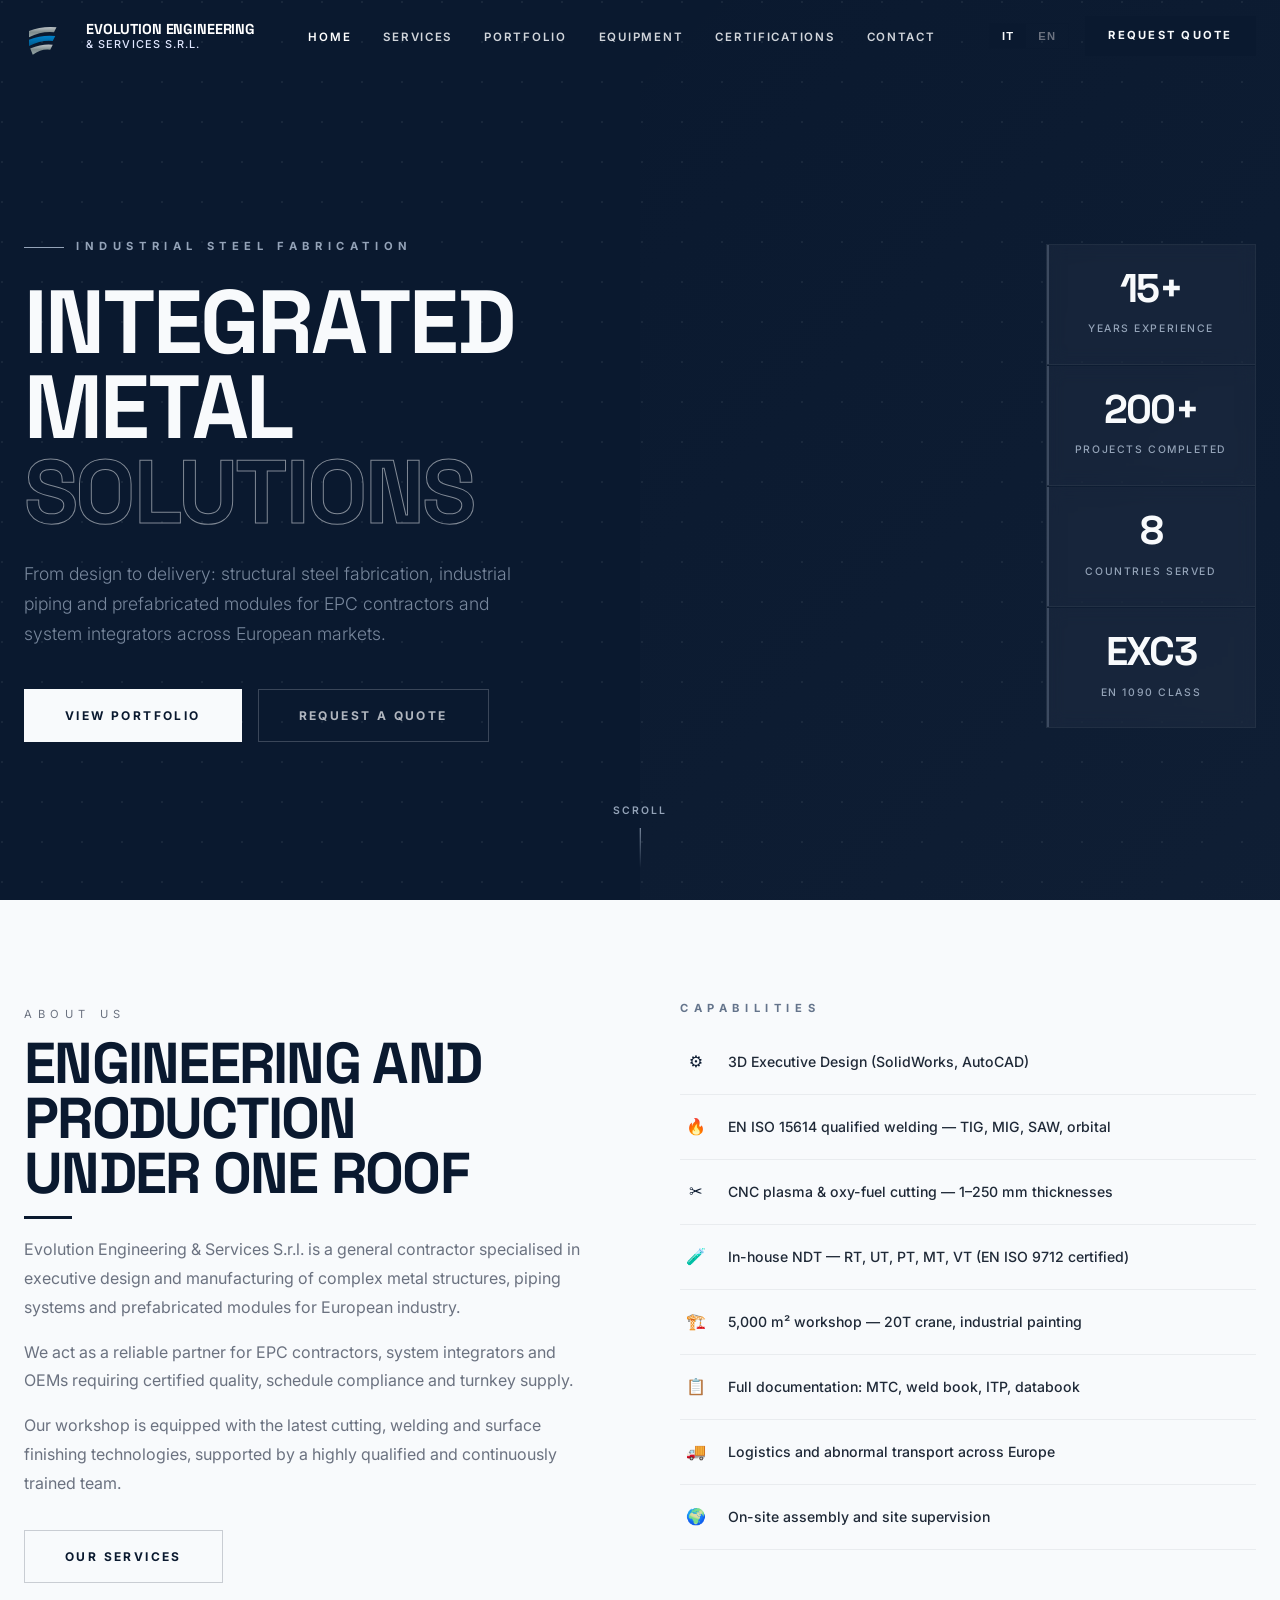
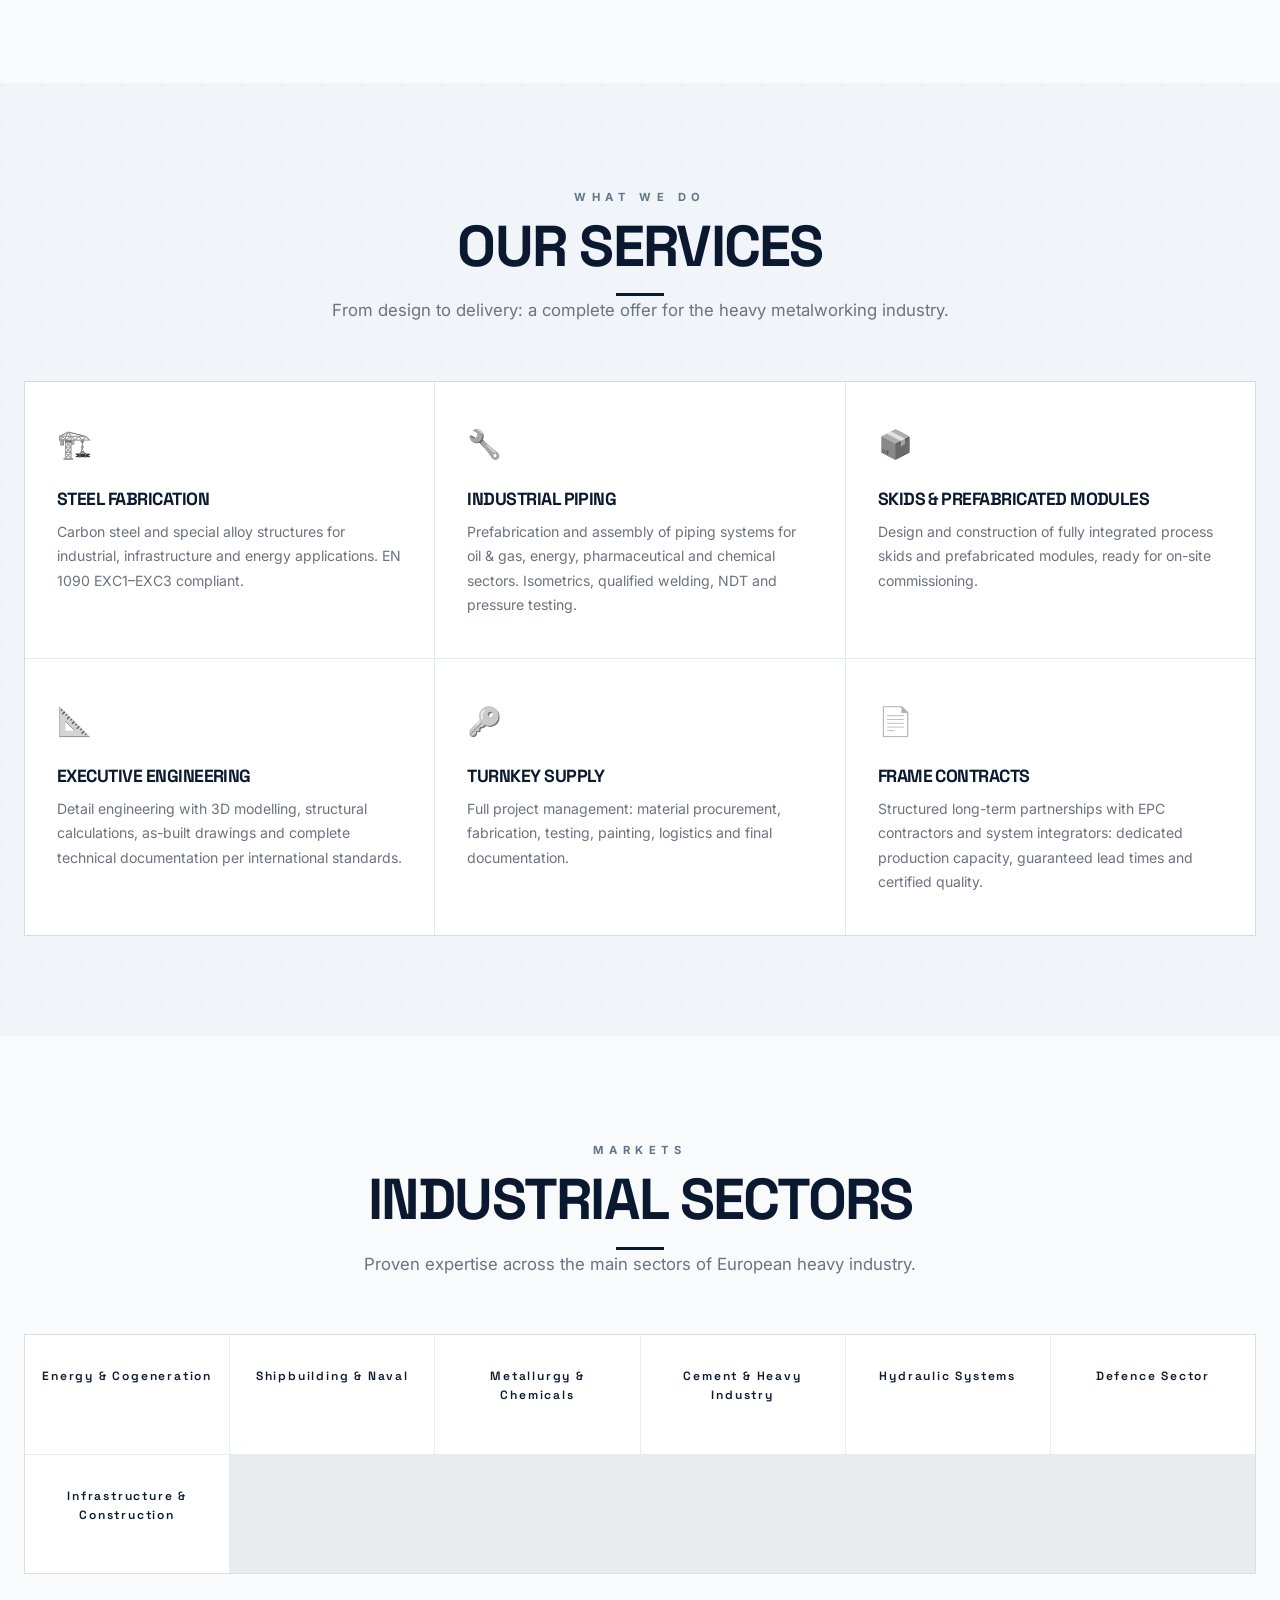
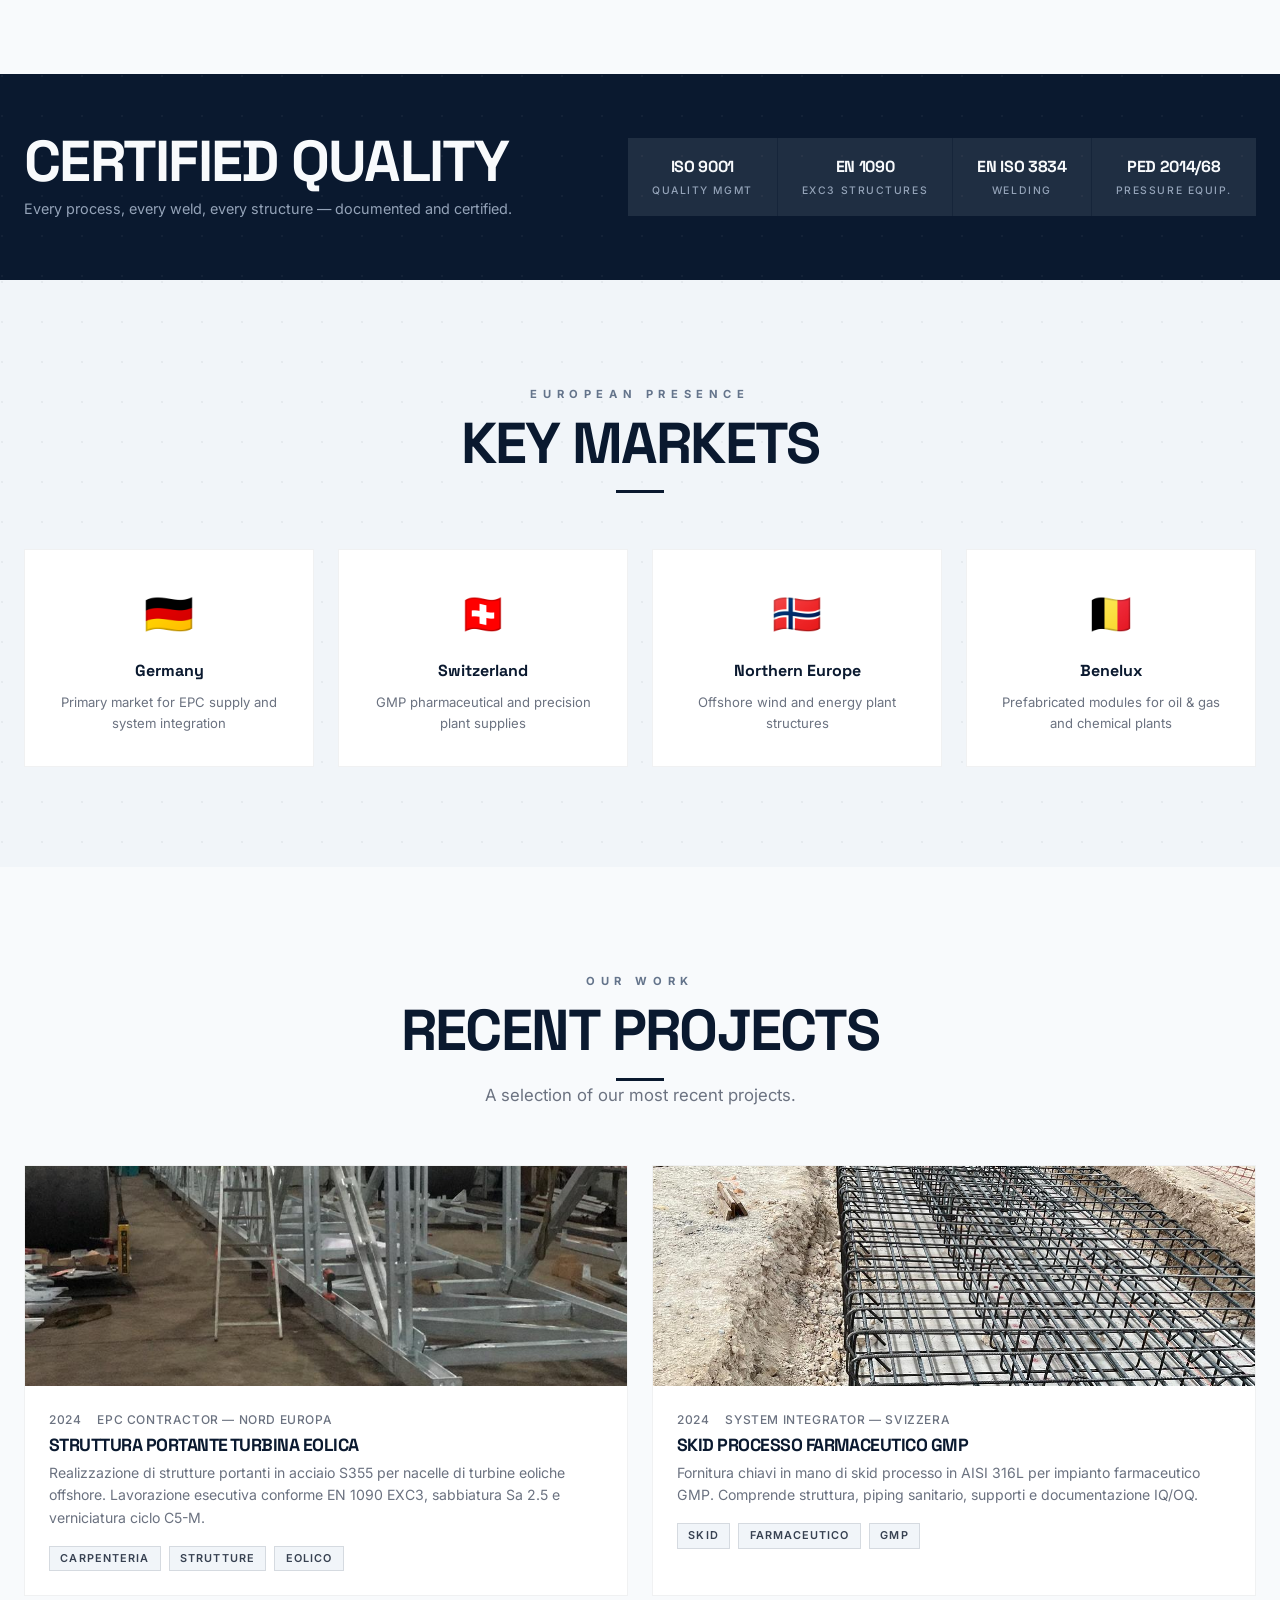
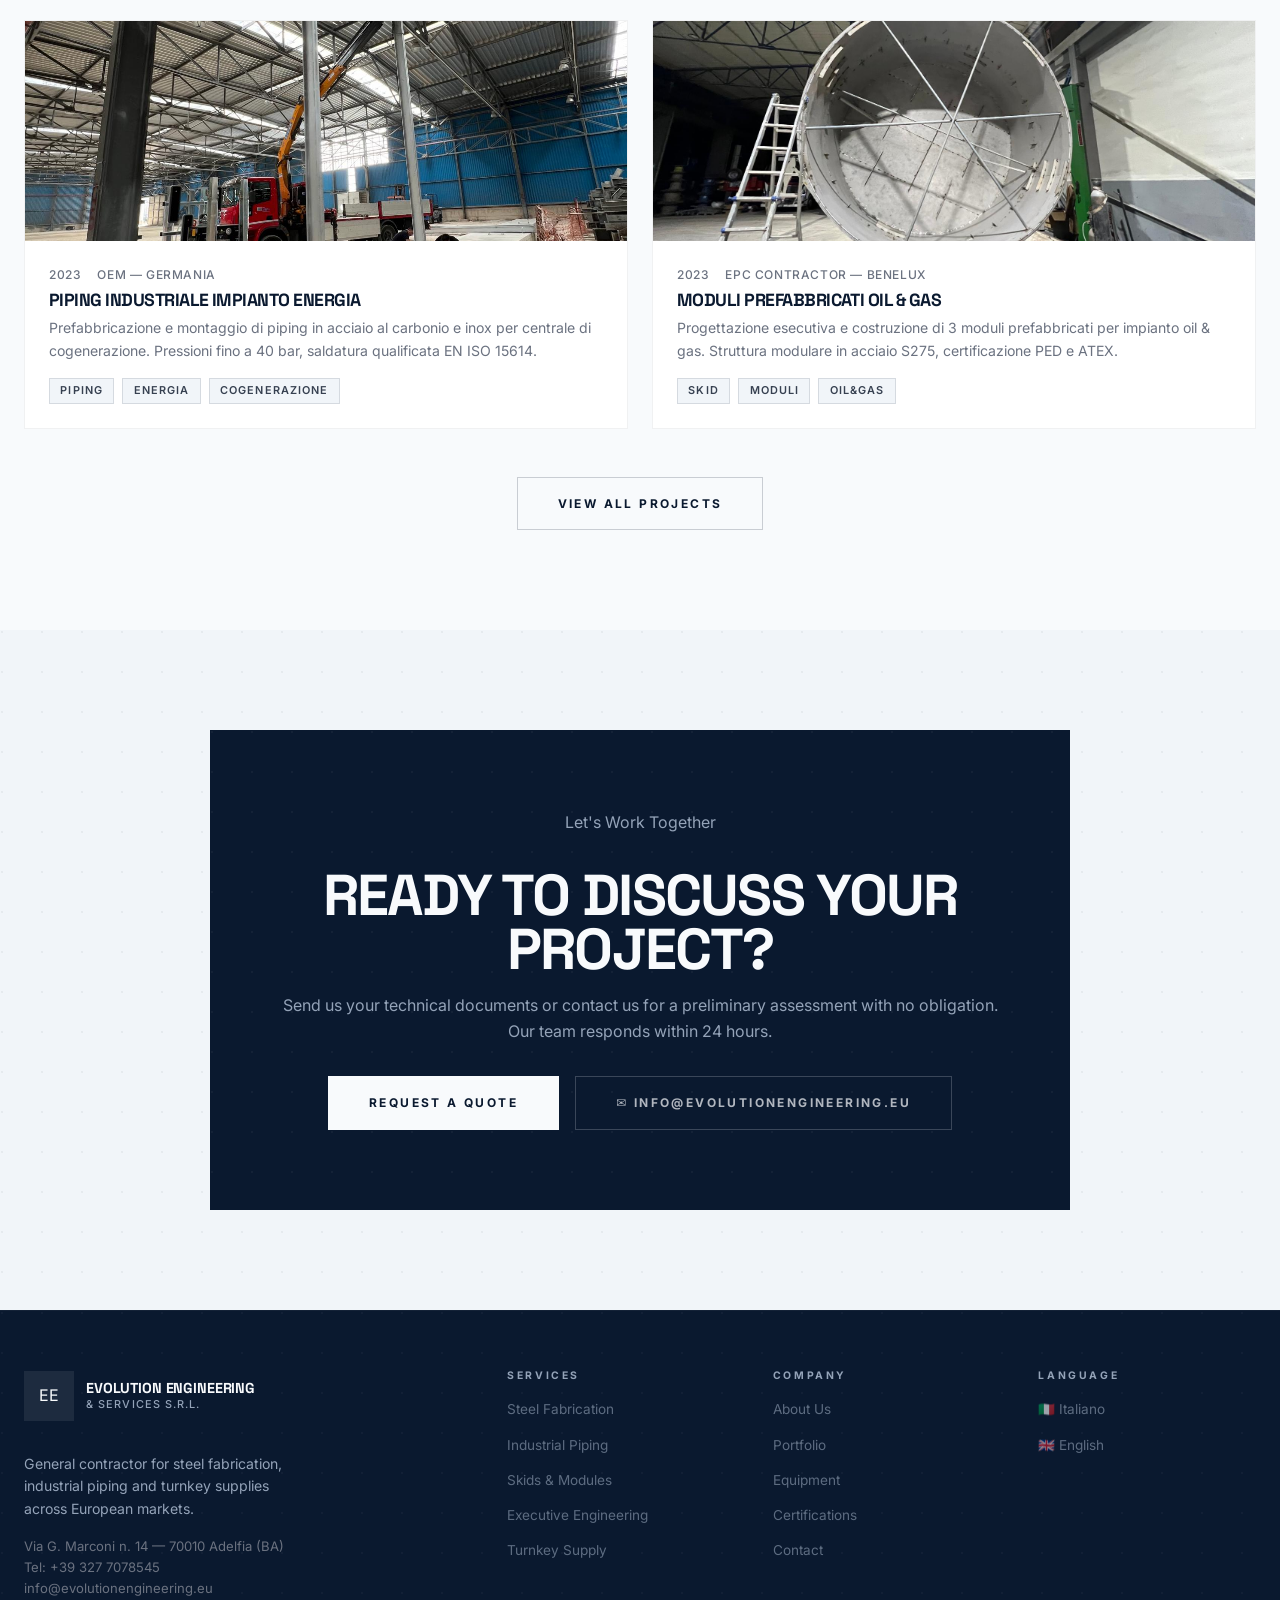
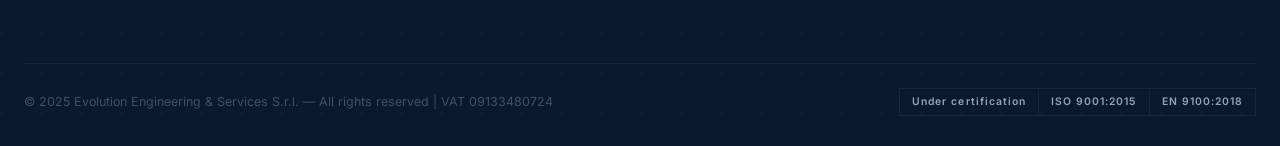
==== en/index.html @ 29cfca4f "Update website with corrected data from Word document - Updated sectors to: Energy & Cogeneration, S" ====
<!DOCTYPE html>
<html lang="en">
<head>
  <meta charset="UTF-8">
  <meta name="viewport" content="width=device-width, initial-scale=1.0">

  <!-- SEO -->
  <title>Evolution Engineering & Services S.r.l. | Steel Fabrication & Industrial Piping</title>
  <meta name="description" content="Evolution Engineering & Services S.r.l. — Integrated metal solutions: structural steel fabrication, industrial piping, skids and prefabricated modules. EN 1090 EXC3, EN ISO 3834, PED certified. European markets.">
  <meta name="keywords" content="steel fabrication, industrial piping, prefabricated skids, EN 1090, structural steel, process modules, certified welding, EPC contractor">
  <meta name="author" content="Evolution Engineering & Services S.r.l.">
  <link rel="canonical" href="https://www.evolutionengineering.eu/en/">

  <!-- Open Graph -->
  <meta property="og:type"        content="website">
  <meta property="og:url"         content="https://www.evolutionengineering.eu/en/">
  <meta property="og:title"       content="Evolution Engineering & Services | Integrated Metal Solutions">
  <meta property="og:description" content="Steel fabrication, industrial piping and prefabricated skids for European EPC contractors and system integrators.">
  <meta property="og:image"       content="https://www.evolutionengineering.eu/images/og-image.jpg">

  <!-- Alternate language -->
  <link rel="alternate" hreflang="it" href="https://www.evolutionengineering.eu/">
  <link rel="alternate" hreflang="en" href="https://www.evolutionengineering.eu/en/">

  <!-- Favicon -->
  <link rel="icon" type="image/svg+xml" href="data:image/svg+xml,<svg xmlns='http://www.w3.org/2000/svg' viewBox='0 0 32 32'><rect width='32' height='32' rx='4' fill='%23c8a84b'/><text x='50%25' y='55%25' dominant-baseline='middle' text-anchor='middle' font-family='Arial Black' font-size='18' font-weight='900' fill='%230a0d10'>EE</text></svg>">

  <!-- Stylesheet -->
  <link rel="stylesheet" href="../css/style.css">
</head>
<body>

<!-- ============ NAVIGATION ============ -->
<nav class="nav" role="navigation" aria-label="Main navigation">
  <div class="nav__inner">

    <a href="../index.html" class="nav__logo" aria-label="Evolution Engineering - Homepage">
      <svg class="nav__logo-mark" width="50" height="50" viewBox="0 0 200 150" xmlns="http://www.w3.org/2000/svg">
        <defs>
          <linearGradient id="metalGrad-nav-en" x1="0%" y1="0%" x2="0%" y2="100%">
            <stop offset="0%" style="stop-color:#bdc3c7;stop-opacity:1" />
            <stop offset="50%" style="stop-color:#7f8c8d;stop-opacity:1" />
            <stop offset="100%" style="stop-color:#95a5a6;stop-opacity:1" />
          </linearGradient>
          <linearGradient id="blueGrad-nav-en" x1="0%" y1="0%" x2="0%" y2="100%">
            <stop offset="0%" style="stop-color:#0081c9;stop-opacity:1" />
            <stop offset="100%" style="stop-color:#005a8e;stop-opacity:1" />
          </linearGradient>
        </defs>
        <g transform="translate(20, 35)">
          <path d="M0 20 Q 50 0, 110 5 L 100 25 Q 50 20, 0 45 Z" fill="url(#metalGrad-nav-en)" />
          <path d="M0 55 Q 50 35, 105 40 L 95 60 Q 50 55, 0 80 Z" fill="url(#blueGrad-nav-en)" />
          <path d="M5 90 Q 55 70, 95 75 L 85 95 Q 50 90, 15 115 Z" fill="url(#metalGrad-nav-en)" />
        </g>
      </svg>
      <div class="nav__logo-text">
        <strong>Evolution Engineering</strong>
        <span>&amp; Services S.r.l.</span>
      </div>
    </a>

    <ul class="nav__links" role="list">
      <li><a href="index.html" class="active">Home</a></li>
      <li><a href="pages/services.html">Services</a></li>
      <li><a href="pages/portfolio.html">Portfolio</a></li>
      <li><a href="pages/equipment.html">Equipment</a></li>
      <li><a href="pages/certifications.html">Certifications</a></li>
      <li><a href="pages/contacts.html">Contact</a></li>
    </ul>

    <div class="nav__right">
      <div class="nav__lang" role="group" aria-label="Select language">
        <button class="lang-btn" data-lang="it" aria-label="Italiano">IT</button>
        <button class="lang-btn active" data-lang="en" aria-label="English">EN</button>
      </div>
      <a href="pages/contacts.html" class="btn btn--primary btn--sm">Request Quote</a>
    </div>

    <button class="nav__hamburger" aria-label="Open menu" aria-expanded="false">
      <span></span><span></span><span></span>
    </button>
  </div>

  <div class="nav__mobile" role="menu">
    <a href="index.html">Home</a>
    <a href="pages/services.html">Services</a>
    <a href="pages/portfolio.html">Portfolio</a>
    <a href="pages/equipment.html">Equipment</a>
    <a href="pages/certifications.html">Certifications</a>
    <a href="pages/contacts.html">Contact</a>
    <a href="pages/contacts.html" class="btn btn--primary" style="text-align:center;margin-top:0.5rem">Request Quote</a>
  </div>
</nav>

<!-- ============ HERO ============ -->
<section class="hero" id="hero" aria-labelledby="hero-title">
  <div class="hero__inner">
    <div class="hero__content">
      <p class="hero__label">Industrial Steel Fabrication</p>
      <h1 class="hero__title" id="hero-title">
        Integrated Metal <em>Solutions</em>
      </h1>
      <p class="hero__subtitle">
        From design to delivery: structural steel fabrication, industrial piping and prefabricated modules for EPC contractors and system integrators across European markets.
      </p>
      <div class="hero__cta">
        <a href="pages/portfolio.html" class="btn btn--primary">View Portfolio</a>
        <a href="pages/contacts.html" class="btn btn--outline">Request a Quote</a>
      </div>
    </div>

    <div class="hero__stats">
      <div class="stat-card">
        <span class="stat-card__num">15+</span>
        <span class="stat-card__label">Years experience</span>
      </div>
      <div class="stat-card">
        <span class="stat-card__num">200+</span>
        <span class="stat-card__label">Projects completed</span>
      </div>
      <div class="stat-card">
        <span class="stat-card__num">8</span>
        <span class="stat-card__label">Countries served</span>
      </div>
      <div class="stat-card">
        <span class="stat-card__num">EXC3</span>
        <span class="stat-card__label">EN 1090 class</span>
      </div>
    </div>
  </div>

  <div class="hero__scroll" aria-hidden="true">Scroll</div>
</section>

<!-- ============ ABOUT ============ -->
<section class="section" id="about" aria-labelledby="about-title">
  <div class="container">
    <div class="about__grid">

      <div class="about__text reveal-left">
        <p class="section__label">About Us</p>
        <h2 id="about-title">Engineering and Production <br>Under One Roof</h2>
        <span class="gold-line" style="margin:1rem 0"></span>
        <p>
          Evolution Engineering & Services S.r.l. is a general contractor specialised in executive design and manufacturing of complex metal structures, piping systems and prefabricated modules for European industry.
        </p>
        <p>
          We act as a reliable partner for EPC contractors, system integrators and OEMs requiring certified quality, schedule compliance and turnkey supply.
        </p>
        <p>
          Our workshop is equipped with the latest cutting, welding and surface finishing technologies, supported by a highly qualified and continuously trained team.
        </p>
        <a href="pages/services.html" class="btn btn--outline" style="margin-top:1rem">Our Services</a>
      </div>

      <div class="about__capabilities reveal-right">
        <p class="section__label">Capabilities</p>
        <div class="capability-item">
          <div class="capability-item__icon">⚙️</div>
          <span class="capability-item__text">3D Executive Design (SolidWorks, AutoCAD)</span>
        </div>
        <div class="capability-item">
          <div class="capability-item__icon">🔥</div>
          <span class="capability-item__text">EN ISO 15614 qualified welding — TIG, MIG, SAW, orbital</span>
        </div>
        <div class="capability-item">
          <div class="capability-item__icon">✂️</div>
          <span class="capability-item__text">CNC plasma & oxy-fuel cutting — 1–250 mm thicknesses</span>
        </div>
        <div class="capability-item">
          <div class="capability-item__icon">🧪</div>
          <span class="capability-item__text">In-house NDT — RT, UT, PT, MT, VT (EN ISO 9712 certified)</span>
        </div>
        <div class="capability-item">
          <div class="capability-item__icon">🏗️</div>
          <span class="capability-item__text">5,000 m² workshop — 20T crane, industrial painting</span>
        </div>
        <div class="capability-item">
          <div class="capability-item__icon">📋</div>
          <span class="capability-item__text">Full documentation: MTC, weld book, ITP, databook</span>
        </div>
        <div class="capability-item">
          <div class="capability-item__icon">🚚</div>
          <span class="capability-item__text">Logistics and abnormal transport across Europe</span>
        </div>
        <div class="capability-item">
          <div class="capability-item__icon">🌍</div>
          <span class="capability-item__text">On-site assembly and site supervision</span>
        </div>
      </div>

    </div>
  </div>
</section>

<!-- ============ SERVICES ============ -->
<section class="section section--alt" id="services" aria-labelledby="services-title">
  <div class="container">
    <div class="section__header reveal">
      <p class="section__label">What We Do</p>
      <h2 class="section__title" id="services-title">Our Services</h2>
      <span class="gold-line"></span>
      <p class="section__desc">From design to delivery: a complete offer for the heavy metalworking industry.</p>
    </div>

    <div class="services__grid">
      <article class="service-card reveal delay-1">
        <div class="service-card__icon">🏗️</div>
        <h3 class="service-card__title">Steel Fabrication</h3>
        <p class="service-card__desc">Carbon steel and special alloy structures for industrial, infrastructure and energy applications. EN 1090 EXC1–EXC3 compliant.</p>
      </article>
      <article class="service-card reveal delay-2">
        <div class="service-card__icon">🔧</div>
        <h3 class="service-card__title">Industrial Piping</h3>
        <p class="service-card__desc">Prefabrication and assembly of piping systems for oil & gas, energy, pharmaceutical and chemical sectors. Isometrics, qualified welding, NDT and pressure testing.</p>
      </article>
      <article class="service-card reveal delay-3">
        <div class="service-card__icon">📦</div>
        <h3 class="service-card__title">Skids & Prefabricated Modules</h3>
        <p class="service-card__desc">Design and construction of fully integrated process skids and prefabricated modules, ready for on-site commissioning.</p>
      </article>
      <article class="service-card reveal delay-1">
        <div class="service-card__icon">📐</div>
        <h3 class="service-card__title">Executive Engineering</h3>
        <p class="service-card__desc">Detail engineering with 3D modelling, structural calculations, as-built drawings and complete technical documentation per international standards.</p>
      </article>
      <article class="service-card reveal delay-2">
        <div class="service-card__icon">🔑</div>
        <h3 class="service-card__title">Turnkey Supply</h3>
        <p class="service-card__desc">Full project management: material procurement, fabrication, testing, painting, logistics and final documentation.</p>
      </article>
      <article class="service-card reveal delay-3">
        <div class="service-card__icon">📄</div>
        <h3 class="service-card__title">Frame Contracts</h3>
        <p class="service-card__desc">Structured long-term partnerships with EPC contractors and system integrators: dedicated production capacity, guaranteed lead times and certified quality.</p>
      </article>
    </div>
  </div>
</section>

<!-- ============ SECTORS ============ -->
<section class="section" id="sectors" aria-labelledby="sectors-title">
  <div class="container">
    <div class="section__header reveal">
      <p class="section__label">Markets</p>
      <h2 class="section__title" id="sectors-title">Industrial Sectors</h2>
      <span class="gold-line"></span>
      <p class="section__desc">Proven expertise across the main sectors of European heavy industry.</p>
    </div>
    <div class="sectors__grid">
      <div class="sector-card reveal delay-1"><p class="sector-card__name">Energy & Cogeneration</p></div>
      <div class="sector-card reveal delay-2"><p class="sector-card__name">Shipbuilding & Naval</p></div>
      <div class="sector-card reveal delay-3"><p class="sector-card__name">Metallurgy & Chemicals</p></div>
      <div class="sector-card reveal delay-1"><p class="sector-card__name">Cement & Heavy Industry</p></div>
      <div class="sector-card reveal delay-2"><p class="sector-card__name">Hydraulic Systems</p></div>
      <div class="sector-card reveal delay-3"><p class="sector-card__name">Defence Sector</p></div>
      <div class="sector-card reveal delay-1"><p class="sector-card__name">Infrastructure & Construction</p></div>
    </div>
  </div>
</section>

<!-- ============ CERTIFICATIONS ============ -->
<section class="certs" id="certifications" aria-labelledby="certs-title">
  <div class="container">
    <div class="certs__inner">
      <div class="certs__left reveal-left">
        <h2 id="certs-title">Certified Quality</h2>
        <p>Every process, every weld, every structure — documented and certified.</p>
      </div>
      <div class="certs__badges reveal-right">
        <div class="cert-badge"><div class="cert-badge__code">ISO 9001</div><div class="cert-badge__label">Quality Mgmt</div></div>
        <div class="cert-badge"><div class="cert-badge__code">EN 1090</div><div class="cert-badge__label">EXC3 Structures</div></div>
        <div class="cert-badge"><div class="cert-badge__code">EN ISO 3834</div><div class="cert-badge__label">Welding</div></div>
        <div class="cert-badge"><div class="cert-badge__code">PED 2014/68</div><div class="cert-badge__label">Pressure Equip.</div></div>
      </div>
    </div>
  </div>
</section>

<!-- ============ MARKETS ============ -->
<section class="section section--alt" id="markets" aria-labelledby="markets-title">
  <div class="container">
    <div class="section__header reveal">
      <p class="section__label">European Presence</p>
      <h2 class="section__title" id="markets-title">Key Markets</h2>
      <span class="gold-line"></span>
    </div>
    <div class="markets__grid">
      <div class="market-card reveal delay-1"><div class="market-card__flag">🇩🇪</div><p class="market-card__name">Germany</p><p class="market-card__desc">Primary market for EPC supply and system integration</p></div>
      <div class="market-card reveal delay-2"><div class="market-card__flag">🇨🇭</div><p class="market-card__name">Switzerland</p><p class="market-card__desc">GMP pharmaceutical and precision plant supplies</p></div>
      <div class="market-card reveal delay-3"><div class="market-card__flag">🇳🇴</div><p class="market-card__name">Northern Europe</p><p class="market-card__desc">Offshore wind and energy plant structures</p></div>
      <div class="market-card reveal delay-4"><div class="market-card__flag">🇧🇪</div><p class="market-card__name">Benelux</p><p class="market-card__desc">Prefabricated modules for oil & gas and chemical plants</p></div>
    </div>
  </div>
</section>

<!-- ============ PORTFOLIO PREVIEW ============ -->
<section class="section" id="portfolio" aria-labelledby="portfolio-title">
  <div class="container">
    <div class="section__header reveal">
      <p class="section__label">Our Work</p>
      <h2 class="section__title" id="portfolio-title">Recent Projects</h2>
      <span class="gold-line"></span>
      <p class="section__desc">A selection of our most recent projects.</p>
    </div>

    <div class="portfolio-preview__grid" id="portfolio-preview-grid">
      <div class="project-card">
        <div class="img-placeholder" style="height:220px"><span>⏳ Loading projects...</span></div>
        <div class="project-card__body">
          <p style="color:var(--text-muted);font-size:0.85rem">Projects are loaded from data/projects.json</p>
        </div>
      </div>
    </div>

    <div class="portfolio-preview__cta reveal">
      <a href="pages/portfolio.html" class="btn btn--outline">View All Projects</a>
    </div>
  </div>
</section>

<!-- ============ CTA CONTACT ============ -->
<section class="section section--alt" id="contact-cta">
  <div class="container">
    <div class="cta-banner reveal">
      <p class="section__label">Let's Work Together</p>
      <h2>Ready to Discuss Your Project?</h2>
      <p>Send us your technical documents or contact us for a preliminary assessment with no obligation. Our team responds within 24 hours.</p>
      <div class="cta-banner__btns">
        <a href="pages/contacts.html" class="btn btn--primary">Request a Quote</a>
        <a href="mailto:info@evolutionengineering.eu" class="btn btn--outline">✉ info@evolutionengineering.eu</a>
      </div>
    </div>
  </div>
</section>

<!-- ============ FOOTER ============ -->
<footer class="footer" role="contentinfo">
  <div class="container">
    <div class="footer__grid">
      <div class="footer__brand">
        <a href="../index.html" class="nav__logo" style="margin-bottom:1rem;display:inline-flex">
          <div class="nav__logo-mark">EE</div>
          <div class="nav__logo-text">
            <strong>Evolution Engineering</strong>
            <span>&amp; Services S.r.l.</span>
          </div>
        </a>
        <p>General contractor for steel fabrication, industrial piping and turnkey supplies across European markets.</p>
        <p style="font-size:0.82rem;color:var(--text-muted)">
          Via G. Marconi n. 14 — 70010 Adelfia (BA)<br>
          Tel: +39 327 7078545<br>
          info@evolutionengineering.eu
        </p>
      </div>
      <div class="footer__col">
        <h4>Services</h4>
        <ul>
          <li><a href="pages/services.html">Steel Fabrication</a></li>
          <li><a href="pages/services.html">Industrial Piping</a></li>
          <li><a href="pages/services.html">Skids & Modules</a></li>
          <li><a href="pages/services.html">Executive Engineering</a></li>
          <li><a href="pages/services.html">Turnkey Supply</a></li>
        </ul>
      </div>
      <div class="footer__col">
        <h4>Company</h4>
        <ul>
          <li><a href="index.html#about">About Us</a></li>
          <li><a href="pages/portfolio.html">Portfolio</a></li>
          <li><a href="pages/equipment.html">Equipment</a></li>
          <li><a href="pages/certifications.html">Certifications</a></li>
          <li><a href="pages/contacts.html">Contact</a></li>
        </ul>
      </div>
      <div class="footer__col">
        <h4>Language</h4>
        <ul>
          <li><a href="../index.html">🇮🇹 Italiano</a></li>
          <li><a href="index.html">🇬🇧 English</a></li>
        </ul>
      </div>
    </div>
    <div class="footer__bottom">
      <p>© 2025 Evolution Engineering & Services S.r.l. — All rights reserved | VAT 09133480724</p>
      <div class="footer__certifications">
        <span>Under certification</span>
        <span>ISO 9001:2015</span>
        <span>EN 9100:2018</span>
      </div>
    </div>
  </div>
</footer>

<div class="lightbox" id="lightbox" role="dialog" aria-modal="true" aria-label="Image viewer">
  <button class="lightbox__close" onclick="closeLightbox()" aria-label="Close">✕</button>
  <img class="lightbox__img" id="lightbox-img" src="" alt="Project image">
</div>

<script src="../js/main.js"></script>
</body>
</html>
---- css/style.css ----
/* ============================================================
   Evolution Engineering & Services S.r.l. — Global Stylesheet
   Palette: #0a192f (navy) | #94a3b8 (accent) | #f8fafc (bg)
   Font: Space Grotesk (headings) | Inter (body)
   ============================================================ */

/* ---------- Google Fonts Import ---------- */
@import url('https://fonts.googleapis.com/css2?family=Inter:wght@300;400;500;600;700;800&family=Space+Grotesk:wght@300;400;500;600;700&display=swap');

/* ---------- CSS Custom Properties ---------- */
:root {
  --bg-primary:    #f8fafc;
  --bg-secondary:  #f1f5f9;
  --bg-card:       #ffffff;
  --navy:          #0a192f;
  --navy-mid:      #1f2937;
  --navy-light:    #374151;
  --accent:        #94a3b8;
  --accent-dark:   #64748b;
  --text-primary:  #1f2937;
  --text-muted:    #6b7280;
  --text-light:    #f8fafc;
  --border:        rgba(10, 25, 47, 0.12);
  --border-subtle: rgba(10, 25, 47, 0.06);
  --shadow:        0 4px 32px rgba(10,25,47,0.08);
  --shadow-md:     0 8px 48px rgba(10,25,47,0.12);
  --radius:        0px;
  --radius-lg:     0px;
  --transition:    0.3s ease;
  --nav-h:         72px;
  --font-heading:  'Space Grotesk', ui-sans-serif, system-ui, sans-serif;
  --font-body:     'Inter', ui-sans-serif, system-ui, sans-serif;
}

/* ---------- Reset & Base ---------- */
*, *::before, *::after { box-sizing: border-box; margin: 0; padding: 0; }

html {
  scroll-behavior: smooth;
  font-size: 16px;
  -webkit-tap-highlight-color: transparent;
}

body {
  background-color: var(--bg-primary);
  color: var(--text-primary);
  font-family: var(--font-body);
  font-weight: 400;
  line-height: 1.6;
  overflow-x: hidden;
  -webkit-font-smoothing: antialiased;
}

img { max-width: 100%; height: auto; display: block; }
a  { color: var(--navy); text-decoration: none; transition: color var(--transition); }
a:hover { color: var(--accent-dark); }

ul { list-style: none; }

/* ---------- Scrollbar ---------- */
::-webkit-scrollbar { width: 6px; }
::-webkit-scrollbar-track { background: var(--bg-secondary); }
::-webkit-scrollbar-thumb { background: var(--navy); border-radius: 999px; }
::-webkit-scrollbar-thumb:hover { background: var(--navy-mid); }

/* ---------- Typography ---------- */
h1, h2, h3, h4, h5 {
  font-family: var(--font-heading);
  letter-spacing: -0.03em;
  line-height: 0.95;
  color: var(--navy);
  font-weight: 700;
  text-transform: uppercase;
}

h1 { font-size: clamp(3rem, 7vw, 6.5rem); }
h2 { font-size: clamp(2.2rem, 4.5vw, 4rem); }
h3 { font-size: clamp(1.3rem, 2.5vw, 1.75rem); }
h4 { font-size: 1.2rem; }

p { margin-bottom: 1rem; }

/* ---------- Layout Utilities ---------- */
.container {
  width: 100%;
  max-width: 1280px;
  margin: 0 auto;
  padding: 0 1.5rem;
}

.section {
  padding: 100px 0;
}

.section--alt {
  background-color: var(--bg-secondary);
}

/* Industrial dot grid overlay for sections */
.section--alt {
  background-color: var(--bg-secondary);
  background-image: radial-gradient(circle at 2px 2px, rgba(10,25,47,0.05) 1px, transparent 0);
  background-size: 40px 40px;
}

.section__header {
  text-align: center;
  margin-bottom: 3.5rem;
}

.section__label {
  display: inline-block;
  font-family: var(--font-body);
  font-size: 0.7rem;
  font-weight: 700;
  letter-spacing: 0.5em;
  text-transform: uppercase;
  color: var(--accent-dark);
  margin-bottom: 0.75rem;
}

.section__title {
  margin-bottom: 1rem;
}

.section__desc {
  max-width: 640px;
  margin: 0 auto;
  color: var(--text-muted);
  font-size: 1.05rem;
  font-weight: 400;
  line-height: 1.7;
  text-transform: none;
  letter-spacing: normal;
}

/* Accent underline */
.gold-line {
  display: block;
  width: 48px;
  height: 3px;
  background: var(--navy);
  margin: 1.25rem auto 0;
}

/* ---------- Buttons ---------- */
.btn {
  display: inline-flex;
  align-items: center;
  justify-content: center;
  gap: 0.5rem;
  padding: 1rem 2.5rem;
  font-family: var(--font-body);
  font-weight: 700;
  font-size: 0.75rem;
  letter-spacing: 0.2em;
  text-transform: uppercase;
  cursor: pointer;
  border: 1px solid transparent;
  transition: all 0.5s ease;
  text-decoration: none;
  position: relative;
  overflow: hidden;
}

.btn--primary {
  background: var(--navy);
  color: var(--text-light);
  border-color: var(--navy);
}
.btn--primary:hover {
  background: var(--navy-mid);
  border-color: var(--navy-mid);
  color: var(--text-light);
  transform: translateY(-1px);
  box-shadow: var(--shadow-md);
}

.btn--outline {
  background: transparent;
  color: var(--navy);
  border-color: rgba(10,25,47,0.2);
}
.btn--outline:hover {
  background: var(--navy);
  color: var(--text-light);
  border-color: var(--navy);
  transform: translateY(-1px);
}

.btn--sm {
  padding: 0.6rem 1.4rem;
  font-size: 0.7rem;
}

/* ---------- Navigation ---------- */
.nav {
  position: fixed;
  top: 0;
  left: 0;
  width: 100%;
  height: var(--nav-h);
  z-index: 1000;
  transition: background var(--transition), box-shadow var(--transition);
  background: rgba(248,250,252,0);
}

.nav.scrolled {
  background: rgba(248,250,252,0.97);
  box-shadow: 0 1px 0 var(--border);
  backdrop-filter: blur(16px);
}

/* Testo navbar quando scrollata */
.nav.scrolled .nav__logo-text strong {
  color: #1a1f2e;
}

.nav.scrolled .nav__logo-text span {
  color: #4a5568;
}

.nav.scrolled .nav__links a {
  color: #4a5568;
}

.nav.scrolled .nav__links a:hover,
.nav.scrolled .nav__links a.active {
  color: #0a192f;
}

.nav__inner {
  display: flex;
  align-items: center;
  justify-content: space-between;
  height: 100%;
  max-width: 1280px;
  margin: 0 auto;
  padding: 0 1.5rem;
}

/* Logo */
.nav__logo {
  display: flex;
  align-items: center;
  gap: 0.75rem;
  text-decoration: none;
}

.nav__logo-mark {
  width: 50px;
  height: 50px;
  display: flex;
  align-items: center;
  justify-content: center;
  flex-shrink: 0;
}

.nav__logo-text {
  display: flex;
  flex-direction: column;
  line-height: 1.2;
}

.nav__logo-text strong {
  font-family: var(--font-heading);
  font-size: 0.9rem;
  letter-spacing: -0.01em;
  color: #ffffff;
  text-transform: uppercase;
  font-weight: 700;
}

.nav__logo-text span {
  font-size: 0.68rem;
  color: #e0e7ff;
  letter-spacing: 0.1em;
  text-transform: uppercase;
  font-weight: 500;
}

/* Nav links */
.nav__links {
  display: flex;
  align-items: center;
  gap: 0;
}

.nav__links a {
  padding: 0.5rem 1rem;
  font-size: 0.72rem;
  font-weight: 600;
  letter-spacing: 0.15em;
  color: #d1d5db;
  text-transform: uppercase;
  transition: color var(--transition);
}

.nav__links a:hover,
.nav__links a.active {
  color: #ffffff;
}

/* Lang toggle */
.nav__lang {
  display: flex;
  align-items: center;
  gap: 0;
  border: 1px solid var(--border);
  padding: 0;
  overflow: hidden;
}

.lang-btn {
  padding: 0.35rem 0.75rem;
  font-size: 0.7rem;
  font-weight: 700;
  letter-spacing: 0.1em;
  cursor: pointer;
  transition: all var(--transition);
  color: var(--text-muted);
  border: none;
  background: transparent;
  text-transform: uppercase;
}

.lang-btn.active {
  background: var(--navy);
  color: var(--text-light);
}

/* Nav right group */
.nav__right {
  display: flex;
  align-items: center;
  gap: 1rem;
}

/* Hamburger */
.nav__hamburger {
  display: none;
  flex-direction: column;
  gap: 5px;
  cursor: pointer;
  padding: 0.5rem;
  background: none;
  border: none;
}

.nav__hamburger span {
  display: block;
  width: 24px;
  height: 1.5px;
  background: var(--navy);
  transition: all var(--transition);
}

/* Mobile menu */
.nav__mobile {
  display: none;
  position: fixed;
  top: var(--nav-h);
  left: 0;
  width: 100%;
  background: rgba(248,250,252,0.98);
  padding: 1.5rem;
  border-top: 1px solid var(--border);
  flex-direction: column;
  gap: 0.25rem;
  backdrop-filter: blur(16px);
}

.nav__mobile.open { display: flex; }

.nav__mobile a {
  padding: 0.85rem 1rem;
  color: var(--text-muted);
  font-size: 0.78rem;
  font-weight: 600;
  letter-spacing: 0.15em;
  text-transform: uppercase;
  border-bottom: 1px solid var(--border-subtle);
}

.nav__mobile a:hover { color: var(--navy); }

/* ---------- Hero Section ---------- */
.hero {
  min-height: 100vh;
  display: flex;
  align-items: center;
  position: relative;
  overflow: hidden;
  padding-top: var(--nav-h);
  background-color: var(--navy);
}

/* Industrial grid pattern on hero */
.hero::before {
  content: '';
  position: absolute;
  inset: 0;
  background-image: radial-gradient(circle at 2px 2px, rgba(255,255,255,0.06) 1px, transparent 0);
  background-size: 40px 40px;
  z-index: 1;
}

/* Subtle light gradient */
.hero::after {
  content: '';
  position: absolute;
  top: 0;
  right: 0;
  width: 50%;
  height: 100%;
  background: linear-gradient(135deg, transparent 0%, rgba(148,163,184,0.04) 100%);
  z-index: 1;
  pointer-events: none;
}

.hero__inner {
  position: relative;
  z-index: 2;
  display: grid;
  grid-template-columns: 1fr auto;
  gap: 4rem;
  align-items: center;
  max-width: 1280px;
  margin: 0 auto;
  padding: 0 1.5rem;
  width: 100%;
}

.hero__label {
  display: inline-flex;
  align-items: center;
  gap: 0.75rem;
  font-size: 0.7rem;
  font-weight: 700;
  letter-spacing: 0.5em;
  text-transform: uppercase;
  color: var(--accent);
  margin-bottom: 1.5rem;
}

.hero__label::before {
  content: '';
  display: block;
  width: 40px;
  height: 1px;
  background: var(--accent);
}

.hero__title {
  margin-bottom: 1.5rem;
  max-width: 720px;
  color: var(--text-light);
}

.hero__title em {
  font-style: normal;
  -webkit-text-stroke: 1px rgba(248,250,252,0.5);
  color: transparent;
}

.hero__subtitle {
  font-size: 1.1rem;
  color: rgba(148,163,184,0.8);
  max-width: 520px;
  margin-bottom: 2.5rem;
  line-height: 1.7;
  font-weight: 300;
}

.hero__cta {
  display: flex;
  gap: 1rem;
  flex-wrap: wrap;
}

/* Hero buttons override for dark bg */
.hero .btn--primary {
  background: var(--text-light);
  color: var(--navy);
  border-color: var(--text-light);
}
.hero .btn--primary:hover {
  background: var(--accent);
  border-color: var(--accent);
  color: var(--navy);
}
.hero .btn--outline {
  color: rgba(248,250,252,0.7);
  border-color: rgba(248,250,252,0.2);
}
.hero .btn--outline:hover {
  background: rgba(248,250,252,0.1);
  color: var(--text-light);
  border-color: rgba(248,250,252,0.4);
}

/* Stats sidebar */
.hero__stats {
  display: flex;
  flex-direction: column;
  gap: 1px;
  min-width: 180px;
  border: 1px solid rgba(255,255,255,0.08);
}

.stat-card {
  background: rgba(255,255,255,0.04);
  border: none;
  border-bottom: 1px solid rgba(255,255,255,0.06);
  padding: 1.5rem 1.75rem;
  text-align: center;
  position: relative;
  backdrop-filter: blur(8px);
}

.stat-card:last-child { border-bottom: none; }

.stat-card::before {
  content: '';
  position: absolute;
  top: 0;
  left: 0;
  width: 2px;
  height: 100%;
  background: rgba(148,163,184,0.3);
}

.stat-card__num {
  font-family: var(--font-heading);
  font-size: 2.5rem;
  color: var(--text-light);
  display: block;
  line-height: 1;
  margin-bottom: 0.35rem;
  font-weight: 700;
  letter-spacing: -0.04em;
}

.stat-card__label {
  font-size: 0.65rem;
  letter-spacing: 0.15em;
  text-transform: uppercase;
  color: var(--accent);
  font-weight: 500;
}

/* Scroll indicator */
.hero__scroll {
  position: absolute;
  bottom: 2rem;
  left: 50%;
  transform: translateX(-50%);
  z-index: 2;
  display: flex;
  flex-direction: column;
  align-items: center;
  gap: 0.5rem;
  color: var(--accent);
  font-size: 0.65rem;
  letter-spacing: 0.2em;
  text-transform: uppercase;
  font-weight: 600;
  animation: bounce 2s infinite;
}

.hero__scroll::after {
  content: '';
  display: block;
  width: 1px;
  height: 40px;
  background: linear-gradient(to bottom, var(--accent), transparent);
}

@keyframes bounce {
  0%, 100% { transform: translateX(-50%) translateY(0); }
  50%       { transform: translateX(-50%) translateY(6px); }
}

/* ---------- Chi Siamo ---------- */
.about__grid {
  display: grid;
  grid-template-columns: 1fr 1fr;
  gap: 5rem;
  align-items: start;
}

.about__text p {
  color: var(--text-muted);
  font-weight: 400;
  line-height: 1.8;
}

.about__capabilities {
  display: grid;
  gap: 0;
}

.capability-item {
  display: flex;
  align-items: center;
  gap: 1rem;
  padding: 1rem 0;
  border-bottom: 1px solid var(--border-subtle);
  transition: padding-left var(--transition);
}

.capability-item:first-child { border-top: 1px solid var(--border-subtle); }
.capability-item:hover { padding-left: 0.5rem; }

.capability-item__icon {
  width: 32px;
  height: 32px;
  display: flex;
  align-items: center;
  justify-content: center;
  font-size: 1rem;
  flex-shrink: 0;
  color: var(--navy);
}

.capability-item__text {
  font-size: 0.88rem;
  font-weight: 500;
  color: var(--text-primary);
}

/* ---------- Servizi ---------- */
.services__grid {
  display: grid;
  grid-template-columns: repeat(3, 1fr);
  gap: 1px;
  background: var(--border-subtle);
  border: 1px solid var(--border-subtle);
}

.service-card {
  background: var(--bg-card);
  padding: 2.5rem 2rem;
  transition: all var(--transition);
  position: relative;
  overflow: hidden;
}

.service-card::after {
  content: '';
  position: absolute;
  bottom: 0;
  left: 0;
  width: 0;
  height: 2px;
  background: var(--navy);
  transition: width 0.5s ease;
}

.service-card:hover {
  background: var(--bg-secondary);
}

.service-card:hover::after { width: 100%; }

.service-card__icon {
  font-size: 1.75rem;
  margin-bottom: 1.5rem;
  filter: grayscale(1);
}

.service-card__title {
  margin-bottom: 0.75rem;
  font-size: 1.1rem;
  color: var(--navy);
}

.service-card__desc {
  font-size: 0.88rem;
  color: var(--text-muted);
  line-height: 1.75;
  margin: 0;
  text-transform: none;
  letter-spacing: normal;
  font-weight: 400;
}

/* ---------- Settori ---------- */
.sectors__grid {
  display: grid;
  grid-template-columns: repeat(6, 1fr);
  gap: 1px;
  background: var(--border-subtle);
  border: 1px solid var(--border-subtle);
}

.sector-card {
  background: var(--bg-card);
  padding: 2rem 1rem;
  text-align: center;
  transition: all var(--transition);
}

.sector-card:hover {
  background: var(--navy);
}

.sector-card:hover .sector-card__name,
.sector-card:hover .sector-card__icon {
  color: var(--text-light);
  filter: grayscale(0);
}

.sector-card__icon {
  font-size: 2rem;
  margin-bottom: 0.75rem;
  display: block;
  filter: grayscale(0.3);
  transition: filter var(--transition);
}

.sector-card__name {
  font-family: var(--font-heading);
  font-size: 0.75rem;
  letter-spacing: 0.15em;
  color: var(--navy);
  font-weight: 600;
  transition: color var(--transition);
}

/* ---------- Certificazioni Strip ---------- */
.certs {
  background: var(--navy);
  padding: 60px 0;
  position: relative;
  overflow: hidden;
}

.certs::before {
  content: '';
  position: absolute;
  inset: 0;
  background-image: radial-gradient(circle at 2px 2px, rgba(255,255,255,0.04) 1px, transparent 0);
  background-size: 40px 40px;
}

.certs__inner {
  display: flex;
  align-items: center;
  justify-content: space-between;
  flex-wrap: wrap;
  gap: 2rem;
  position: relative;
  z-index: 1;
}

.certs__left h2 {
  color: var(--text-light);
  margin-bottom: 0.5rem;
}

.certs__left p {
  color: var(--accent);
  margin: 0;
  font-size: 0.9rem;
  text-transform: none;
  letter-spacing: normal;
  font-weight: 400;
}

.certs__badges {
  display: flex;
  gap: 1px;
  flex-wrap: wrap;
  background: rgba(255,255,255,0.05);
}

.cert-badge {
  background: rgba(255,255,255,0.04);
  border: none;
  padding: 1rem 1.5rem;
  text-align: center;
  min-width: 130px;
  transition: background var(--transition);
}

.cert-badge:hover { background: rgba(255,255,255,0.1); }

.cert-badge__code {
  font-family: var(--font-heading);
  font-size: 1rem;
  color: var(--text-light);
  letter-spacing: -0.02em;
  font-weight: 700;
}

.cert-badge__label {
  font-size: 0.65rem;
  color: var(--accent);
  letter-spacing: 0.15em;
  text-transform: uppercase;
  margin-top: 0.25rem;
  font-weight: 500;
}

/* ---------- Mercati ---------- */
.markets__grid {
  display: grid;
  grid-template-columns: repeat(4, 1fr);
  gap: 1.5rem;
}

.market-card {
  background: var(--bg-card);
  border: 1px solid var(--border-subtle);
  padding: 2rem 1.5rem;
  text-align: center;
  transition: all var(--transition);
}

.market-card:hover {
  border-color: var(--navy);
  transform: translateY(-3px);
  box-shadow: var(--shadow);
}

.market-card__flag { font-size: 2.5rem; margin-bottom: 0.75rem; }
.market-card__name {
  font-family: var(--font-heading);
  font-size: 1rem;
  color: var(--navy);
  margin-bottom: 0.5rem;
  font-weight: 700;
}
.market-card__desc { font-size: 0.82rem; color: var(--text-muted); margin: 0; text-transform: none; letter-spacing: normal; font-weight: 400; }

/* ---------- Portfolio Preview ---------- */
.portfolio-preview__grid {
  display: grid;
  grid-template-columns: repeat(2, 1fr);
  gap: 1.5rem;
}

.project-card {
  background: var(--bg-card);
  border: 1px solid var(--border-subtle);
  overflow: hidden;
  transition: all var(--transition);
}

.project-card:hover {
  border-color: var(--navy);
  transform: translateY(-3px);
  box-shadow: var(--shadow);
}

.project-card__img {
  width: 100%;
  height: 220px;
  object-fit: cover;
  background: var(--bg-secondary);
  display: flex;
  align-items: center;
  justify-content: center;
  color: var(--text-muted);
  font-size: 0.85rem;
  letter-spacing: 0.08em;
}

.project-card__img.placeholder {
  background:
    radial-gradient(circle at 2px 2px, rgba(10,25,47,0.05) 1px, transparent 0);
  background-size: 40px 40px;
  display: flex;
  align-items: center;
  justify-content: center;
  height: 220px;
}

.project-card__body {
  padding: 1.5rem;
}

.project-card__meta {
  display: flex;
  gap: 1rem;
  font-size: 0.75rem;
  color: var(--text-muted);
  margin-bottom: 0.5rem;
  font-weight: 500;
  letter-spacing: 0.05em;
  text-transform: uppercase;
}

.project-card__meta span { display: flex; align-items: center; gap: 0.3rem; }

.project-card__title {
  font-size: 1.1rem;
  margin-bottom: 0.5rem;
  color: var(--navy);
}

.project-card__desc {
  font-size: 0.88rem;
  color: var(--text-muted);
  margin-bottom: 1rem;
  text-transform: none;
  letter-spacing: normal;
  font-weight: 400;
}

.project-card__tags {
  display: flex;
  gap: 0.5rem;
  flex-wrap: wrap;
}

.tag {
  background: var(--bg-secondary);
  color: var(--navy-light);
  border: 1px solid var(--border);
  padding: 0.2rem 0.65rem;
  font-size: 0.68rem;
  font-weight: 600;
  letter-spacing: 0.1em;
  text-transform: uppercase;
}

.portfolio-preview__cta {
  text-align: center;
  margin-top: 3rem;
}

/* ---------- Portfolio Full Page ---------- */
.portfolio__filters {
  display: flex;
  gap: 0;
  justify-content: center;
  flex-wrap: wrap;
  margin-bottom: 3rem;
  border: 1px solid var(--border);
}

.filter-btn {
  padding: 0.65rem 1.5rem;
  font-family: var(--font-body);
  font-size: 0.72rem;
  font-weight: 700;
  letter-spacing: 0.15em;
  text-transform: uppercase;
  cursor: pointer;
  border: none;
  border-right: 1px solid var(--border);
  background: transparent;
  color: var(--text-muted);
  transition: all var(--transition);
}

.filter-btn:last-child { border-right: none; }

.filter-btn:hover,
.filter-btn.active {
  background: var(--navy);
  color: var(--text-light);
}

.portfolio__grid {
  display: grid;
  grid-template-columns: repeat(3, 1fr);
  gap: 1.5rem;
}

/* ---------- Lightbox ---------- */
.lightbox {
  display: none;
  position: fixed;
  inset: 0;
  z-index: 9000;
  background: rgba(10,25,47,0.95);
  align-items: center;
  justify-content: center;
  padding: 2rem;
}

.lightbox.open { display: flex; }

.lightbox__img {
  max-width: 90vw;
  max-height: 85vh;
  object-fit: contain;
}

.lightbox__close {
  position: absolute;
  top: 1.5rem;
  right: 1.5rem;
  background: rgba(255,255,255,0.05);
  border: 1px solid rgba(255,255,255,0.1);
  color: var(--text-light);
  width: 44px;
  height: 44px;
  cursor: pointer;
  font-size: 1.2rem;
  display: flex;
  align-items: center;
  justify-content: center;
  transition: all var(--transition);
}

.lightbox__close:hover { background: rgba(255,255,255,0.15); }

/* ---------- Servizi Page ---------- */
.service-detail {
  display: grid;
  grid-template-columns: 1fr 1fr;
  gap: 4rem;
  align-items: start;
  margin-bottom: 5rem;
  padding-bottom: 5rem;
  border-bottom: 1px solid var(--border-subtle);
}

.service-detail:last-child { border-bottom: none; margin-bottom: 0; padding-bottom: 0; }

.service-detail__icon { font-size: 2.5rem; margin-bottom: 1rem; filter: grayscale(0.5); }
.service-detail__list { margin-top: 1rem; display: grid; gap: 0; }
.service-detail__list li {
  display: flex;
  align-items: center;
  gap: 0.75rem;
  font-size: 0.9rem;
  color: var(--text-muted);
  padding: 0.6rem 0;
  border-bottom: 1px solid var(--border-subtle);
  font-weight: 400;
}

.service-detail__list li::before {
  content: '→';
  color: var(--navy);
  flex-shrink: 0;
  font-weight: 700;
}

/* ---------- Attrezzature ---------- */
.equipment__grid {
  display: grid;
  grid-template-columns: repeat(3, 1fr);
  gap: 1.5rem;
}

.equip-card {
  background: var(--bg-card);
  border: 1px solid var(--border-subtle);
  overflow: hidden;
  transition: all var(--transition);
}

.equip-card:hover {
  border-color: var(--navy);
  transform: translateY(-3px);
  box-shadow: var(--shadow);
}

.equip-card__img {
  width: 100%;
  height: 180px;
  object-fit: cover;
}

.equip-card__img.placeholder {
  background-image: radial-gradient(circle at 2px 2px, rgba(10,25,47,0.06) 1px, transparent 0);
  background-size: 40px 40px;
  background-color: var(--bg-secondary);
  display: flex;
  align-items: center;
  justify-content: center;
  color: var(--text-muted);
  font-size: 0.8rem;
}

.equip-card__body { padding: 1.25rem; }
.equip-card__cat {
  font-size: 0.65rem;
  letter-spacing: 0.2em;
  text-transform: uppercase;
  color: var(--accent-dark);
  margin-bottom: 0.5rem;
  font-weight: 700;
}
.equip-card__name { font-size: 1rem; margin-bottom: 0.4rem; color: var(--navy); }
.equip-card__specs { font-size: 0.8rem; color: var(--accent-dark); margin-bottom: 0.5rem; font-weight: 500; text-transform: none; letter-spacing: normal; }
.equip-card__desc { font-size: 0.85rem; color: var(--text-muted); margin: 0; text-transform: none; letter-spacing: normal; font-weight: 400; }

/* ---------- Certificazioni ---------- */
.cert-cards {
  display: grid;
  grid-template-columns: repeat(2, 1fr);
  gap: 1px;
  background: var(--border-subtle);
  border: 1px solid var(--border-subtle);
}

.cert-card {
  background: var(--bg-card);
  padding: 2.5rem;
  transition: background var(--transition);
}

.cert-card:hover { background: var(--bg-secondary); }

.cert-card__badge {
  font-family: var(--font-heading);
  font-size: 1.75rem;
  color: var(--navy);
  letter-spacing: -0.03em;
  margin-bottom: 0.75rem;
  font-weight: 700;
}

.cert-card__name { font-size: 1rem; margin-bottom: 0.75rem; color: var(--navy); }
.cert-card__desc { font-size: 0.88rem; color: var(--text-muted); margin: 0; text-transform: none; letter-spacing: normal; font-weight: 400; }

/* ---------- Contatti ---------- */
.contact__grid {
  display: grid;
  grid-template-columns: 1fr 1.5fr;
  gap: 4rem;
}

.contact__info-item {
  display: flex;
  gap: 1rem;
  margin-bottom: 1.75rem;
}

.contact__info-icon {
  width: 44px;
  height: 44px;
  background: var(--bg-secondary);
  border: 1px solid var(--border);
  display: flex;
  align-items: center;
  justify-content: center;
  font-size: 1.1rem;
  flex-shrink: 0;
}

.contact__info-text strong {
  display: block;
  font-size: 0.68rem;
  letter-spacing: 0.15em;
  text-transform: uppercase;
  color: var(--accent-dark);
  margin-bottom: 0.25rem;
  font-weight: 700;
}

.contact__info-text span { font-size: 0.95rem; color: var(--text-primary); font-weight: 400; }

/* Form */
.form {
  background: var(--bg-card);
  border: 1px solid var(--border-subtle);
  padding: 2.5rem;
}

.form__row {
  display: grid;
  grid-template-columns: 1fr 1fr;
  gap: 1rem;
}

.form__group {
  margin-bottom: 1.25rem;
}

.form__label {
  display: block;
  font-size: 0.7rem;
  font-weight: 700;
  letter-spacing: 0.15em;
  text-transform: uppercase;
  color: var(--text-muted);
  margin-bottom: 0.5rem;
}

.form__input,
.form__select,
.form__textarea {
  width: 100%;
  background: var(--bg-secondary);
  border: 1px solid var(--border);
  padding: 0.85rem 1rem;
  color: var(--text-primary);
  font-family: var(--font-body);
  font-size: 0.95rem;
  transition: border-color var(--transition);
  outline: none;
  border-radius: 0;
}

.form__input:focus,
.form__select:focus,
.form__textarea:focus {
  border-color: var(--navy);
  background: var(--bg-card);
}

.form__select {
  appearance: none;
  background-image: url("data:image/svg+xml,%3Csvg xmlns='http://www.w3.org/2000/svg' width='12' height='8' viewBox='0 0 12 8'%3E%3Cpath fill='%230a192f' d='M6 8L0 0h12z'/%3E%3C/svg%3E");
  background-repeat: no-repeat;
  background-position: right 1rem center;
  background-color: var(--bg-secondary);
  cursor: pointer;
}

.form__select option { background: var(--bg-card); }

.form__textarea {
  resize: vertical;
  min-height: 120px;
}

/* ---------- CTA Banner ---------- */
.cta-banner {
  background: var(--navy);
  padding: 5rem 4rem;
  text-align: center;
  margin: 0 auto;
  max-width: 860px;
  position: relative;
  overflow: hidden;
}

.cta-banner::before {
  content: '';
  position: absolute;
  inset: 0;
  background-image: radial-gradient(circle at 2px 2px, rgba(255,255,255,0.04) 1px, transparent 0);
  background-size: 40px 40px;
}

.cta-banner > * { position: relative; z-index: 1; }

.cta-banner h2 { margin-bottom: 1rem; color: var(--text-light); }
.cta-banner p { color: var(--accent); margin-bottom: 2rem; text-transform: none; letter-spacing: normal; font-weight: 400; font-size: 1rem; }
.cta-banner__btns { display: flex; gap: 1rem; justify-content: center; flex-wrap: wrap; }

.cta-banner .btn--primary {
  background: var(--text-light);
  color: var(--navy);
  border-color: var(--text-light);
}
.cta-banner .btn--primary:hover {
  background: var(--accent);
  border-color: var(--accent);
  color: var(--navy);
}
.cta-banner .btn--outline {
  color: rgba(248,250,252,0.7);
  border-color: rgba(248,250,252,0.2);
}
.cta-banner .btn--outline:hover {
  background: rgba(248,250,252,0.08);
  color: var(--text-light);
  border-color: rgba(248,250,252,0.35);
}

/* ---------- Footer ---------- */
.footer {
  background: var(--navy);
  border-top: 1px solid rgba(255,255,255,0.04);
  padding: 60px 0 30px;
  position: relative;
  overflow: hidden;
}

.footer::before {
  content: '';
  position: absolute;
  inset: 0;
  background-image: radial-gradient(circle at 2px 2px, rgba(255,255,255,0.03) 1px, transparent 0);
  background-size: 40px 40px;
}

.footer > .container { position: relative; z-index: 1; }

.footer__grid {
  display: grid;
  grid-template-columns: 2fr 1fr 1fr 1fr;
  gap: 3rem;
  margin-bottom: 3rem;
}

.footer__brand p {
  font-size: 0.88rem;
  color: var(--accent);
  margin: 1rem 0;
  max-width: 280px;
  text-transform: none;
  letter-spacing: normal;
  font-weight: 400;
}

/* Footer logo overrides */
.footer .nav__logo-mark {
  background: rgba(255,255,255,0.08);
  color: var(--text-light);
}

.footer .nav__logo-text strong { color: var(--text-light); }
.footer .nav__logo-text span { color: var(--accent); }

.footer__col h4 {
  font-family: var(--font-body);
  font-size: 0.65rem;
  font-weight: 700;
  letter-spacing: 0.25em;
  text-transform: uppercase;
  color: var(--accent);
  margin-bottom: 1rem;
}

.footer__col ul { display: grid; gap: 0.6rem; }
.footer__col ul a {
  font-size: 0.85rem;
  color: rgba(148,163,184,0.6);
  transition: color var(--transition);
  font-weight: 400;
}
.footer__col ul a:hover { color: var(--text-light); }

.footer__bottom {
  border-top: 1px solid rgba(255,255,255,0.05);
  padding-top: 1.5rem;
  display: flex;
  align-items: center;
  justify-content: space-between;
  flex-wrap: wrap;
  gap: 1rem;
}

.footer__bottom p {
  font-size: 0.78rem;
  color: rgba(148,163,184,0.4);
  margin: 0;
  text-transform: none;
  letter-spacing: normal;
}

.footer__certifications {
  display: flex;
  gap: 0;
  border: 1px solid rgba(255,255,255,0.06);
}

.footer__certifications span {
  font-size: 0.65rem;
  background: transparent;
  border: none;
  border-right: 1px solid rgba(255,255,255,0.06);
  color: var(--accent);
  padding: 0.3rem 0.75rem;
  letter-spacing: 0.1em;
  font-weight: 600;
}

.footer__certifications span:last-child { border-right: none; }

/* ---------- Page Hero (inner pages) ---------- */
.page-hero {
  padding: 160px 0 80px;
  background: var(--navy);
  position: relative;
  overflow: hidden;
  text-align: center;
  border-bottom: none;
}

.page-hero::before {
  content: '';
  position: absolute;
  inset: 0;
  background-image: radial-gradient(circle at 2px 2px, rgba(255,255,255,0.05) 1px, transparent 0);
  background-size: 40px 40px;
}

.page-hero > .container { position: relative; z-index: 1; }

.page-hero h1 { color: var(--text-light); }

.page-hero__label {
  display: inline-block;
  font-size: 0.65rem;
  font-weight: 700;
  letter-spacing: 0.5em;
  text-transform: uppercase;
  color: var(--accent);
  margin-bottom: 1rem;
}

.page-hero p {
  color: var(--accent);
  max-width: 600px;
  margin: 1.25rem auto 0;
  font-size: 1rem;
  text-transform: none;
  letter-spacing: normal;
  font-weight: 300;
}

/* ---------- Breadcrumb ---------- */
.breadcrumb {
  display: flex;
  align-items: center;
  gap: 0.5rem;
  font-size: 0.72rem;
  color: var(--accent);
  margin-bottom: 0.75rem;
  justify-content: center;
  letter-spacing: 0.05em;
  text-transform: uppercase;
  font-weight: 500;
}

.breadcrumb a { color: rgba(148,163,184,0.6); }
.breadcrumb a:hover { color: var(--accent); }
.breadcrumb span { color: var(--text-light); }

/* ---------- Scroll Animations ---------- */
.reveal {
  opacity: 0;
  transform: translateY(30px);
  transition: opacity 0.7s ease, transform 0.7s ease;
}

.reveal.revealed {
  opacity: 1;
  transform: translateY(0);
}

.reveal-left {
  opacity: 0;
  transform: translateX(-30px);
  transition: opacity 0.7s ease, transform 0.7s ease;
}

.reveal-left.revealed {
  opacity: 1;
  transform: translateX(0);
}

.reveal-right {
  opacity: 0;
  transform: translateX(30px);
  transition: opacity 0.7s ease, transform 0.7s ease;
}

.reveal-right.revealed {
  opacity: 1;
  transform: translateX(0);
}

/* Staggered delay helpers */
.delay-1 { transition-delay: 0.1s; }
.delay-2 { transition-delay: 0.2s; }
.delay-3 { transition-delay: 0.3s; }
.delay-4 { transition-delay: 0.4s; }
.delay-5 { transition-delay: 0.5s; }

/* ---------- Placeholder Image Helper ---------- */
.img-placeholder {
  width: 100%;
  background-color: var(--bg-secondary);
  background-image: radial-gradient(circle at 2px 2px, rgba(10,25,47,0.06) 1px, transparent 0);
  background-size: 40px 40px;
  display: flex;
  flex-direction: column;
  align-items: center;
  justify-content: center;
  gap: 0.5rem;
  color: var(--text-muted);
  font-size: 0.75rem;
  letter-spacing: 0.1em;
  text-transform: uppercase;
  font-weight: 500;
}

/* ---------- Responsive — 1200px ---------- */
@media (max-width: 1200px) {
  .services__grid     { grid-template-columns: repeat(2, 1fr); }
  .sectors__grid      { grid-template-columns: repeat(3, 1fr); }
  .markets__grid      { grid-template-columns: repeat(2, 1fr); }
  .footer__grid       { grid-template-columns: 1fr 1fr; }
}

/* ---------- Responsive — 768px ---------- */
@media (max-width: 768px) {
  :root { --nav-h: 64px; }

  .section { padding: 70px 0; }

  /* Nav */
  .nav__links,
  .nav__right .btn--primary { display: none; }
  .nav__hamburger { display: flex; }

  /* Hero */
  .hero__inner {
    grid-template-columns: 1fr;
  }
  .hero__stats {
    flex-direction: row;
    flex-wrap: wrap;
    gap: 1px;
    min-width: unset;
    background: rgba(255,255,255,0.05);
    border: 1px solid rgba(255,255,255,0.06);
  }
  .stat-card { flex: 1; min-width: 130px; }

  /* Grids */
  .about__grid,
  .service-detail,
  .contact__grid       { grid-template-columns: 1fr; gap: 2rem; }
  .services__grid,
  .sectors__grid,
  .markets__grid,
  .portfolio__grid,
  .portfolio-preview__grid,
  .equipment__grid,
  .cert-cards          { grid-template-columns: 1fr; }

  /* CTA Banner */
  .cta-banner { padding: 3rem 1.5rem; }

  /* Footer */
  .footer__grid { grid-template-columns: 1fr; gap: 2rem; }
  .footer__bottom { flex-direction: column; align-items: flex-start; }

  /* Form */
  .form__row { grid-template-columns: 1fr; }

  /* Page hero */
  .page-hero { padding: 120px 0 60px; }

  /* Portfolio filters */
  .portfolio__filters { flex-direction: column; border: none; }
  .filter-btn { border: 1px solid var(--border); border-right: 1px solid var(--border); }
}
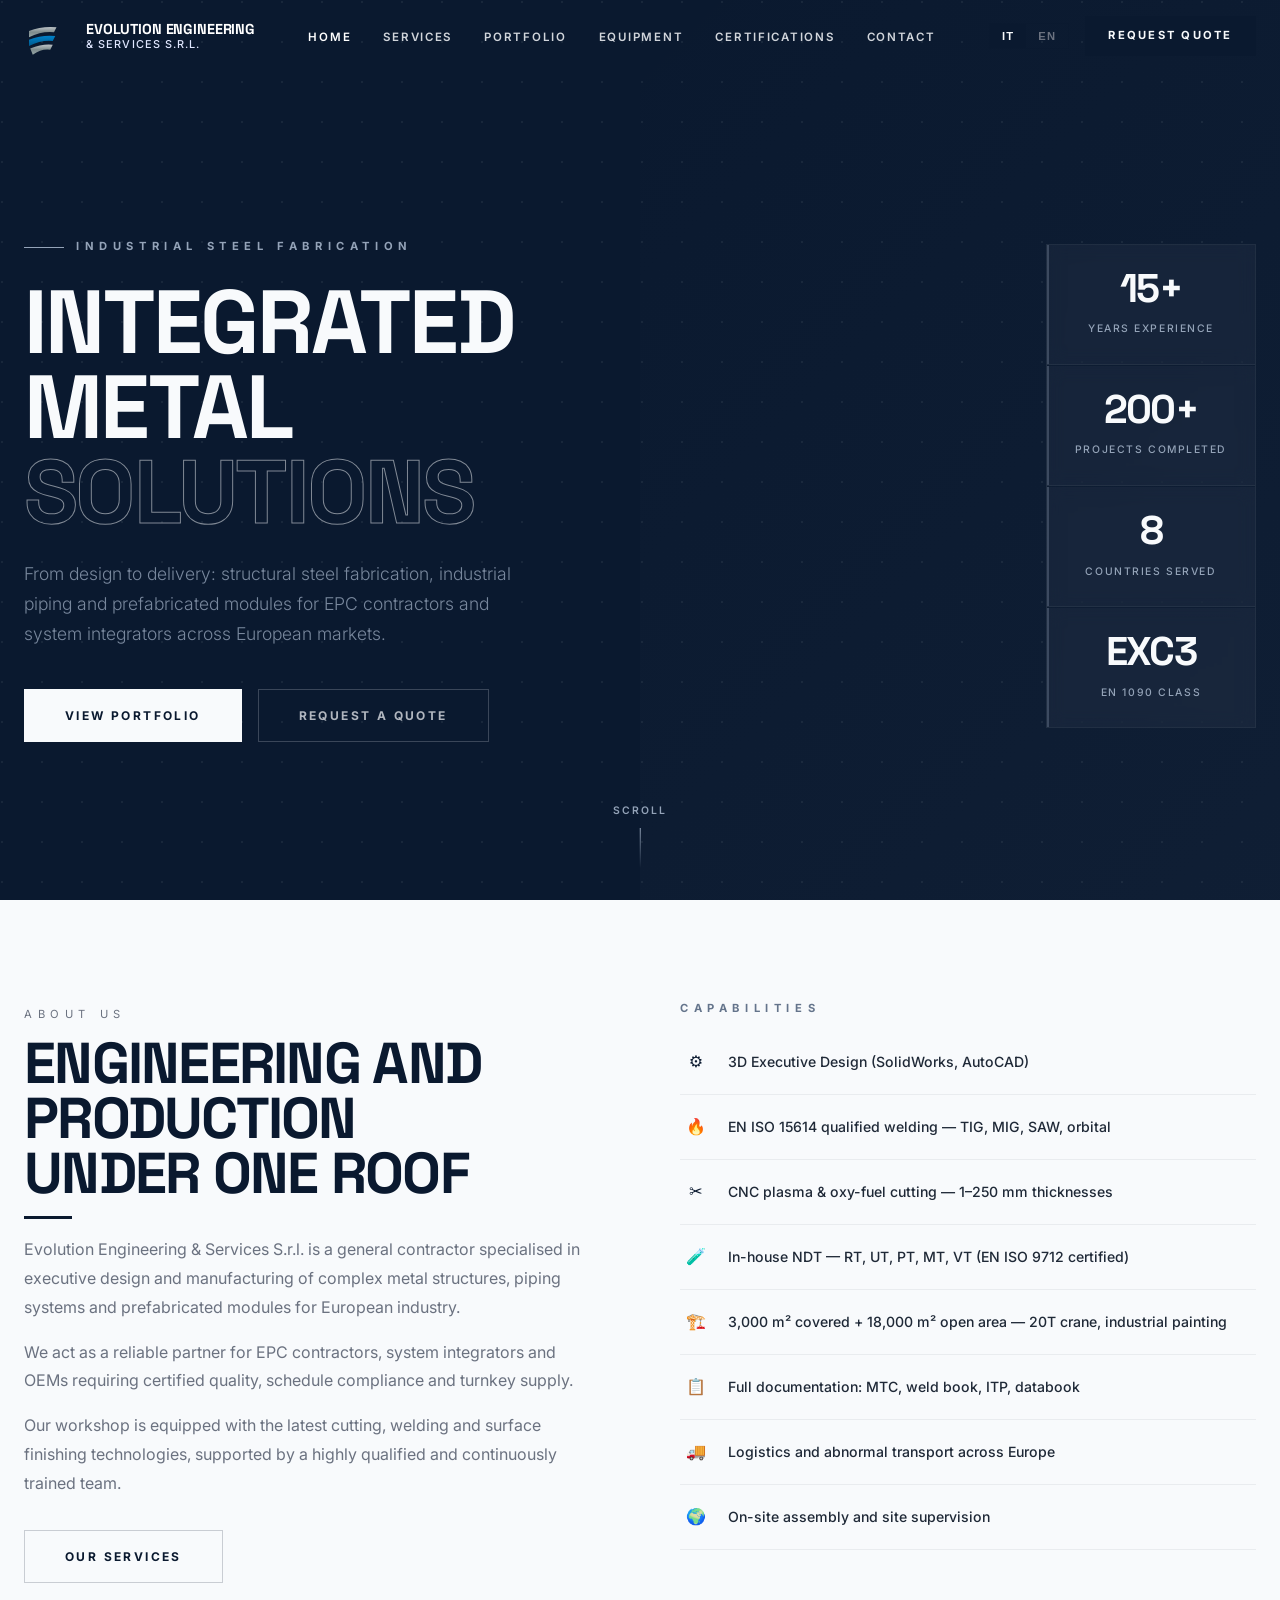
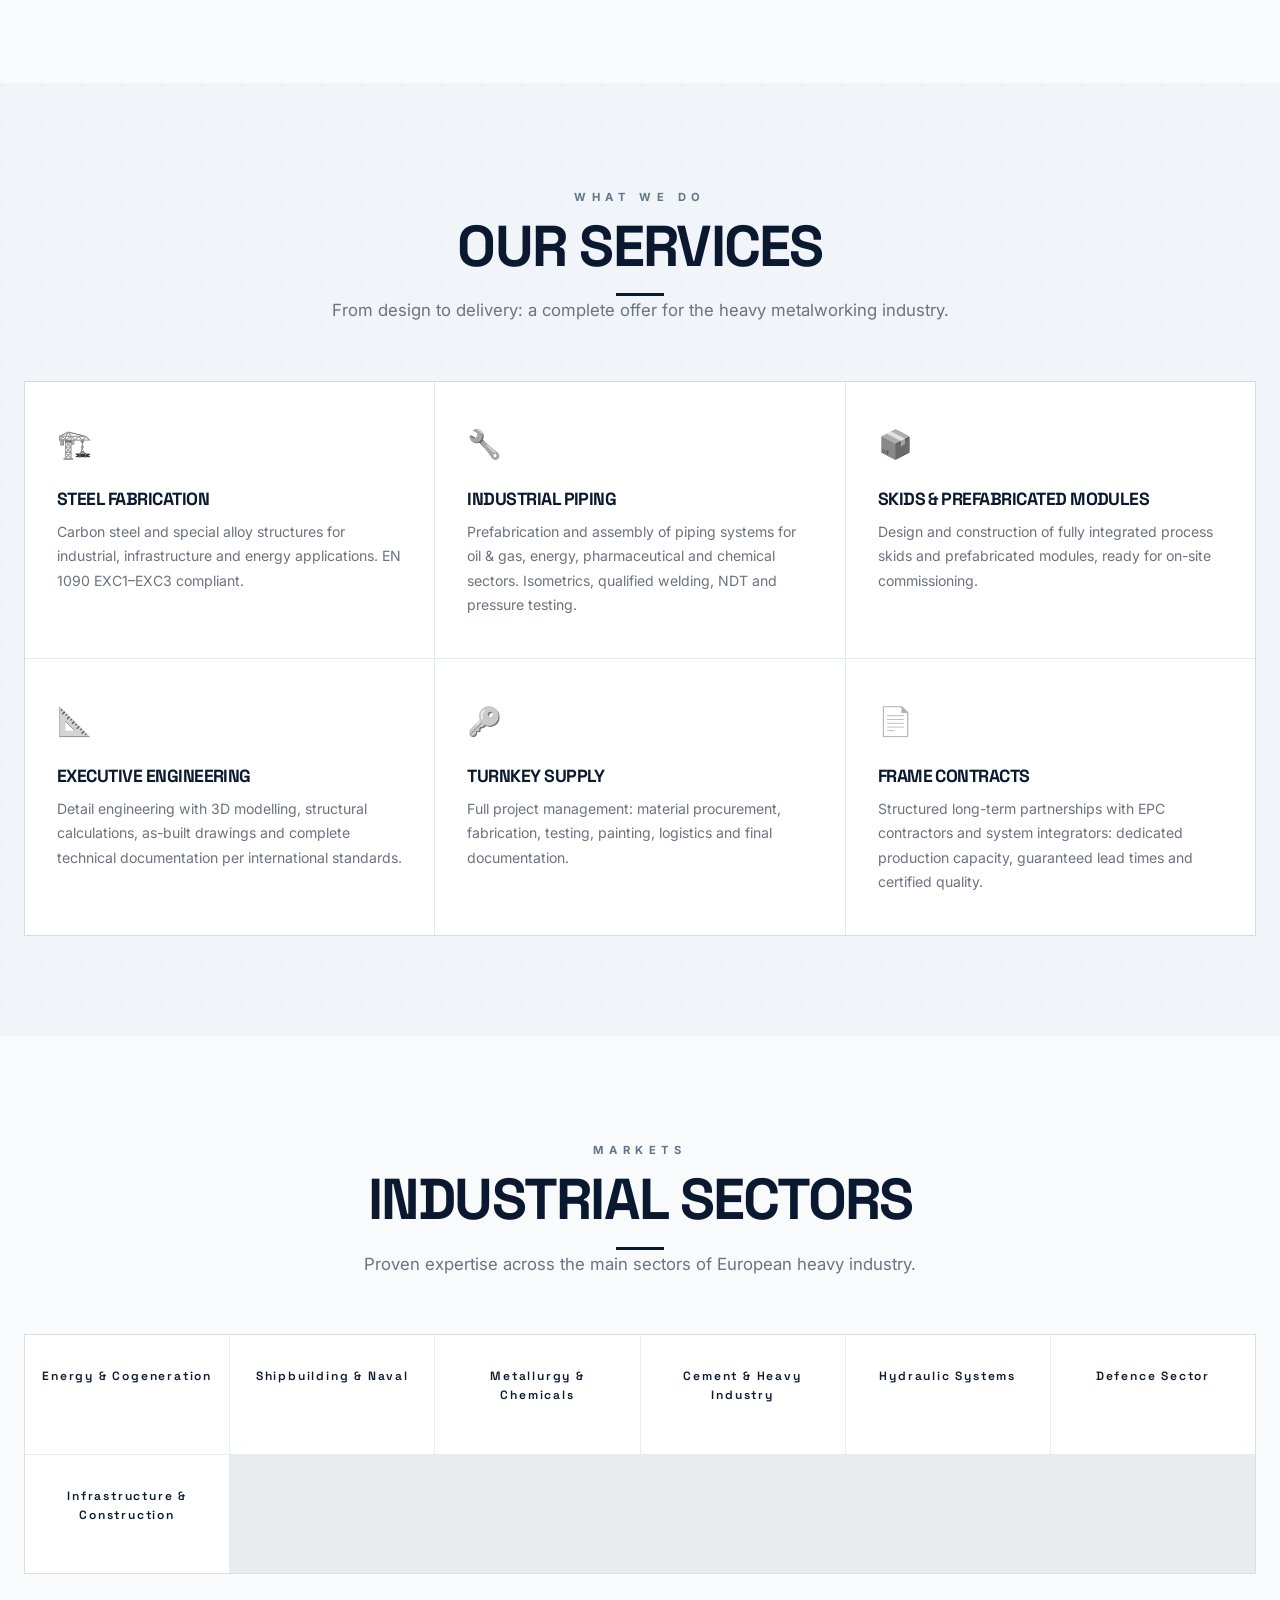
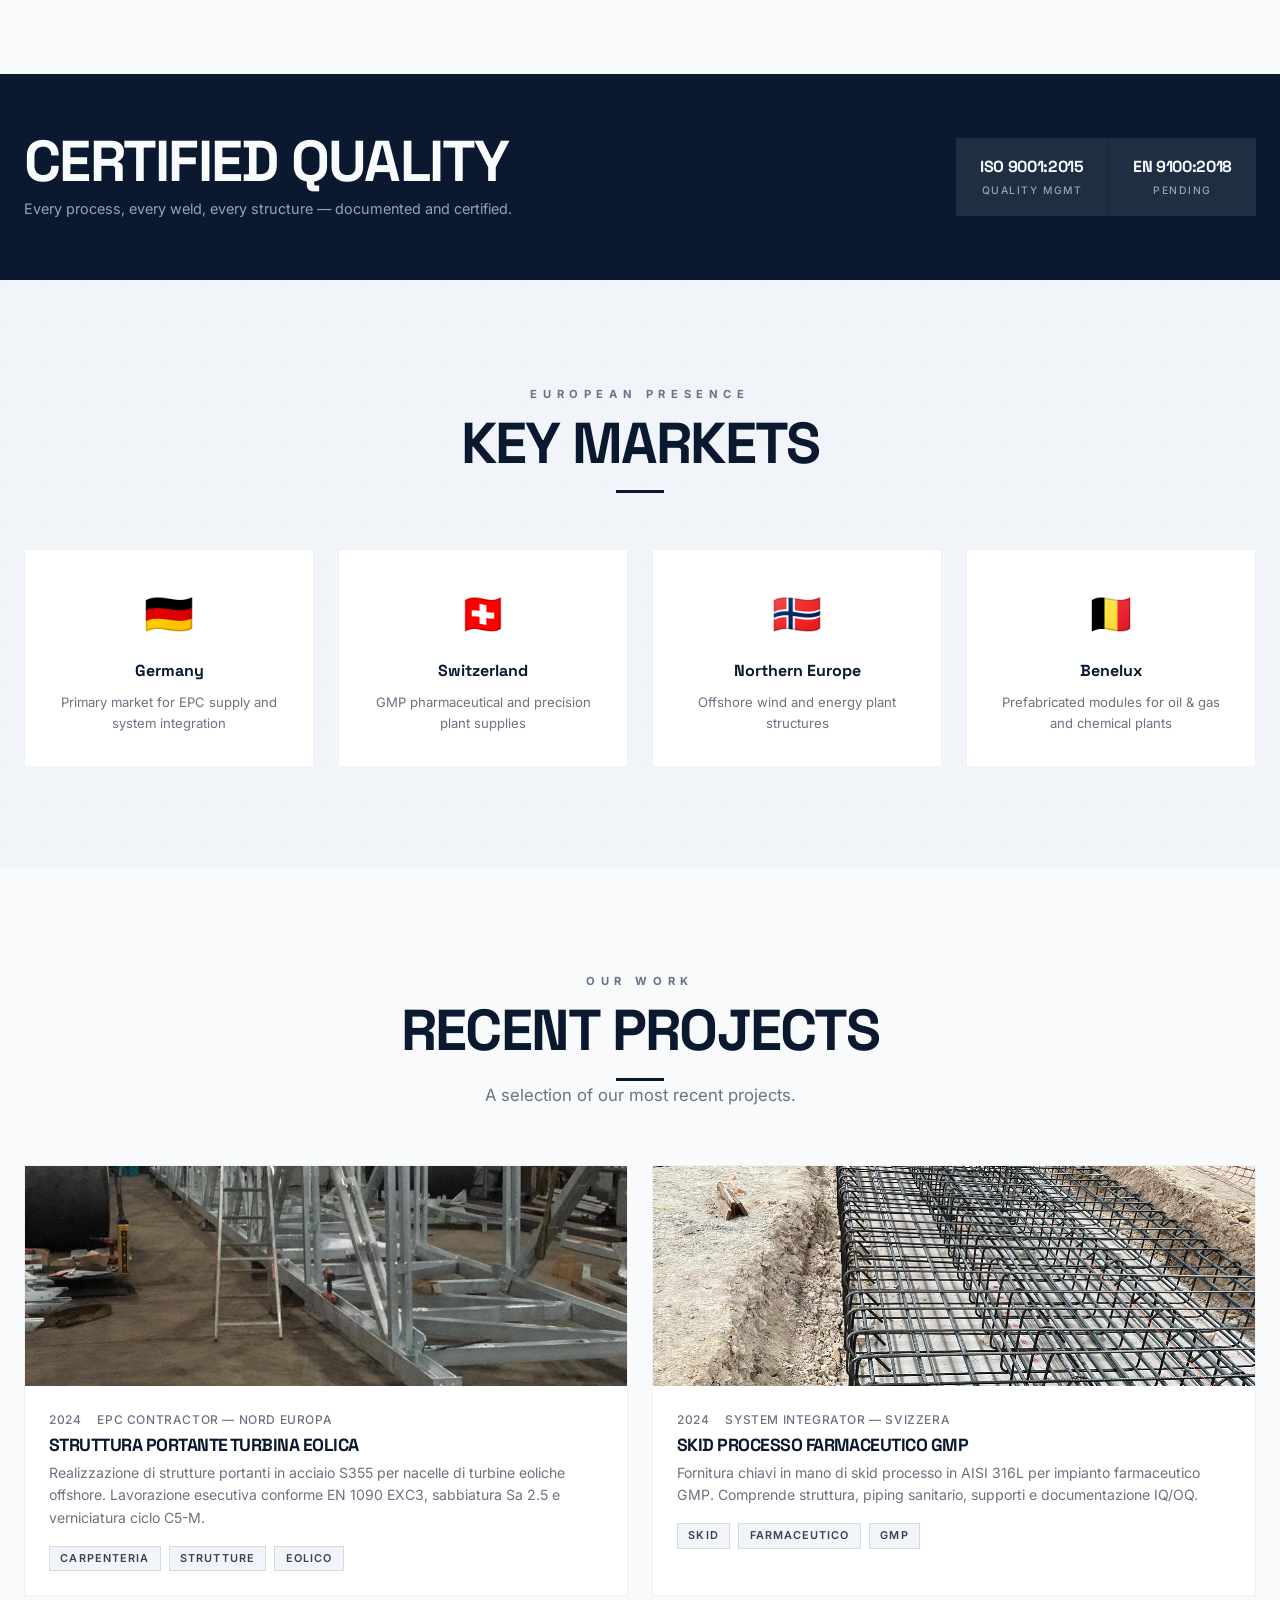
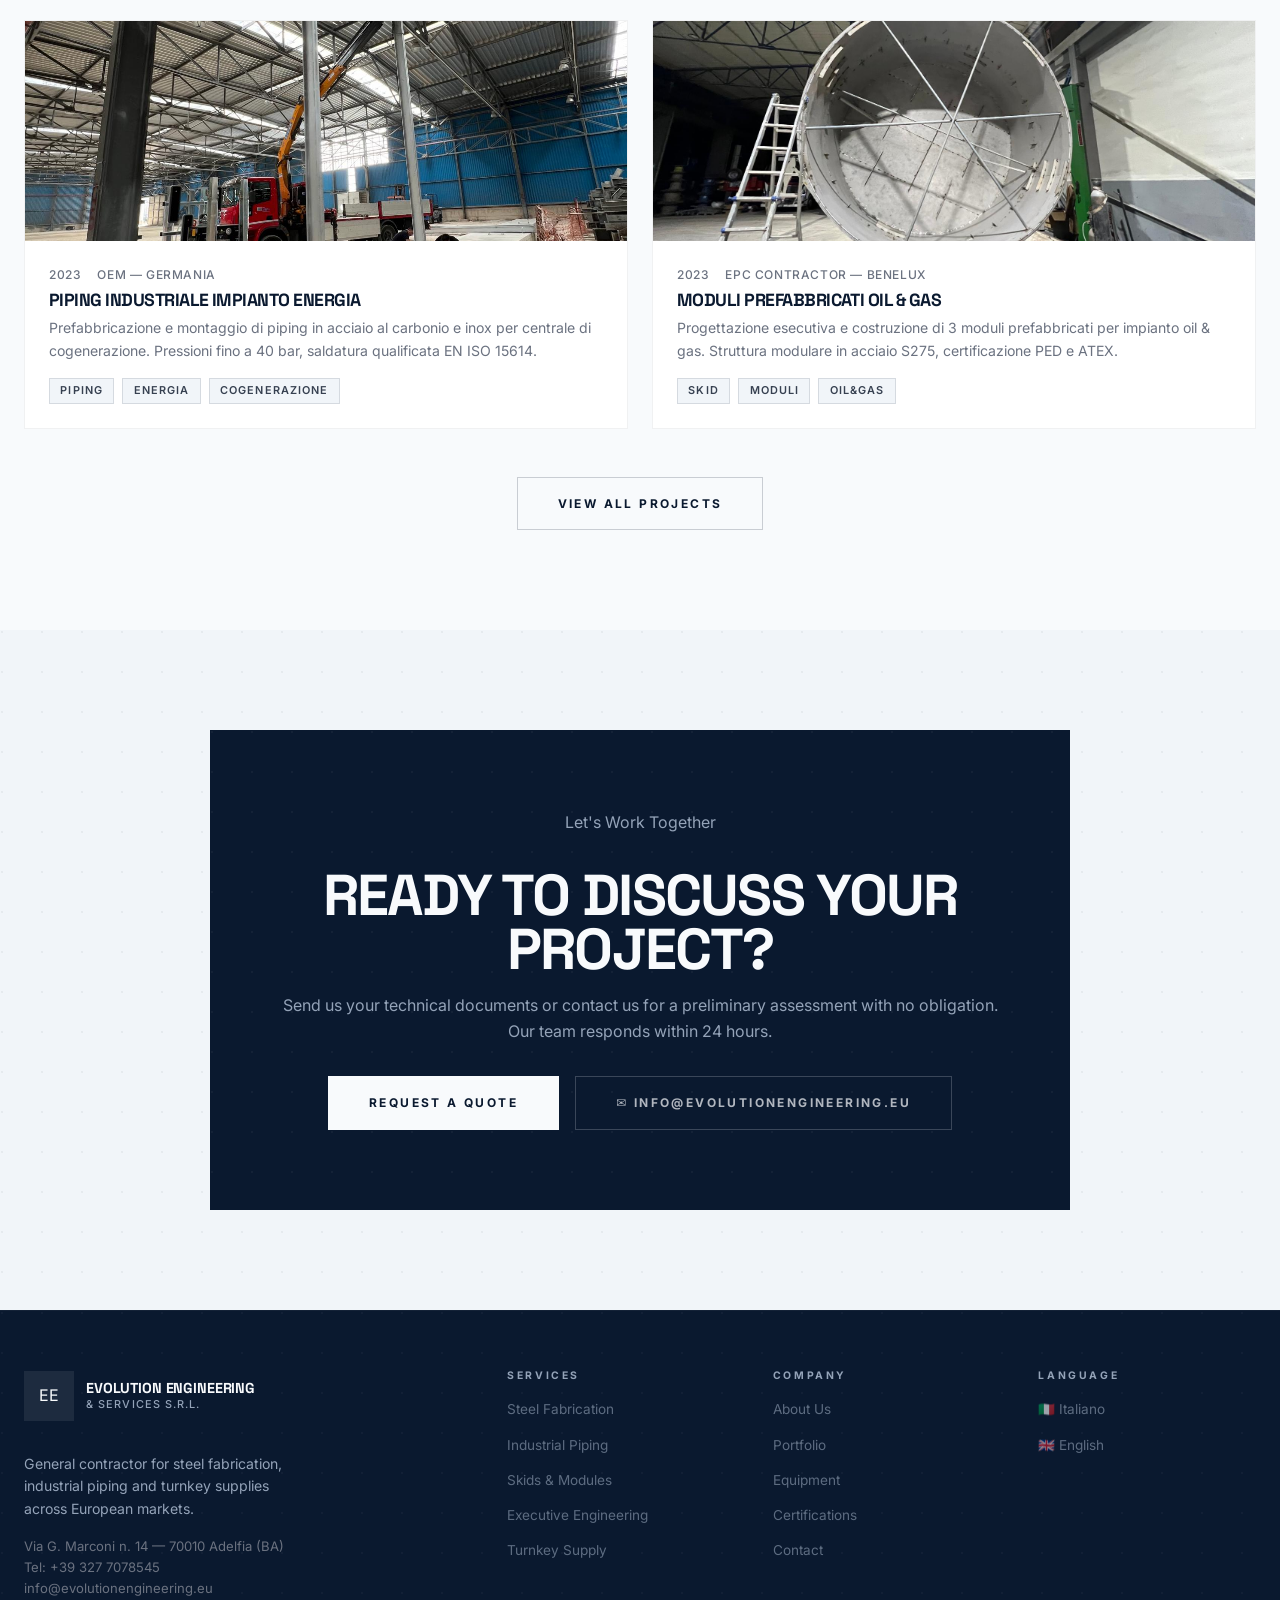
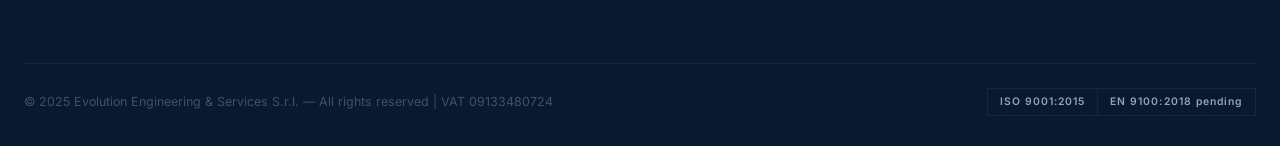
==== commit 90230f77: "Complete website update from corrected Word document - CHI SIAMO: Updated company description with c" ====
--- a/en/index.html
+++ b/en/index.html
@@ -173,7 +173,7 @@
         </div>
         <div class="capability-item">
           <div class="capability-item__icon">🏗️</div>
-          <span class="capability-item__text">5,000 m² workshop — 20T crane, industrial painting</span>
+          <span class="capability-item__text">3,000 m² covered + 18,000 m² open area — 20T crane, industrial painting</span>
         </div>
         <div class="capability-item">
           <div class="capability-item__icon">📋</div>
@@ -268,10 +268,8 @@
         <p>Every process, every weld, every structure — documented and certified.</p>
       </div>
       <div class="certs__badges reveal-right">
-        <div class="cert-badge"><div class="cert-badge__code">ISO 9001</div><div class="cert-badge__label">Quality Mgmt</div></div>
-        <div class="cert-badge"><div class="cert-badge__code">EN 1090</div><div class="cert-badge__label">EXC3 Structures</div></div>
-        <div class="cert-badge"><div class="cert-badge__code">EN ISO 3834</div><div class="cert-badge__label">Welding</div></div>
-        <div class="cert-badge"><div class="cert-badge__code">PED 2014/68</div><div class="cert-badge__label">Pressure Equip.</div></div>
+        <div class="cert-badge"><div class="cert-badge__code">ISO 9001:2015</div><div class="cert-badge__label">Quality Mgmt</div></div>
+        <div class="cert-badge"><div class="cert-badge__code">EN 9100:2018</div><div class="cert-badge__label">Pending</div></div>
       </div>
     </div>
   </div>
@@ -384,9 +382,7 @@
     <div class="footer__bottom">
       <p>© 2025 Evolution Engineering & Services S.r.l. — All rights reserved | VAT 09133480724</p>
       <div class="footer__certifications">
-        <span>Under certification</span>
-        <span>ISO 9001:2015</span>
-        <span>EN 9100:2018</span>
+        <span>ISO 9001:2015</span><span>EN 9100:2018 pending</span>
       </div>
     </div>
   </div>
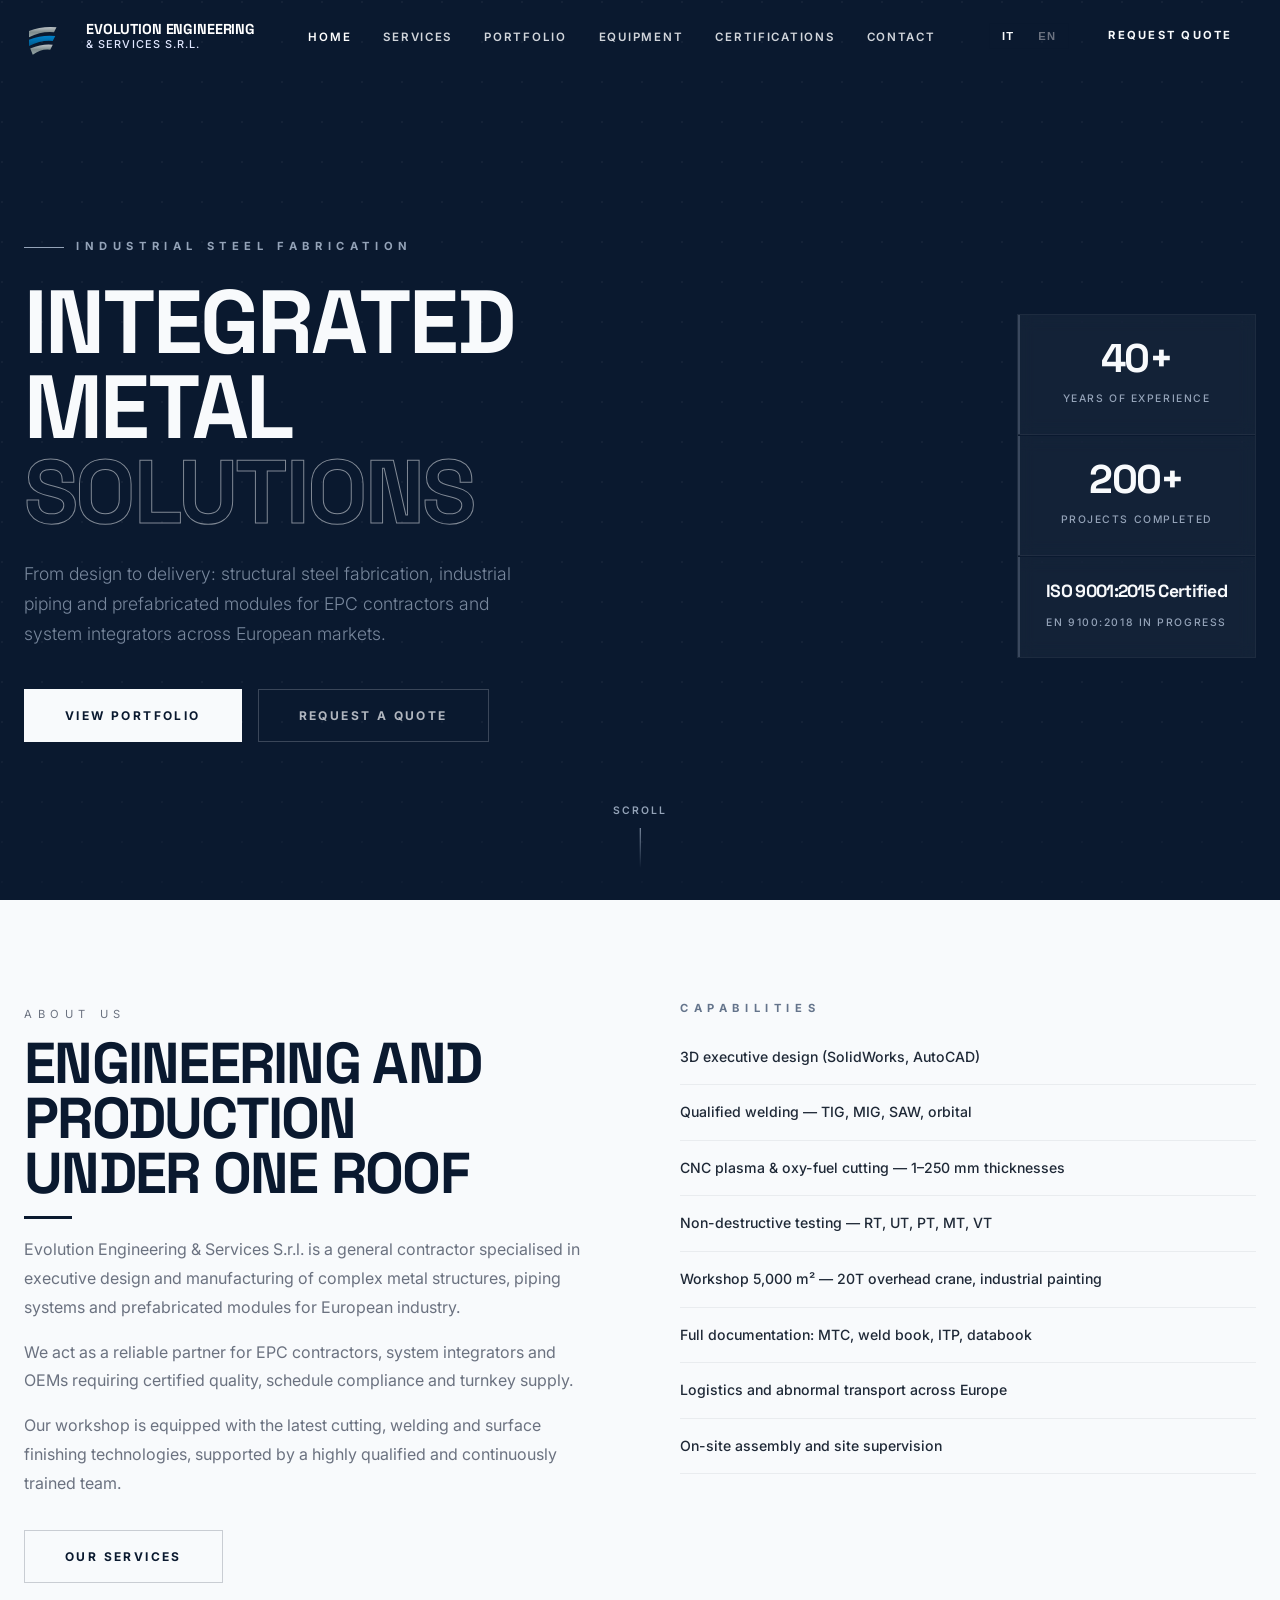
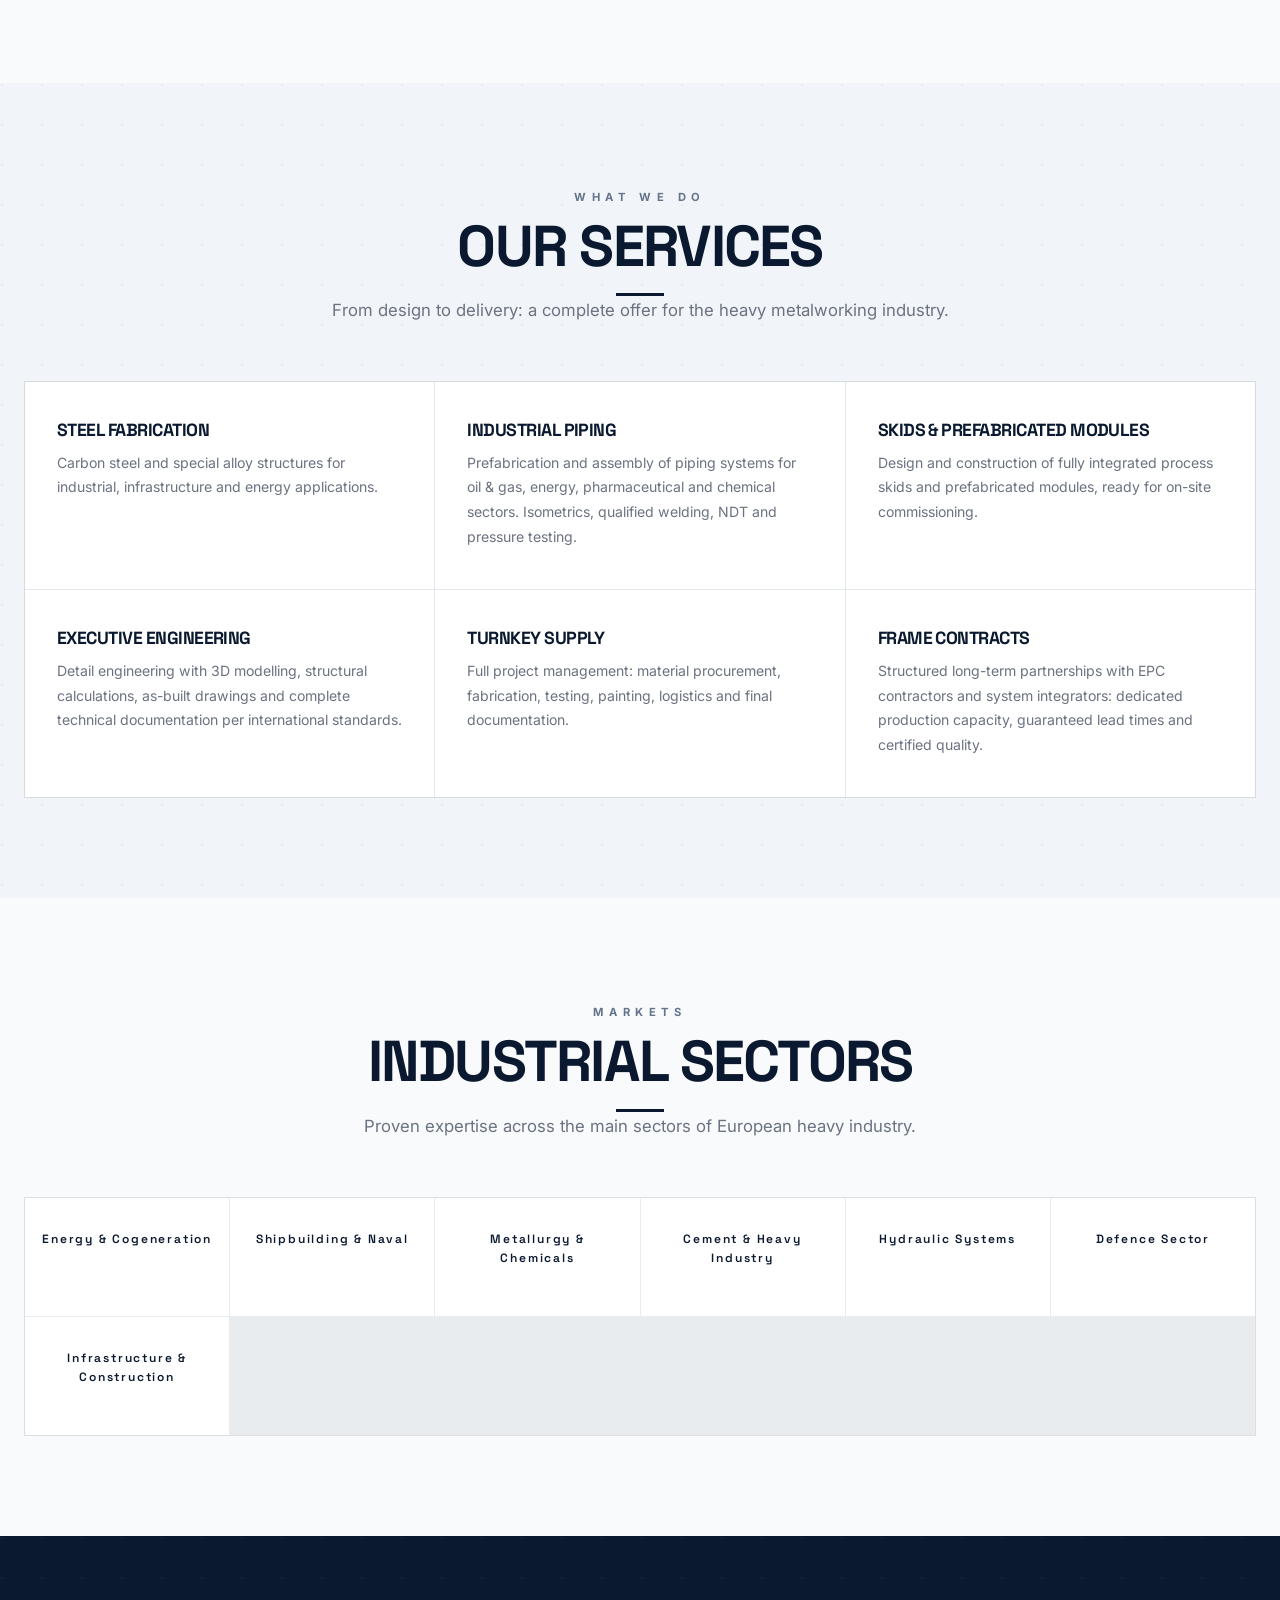
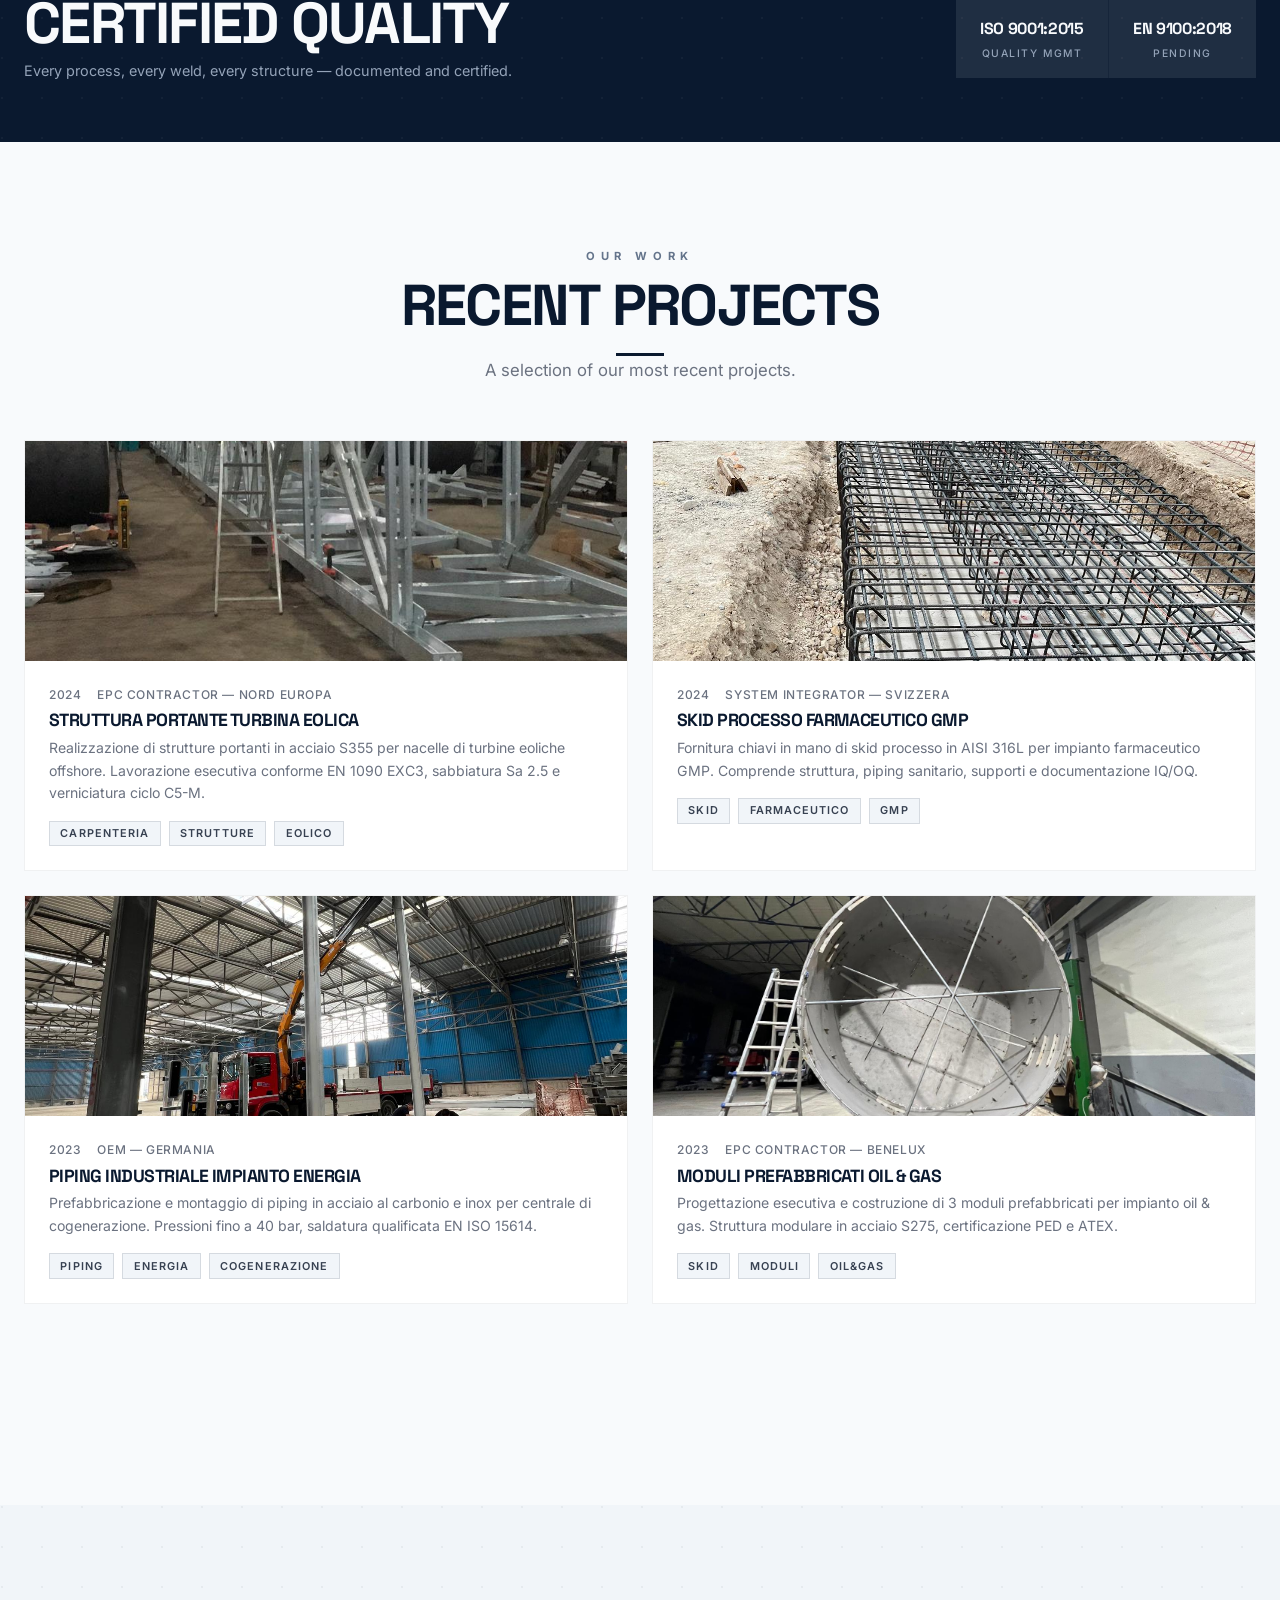
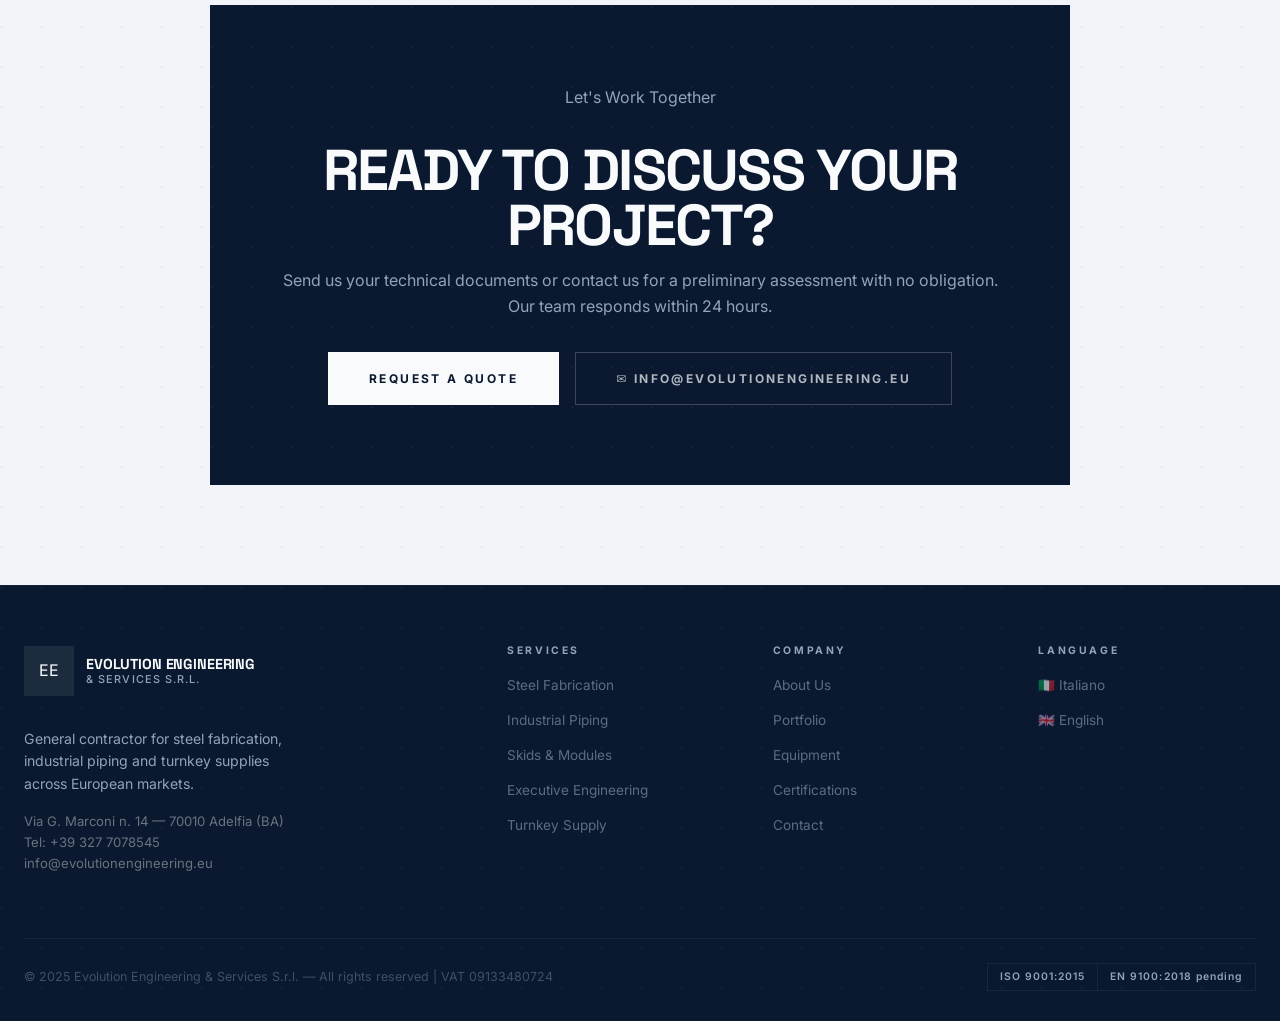
==== commit e0e38979: "Allinea versione EN all'italiano (master), aggiunge hero image e ROADMAP - Hero section: aggiunta im" ====
--- a/en/index.html
+++ b/en/index.html
@@ -23,7 +23,7 @@
   <link rel="alternate" hreflang="en" href="https://www.evolutionengineering.eu/en/">
 
   <!-- Favicon -->
-  <link rel="icon" type="image/svg+xml" href="data:image/svg+xml,<svg xmlns='http://www.w3.org/2000/svg' viewBox='0 0 32 32'><rect width='32' height='32' rx='4' fill='%23c8a84b'/><text x='50%25' y='55%25' dominant-baseline='middle' text-anchor='middle' font-family='Arial Black' font-size='18' font-weight='900' fill='%230a0d10'>EE</text></svg>">
+  <link rel="icon" type="image/svg+xml" href="../favicon.svg">
 
   <!-- Stylesheet -->
   <link rel="stylesheet" href="../css/style.css">
@@ -111,20 +111,16 @@
 
     <div class="hero__stats">
       <div class="stat-card">
-        <span class="stat-card__num">15+</span>
-        <span class="stat-card__label">Years experience</span>
+        <span class="stat-card__num">40+</span>
+        <span class="stat-card__label">Years of experience</span>
       </div>
       <div class="stat-card">
         <span class="stat-card__num">200+</span>
         <span class="stat-card__label">Projects completed</span>
       </div>
       <div class="stat-card">
-        <span class="stat-card__num">8</span>
-        <span class="stat-card__label">Countries served</span>
-      </div>
-      <div class="stat-card">
-        <span class="stat-card__num">EXC3</span>
-        <span class="stat-card__label">EN 1090 class</span>
+        <span class="stat-card__num" style="font-size:1.1rem;line-height:1.2">ISO 9001:2015 Certified</span>
+        <span class="stat-card__label">EN 9100:2018 in progress</span>
       </div>
     </div>
   </div>
@@ -156,35 +152,27 @@
       <div class="about__capabilities reveal-right">
         <p class="section__label">Capabilities</p>
         <div class="capability-item">
-          <div class="capability-item__icon">⚙️</div>
-          <span class="capability-item__text">3D Executive Design (SolidWorks, AutoCAD)</span>
-        </div>
-        <div class="capability-item">
-          <div class="capability-item__icon">🔥</div>
-          <span class="capability-item__text">EN ISO 15614 qualified welding — TIG, MIG, SAW, orbital</span>
-        </div>
-        <div class="capability-item">
-          <div class="capability-item__icon">✂️</div>
+          <span class="capability-item__text">3D executive design (SolidWorks, AutoCAD)</span>
+        </div>
+        <div class="capability-item">
+          <span class="capability-item__text">Qualified welding — TIG, MIG, SAW, orbital</span>
+        </div>
+        <div class="capability-item">
           <span class="capability-item__text">CNC plasma & oxy-fuel cutting — 1–250 mm thicknesses</span>
         </div>
         <div class="capability-item">
-          <div class="capability-item__icon">🧪</div>
-          <span class="capability-item__text">In-house NDT — RT, UT, PT, MT, VT (EN ISO 9712 certified)</span>
-        </div>
-        <div class="capability-item">
-          <div class="capability-item__icon">🏗️</div>
-          <span class="capability-item__text">3,000 m² covered + 18,000 m² open area — 20T crane, industrial painting</span>
-        </div>
-        <div class="capability-item">
-          <div class="capability-item__icon">📋</div>
+          <span class="capability-item__text">Non-destructive testing — RT, UT, PT, MT, VT</span>
+        </div>
+        <div class="capability-item">
+          <span class="capability-item__text">Workshop 5,000 m² — 20T overhead crane, industrial painting</span>
+        </div>
+        <div class="capability-item">
           <span class="capability-item__text">Full documentation: MTC, weld book, ITP, databook</span>
         </div>
         <div class="capability-item">
-          <div class="capability-item__icon">🚚</div>
           <span class="capability-item__text">Logistics and abnormal transport across Europe</span>
         </div>
         <div class="capability-item">
-          <div class="capability-item__icon">🌍</div>
           <span class="capability-item__text">On-site assembly and site supervision</span>
         </div>
       </div>
@@ -205,32 +193,26 @@
 
     <div class="services__grid">
       <article class="service-card reveal delay-1">
-        <div class="service-card__icon">🏗️</div>
         <h3 class="service-card__title">Steel Fabrication</h3>
-        <p class="service-card__desc">Carbon steel and special alloy structures for industrial, infrastructure and energy applications. EN 1090 EXC1–EXC3 compliant.</p>
+        <p class="service-card__desc">Carbon steel and special alloy structures for industrial, infrastructure and energy applications.</p>
       </article>
       <article class="service-card reveal delay-2">
-        <div class="service-card__icon">🔧</div>
         <h3 class="service-card__title">Industrial Piping</h3>
         <p class="service-card__desc">Prefabrication and assembly of piping systems for oil & gas, energy, pharmaceutical and chemical sectors. Isometrics, qualified welding, NDT and pressure testing.</p>
       </article>
       <article class="service-card reveal delay-3">
-        <div class="service-card__icon">📦</div>
         <h3 class="service-card__title">Skids & Prefabricated Modules</h3>
         <p class="service-card__desc">Design and construction of fully integrated process skids and prefabricated modules, ready for on-site commissioning.</p>
       </article>
       <article class="service-card reveal delay-1">
-        <div class="service-card__icon">📐</div>
         <h3 class="service-card__title">Executive Engineering</h3>
         <p class="service-card__desc">Detail engineering with 3D modelling, structural calculations, as-built drawings and complete technical documentation per international standards.</p>
       </article>
       <article class="service-card reveal delay-2">
-        <div class="service-card__icon">🔑</div>
         <h3 class="service-card__title">Turnkey Supply</h3>
         <p class="service-card__desc">Full project management: material procurement, fabrication, testing, painting, logistics and final documentation.</p>
       </article>
       <article class="service-card reveal delay-3">
-        <div class="service-card__icon">📄</div>
         <h3 class="service-card__title">Frame Contracts</h3>
         <p class="service-card__desc">Structured long-term partnerships with EPC contractors and system integrators: dedicated production capacity, guaranteed lead times and certified quality.</p>
       </article>
@@ -271,23 +253,6 @@
         <div class="cert-badge"><div class="cert-badge__code">ISO 9001:2015</div><div class="cert-badge__label">Quality Mgmt</div></div>
         <div class="cert-badge"><div class="cert-badge__code">EN 9100:2018</div><div class="cert-badge__label">Pending</div></div>
       </div>
-    </div>
-  </div>
-</section>
-
-<!-- ============ MARKETS ============ -->
-<section class="section section--alt" id="markets" aria-labelledby="markets-title">
-  <div class="container">
-    <div class="section__header reveal">
-      <p class="section__label">European Presence</p>
-      <h2 class="section__title" id="markets-title">Key Markets</h2>
-      <span class="gold-line"></span>
-    </div>
-    <div class="markets__grid">
-      <div class="market-card reveal delay-1"><div class="market-card__flag">🇩🇪</div><p class="market-card__name">Germany</p><p class="market-card__desc">Primary market for EPC supply and system integration</p></div>
-      <div class="market-card reveal delay-2"><div class="market-card__flag">🇨🇭</div><p class="market-card__name">Switzerland</p><p class="market-card__desc">GMP pharmaceutical and precision plant supplies</p></div>
-      <div class="market-card reveal delay-3"><div class="market-card__flag">🇳🇴</div><p class="market-card__name">Northern Europe</p><p class="market-card__desc">Offshore wind and energy plant structures</p></div>
-      <div class="market-card reveal delay-4"><div class="market-card__flag">🇧🇪</div><p class="market-card__name">Benelux</p><p class="market-card__desc">Prefabricated modules for oil & gas and chemical plants</p></div>
     </div>
   </div>
 </section>
--- a/css/style.css
+++ b/css/style.css
@@ -393,27 +393,33 @@
   overflow: hidden;
   padding-top: var(--nav-h);
   background-color: var(--navy);
-}
-
-/* Industrial grid pattern on hero */
+  background-image: url('../images/hero-bg.png');
+  background-size: cover;
+  background-position: center center;
+  background-repeat: no-repeat;
+}
+
+/* Dark overlay: gradiente navy a sinistra per leggibilità testo + dot pattern industriale */
 .hero::before {
   content: '';
   position: absolute;
   inset: 0;
-  background-image: radial-gradient(circle at 2px 2px, rgba(255,255,255,0.06) 1px, transparent 0);
-  background-size: 40px 40px;
+  background:
+    radial-gradient(circle at 2px 2px, rgba(255,255,255,0.04) 1px, transparent 0),
+    linear-gradient(100deg, rgba(10,25,47,0.92) 0%, rgba(10,25,47,0.75) 55%, rgba(10,25,47,0.35) 100%);
+  background-size: 40px 40px, cover;
   z-index: 1;
 }
 
-/* Subtle light gradient */
+/* Vignetta in basso per transizione verso le sezioni successive */
 .hero::after {
   content: '';
   position: absolute;
-  top: 0;
+  bottom: 0;
+  left: 0;
   right: 0;
-  width: 50%;
-  height: 100%;
-  background: linear-gradient(135deg, transparent 0%, rgba(148,163,184,0.04) 100%);
+  height: 180px;
+  background: linear-gradient(to bottom, transparent 0%, rgba(10,25,47,0.6) 100%);
   z-index: 1;
   pointer-events: none;
 }
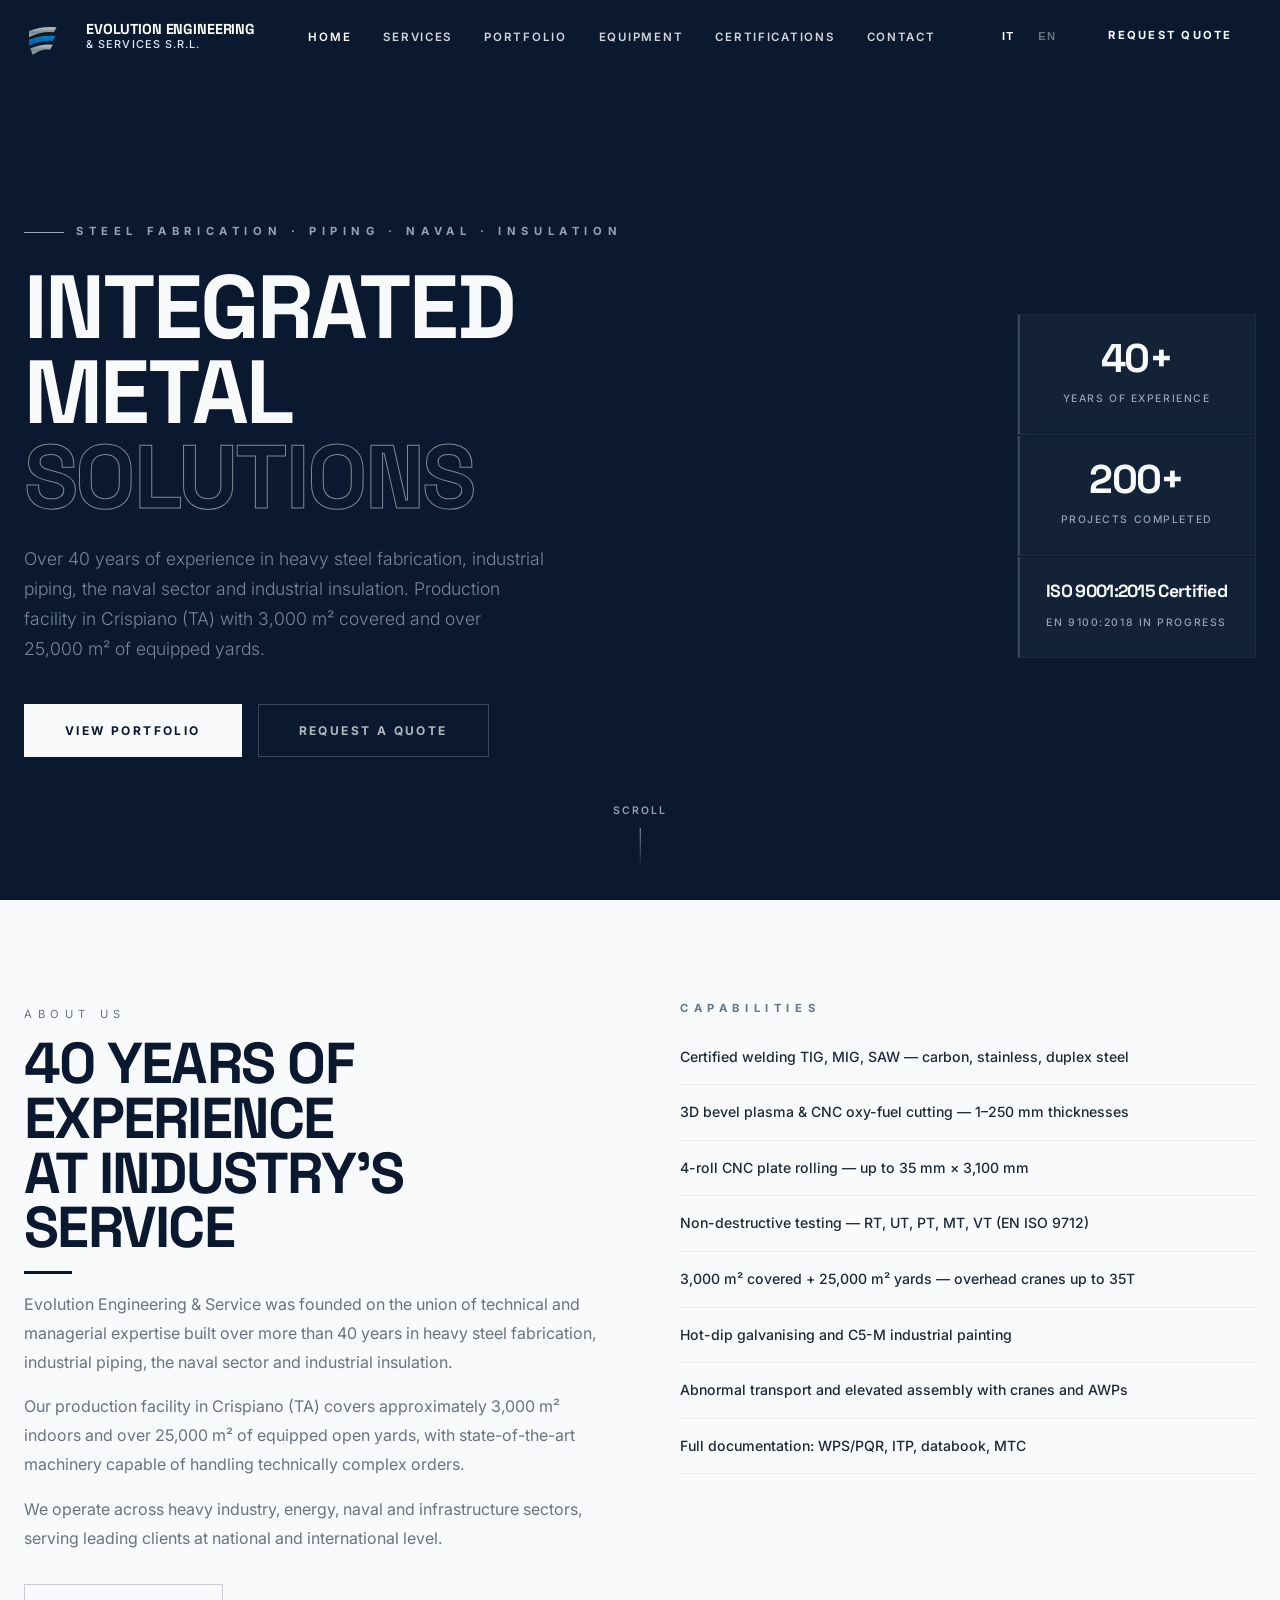
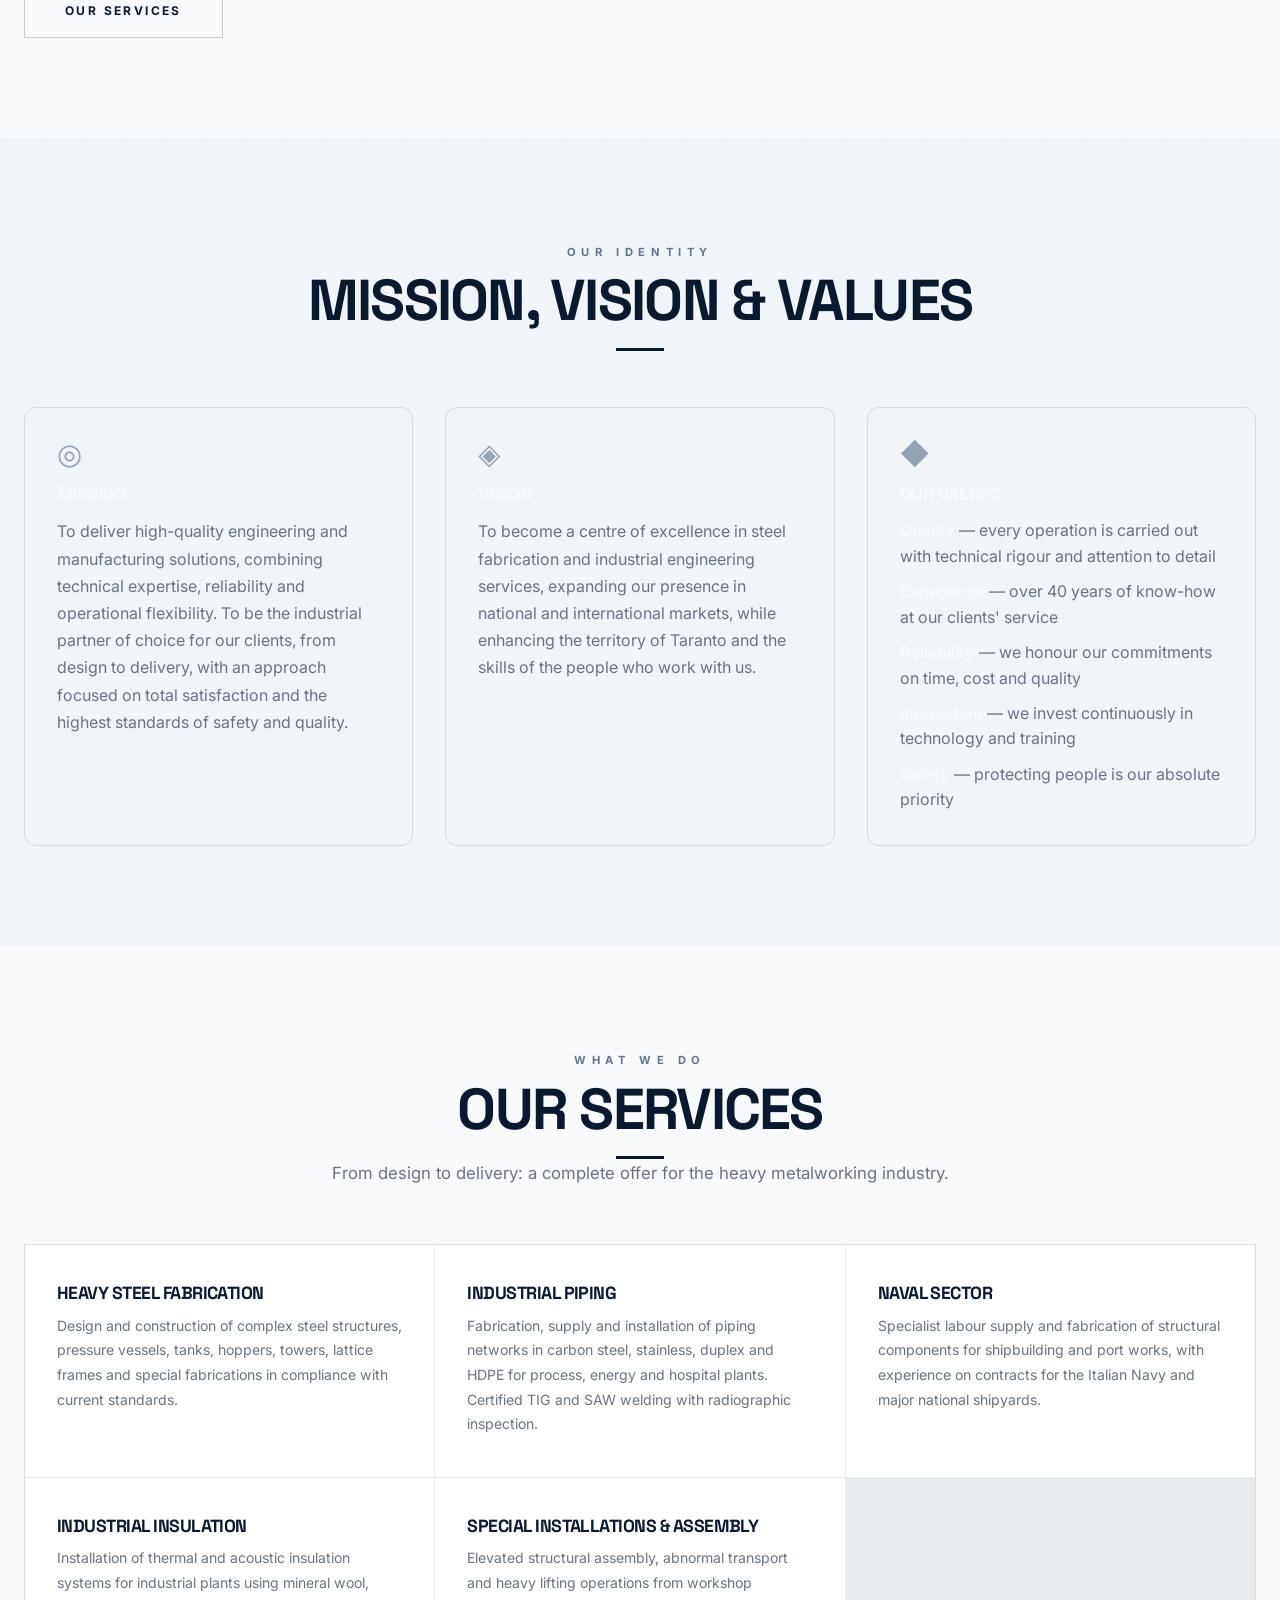
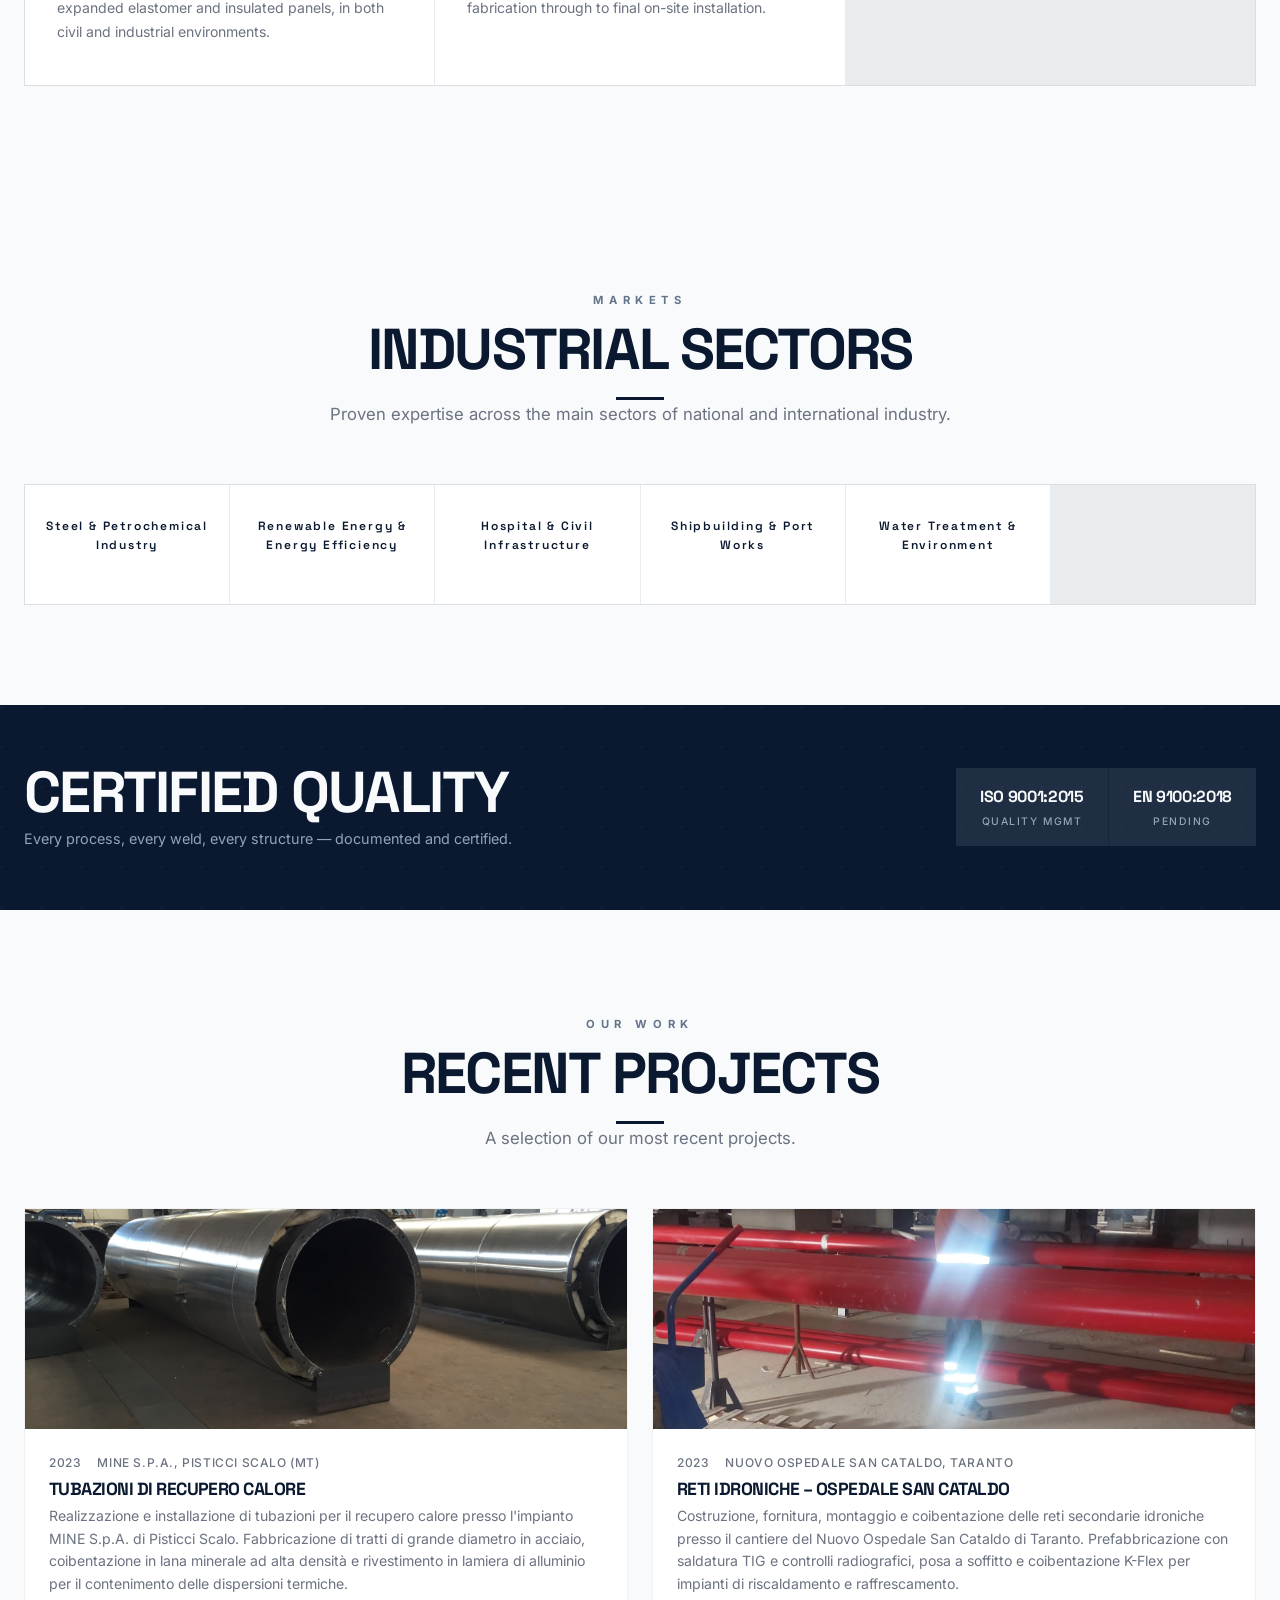
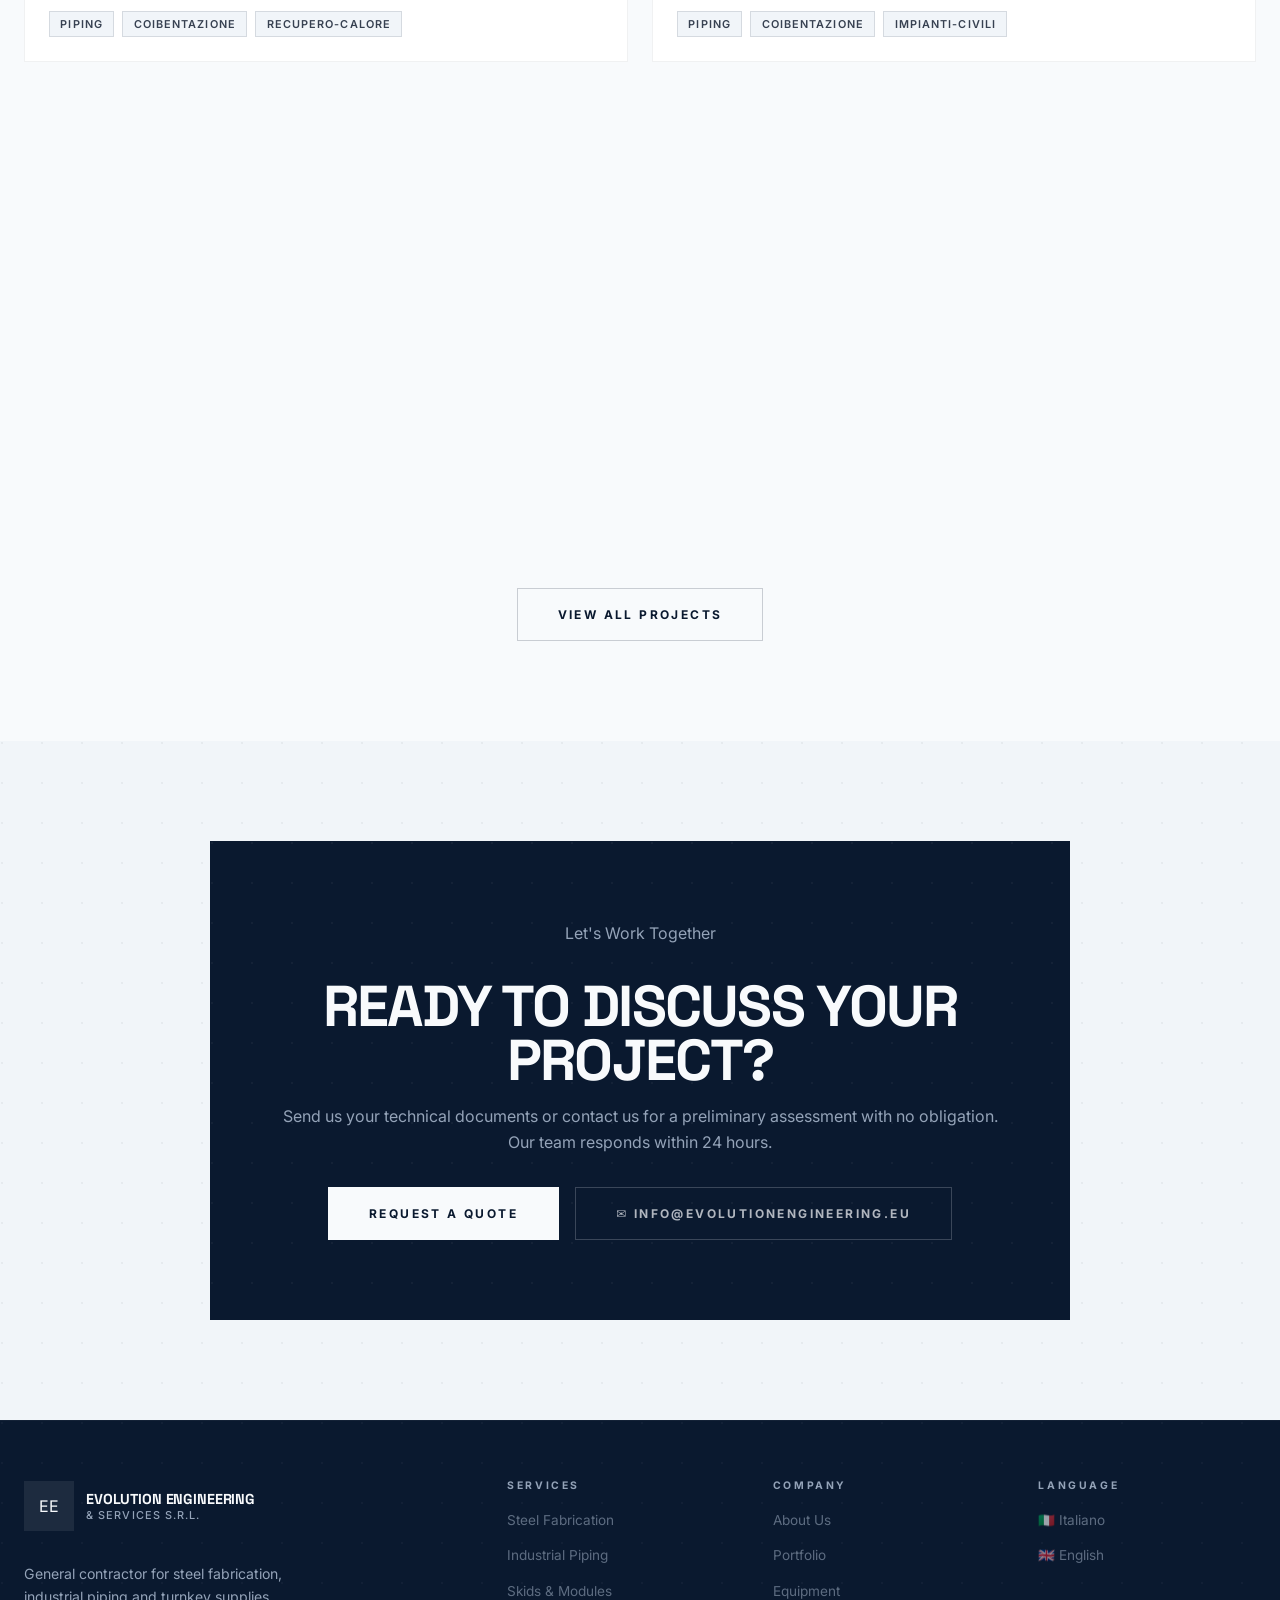
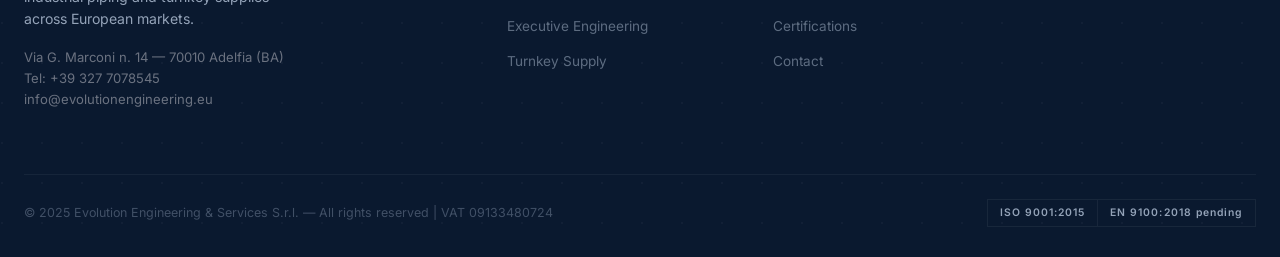
==== commit 6aa96389: "Aggiorna foto reali per commessa, testi aziendali e galleria portfolio - Organizza 63 foto in 15 sot" ====
--- a/en/index.html
+++ b/en/index.html
@@ -96,12 +96,12 @@
 <section class="hero" id="hero" aria-labelledby="hero-title">
   <div class="hero__inner">
     <div class="hero__content">
-      <p class="hero__label">Industrial Steel Fabrication</p>
+      <p class="hero__label">Steel Fabrication · Piping · Naval · Insulation</p>
       <h1 class="hero__title" id="hero-title">
         Integrated Metal <em>Solutions</em>
       </h1>
       <p class="hero__subtitle">
-        From design to delivery: structural steel fabrication, industrial piping and prefabricated modules for EPC contractors and system integrators across European markets.
+        Over 40 years of experience in heavy steel fabrication, industrial piping, the naval sector and industrial insulation. Production facility in Crispiano (TA) with 3,000 m² covered and over 25,000 m² of equipped yards.
       </p>
       <div class="hero__cta">
         <a href="pages/portfolio.html" class="btn btn--primary">View Portfolio</a>
@@ -135,16 +135,16 @@
 
       <div class="about__text reveal-left">
         <p class="section__label">About Us</p>
-        <h2 id="about-title">Engineering and Production <br>Under One Roof</h2>
+        <h2 id="about-title">40 Years of Experience <br>at Industry's Service</h2>
         <span class="gold-line" style="margin:1rem 0"></span>
         <p>
-          Evolution Engineering & Services S.r.l. is a general contractor specialised in executive design and manufacturing of complex metal structures, piping systems and prefabricated modules for European industry.
+          Evolution Engineering &amp; Service was founded on the union of technical and managerial expertise built over more than 40 years in heavy steel fabrication, industrial piping, the naval sector and industrial insulation.
         </p>
         <p>
-          We act as a reliable partner for EPC contractors, system integrators and OEMs requiring certified quality, schedule compliance and turnkey supply.
+          Our production facility in Crispiano (TA) covers approximately 3,000 m² indoors and over 25,000 m² of equipped open yards, with state-of-the-art machinery capable of handling technically complex orders.
         </p>
         <p>
-          Our workshop is equipped with the latest cutting, welding and surface finishing technologies, supported by a highly qualified and continuously trained team.
+          We operate across heavy industry, energy, naval and infrastructure sectors, serving leading clients at national and international level.
         </p>
         <a href="pages/services.html" class="btn btn--outline" style="margin-top:1rem">Our Services</a>
       </div>
@@ -152,37 +152,71 @@
       <div class="about__capabilities reveal-right">
         <p class="section__label">Capabilities</p>
         <div class="capability-item">
-          <span class="capability-item__text">3D executive design (SolidWorks, AutoCAD)</span>
-        </div>
-        <div class="capability-item">
-          <span class="capability-item__text">Qualified welding — TIG, MIG, SAW, orbital</span>
-        </div>
-        <div class="capability-item">
-          <span class="capability-item__text">CNC plasma & oxy-fuel cutting — 1–250 mm thicknesses</span>
-        </div>
-        <div class="capability-item">
-          <span class="capability-item__text">Non-destructive testing — RT, UT, PT, MT, VT</span>
-        </div>
-        <div class="capability-item">
-          <span class="capability-item__text">Workshop 5,000 m² — 20T overhead crane, industrial painting</span>
-        </div>
-        <div class="capability-item">
-          <span class="capability-item__text">Full documentation: MTC, weld book, ITP, databook</span>
-        </div>
-        <div class="capability-item">
-          <span class="capability-item__text">Logistics and abnormal transport across Europe</span>
-        </div>
-        <div class="capability-item">
-          <span class="capability-item__text">On-site assembly and site supervision</span>
-        </div>
-      </div>
-
+          <span class="capability-item__text">Certified welding TIG, MIG, SAW — carbon, stainless, duplex steel</span>
+        </div>
+        <div class="capability-item">
+          <span class="capability-item__text">3D bevel plasma & CNC oxy-fuel cutting — 1–250 mm thicknesses</span>
+        </div>
+        <div class="capability-item">
+          <span class="capability-item__text">4-roll CNC plate rolling — up to 35 mm × 3,100 mm</span>
+        </div>
+        <div class="capability-item">
+          <span class="capability-item__text">Non-destructive testing — RT, UT, PT, MT, VT (EN ISO 9712)</span>
+        </div>
+        <div class="capability-item">
+          <span class="capability-item__text">3,000 m² covered + 25,000 m² yards — overhead cranes up to 35T</span>
+        </div>
+        <div class="capability-item">
+          <span class="capability-item__text">Hot-dip galvanising and C5-M industrial painting</span>
+        </div>
+        <div class="capability-item">
+          <span class="capability-item__text">Abnormal transport and elevated assembly with cranes and AWPs</span>
+        </div>
+        <div class="capability-item">
+          <span class="capability-item__text">Full documentation: WPS/PQR, ITP, databook, MTC</span>
+        </div>
+      </div>
+
+    </div>
+  </div>
+</section>
+
+<!-- ============ MISSION / VISION / VALUES ============ -->
+<section class="section section--alt" id="mission" aria-labelledby="mission-title">
+  <div class="container">
+    <div class="section__header reveal">
+      <p class="section__label">Our Identity</p>
+      <h2 class="section__title" id="mission-title">Mission, Vision &amp; Values</h2>
+      <span class="gold-line"></span>
+    </div>
+    <div class="mvv__grid">
+      <div class="mvv-card reveal delay-1">
+        <div class="mvv-card__icon">◎</div>
+        <h3 class="mvv-card__title">Mission</h3>
+        <p class="mvv-card__text">To deliver high-quality engineering and manufacturing solutions, combining technical expertise, reliability and operational flexibility. To be the industrial partner of choice for our clients, from design to delivery, with an approach focused on total satisfaction and the highest standards of safety and quality.</p>
+      </div>
+      <div class="mvv-card reveal delay-2">
+        <div class="mvv-card__icon">◈</div>
+        <h3 class="mvv-card__title">Vision</h3>
+        <p class="mvv-card__text">To become a centre of excellence in steel fabrication and industrial engineering services, expanding our presence in national and international markets, while enhancing the territory of Taranto and the skills of the people who work with us.</p>
+      </div>
+      <div class="mvv-card reveal delay-3">
+        <div class="mvv-card__icon">◆</div>
+        <h3 class="mvv-card__title">Our Values</h3>
+        <ul class="mvv-card__values">
+          <li><strong>Quality</strong> — every operation is carried out with technical rigour and attention to detail</li>
+          <li><strong>Experience</strong> — over 40 years of know-how at our clients' service</li>
+          <li><strong>Reliability</strong> — we honour our commitments on time, cost and quality</li>
+          <li><strong>Innovation</strong> — we invest continuously in technology and training</li>
+          <li><strong>Safety</strong> — protecting people is our absolute priority</li>
+        </ul>
+      </div>
     </div>
   </div>
 </section>
 
 <!-- ============ SERVICES ============ -->
-<section class="section section--alt" id="services" aria-labelledby="services-title">
+<section class="section" id="services" aria-labelledby="services-title">
   <div class="container">
     <div class="section__header reveal">
       <p class="section__label">What We Do</p>
@@ -193,28 +227,24 @@
 
     <div class="services__grid">
       <article class="service-card reveal delay-1">
-        <h3 class="service-card__title">Steel Fabrication</h3>
-        <p class="service-card__desc">Carbon steel and special alloy structures for industrial, infrastructure and energy applications.</p>
+        <h3 class="service-card__title">Heavy Steel Fabrication</h3>
+        <p class="service-card__desc">Design and construction of complex steel structures, pressure vessels, tanks, hoppers, towers, lattice frames and special fabrications in compliance with current standards.</p>
       </article>
       <article class="service-card reveal delay-2">
         <h3 class="service-card__title">Industrial Piping</h3>
-        <p class="service-card__desc">Prefabrication and assembly of piping systems for oil & gas, energy, pharmaceutical and chemical sectors. Isometrics, qualified welding, NDT and pressure testing.</p>
+        <p class="service-card__desc">Fabrication, supply and installation of piping networks in carbon steel, stainless, duplex and HDPE for process, energy and hospital plants. Certified TIG and SAW welding with radiographic inspection.</p>
       </article>
       <article class="service-card reveal delay-3">
-        <h3 class="service-card__title">Skids & Prefabricated Modules</h3>
-        <p class="service-card__desc">Design and construction of fully integrated process skids and prefabricated modules, ready for on-site commissioning.</p>
+        <h3 class="service-card__title">Naval Sector</h3>
+        <p class="service-card__desc">Specialist labour supply and fabrication of structural components for shipbuilding and port works, with experience on contracts for the Italian Navy and major national shipyards.</p>
       </article>
       <article class="service-card reveal delay-1">
-        <h3 class="service-card__title">Executive Engineering</h3>
-        <p class="service-card__desc">Detail engineering with 3D modelling, structural calculations, as-built drawings and complete technical documentation per international standards.</p>
+        <h3 class="service-card__title">Industrial Insulation</h3>
+        <p class="service-card__desc">Installation of thermal and acoustic insulation systems for industrial plants using mineral wool, expanded elastomer and insulated panels, in both civil and industrial environments.</p>
       </article>
       <article class="service-card reveal delay-2">
-        <h3 class="service-card__title">Turnkey Supply</h3>
-        <p class="service-card__desc">Full project management: material procurement, fabrication, testing, painting, logistics and final documentation.</p>
-      </article>
-      <article class="service-card reveal delay-3">
-        <h3 class="service-card__title">Frame Contracts</h3>
-        <p class="service-card__desc">Structured long-term partnerships with EPC contractors and system integrators: dedicated production capacity, guaranteed lead times and certified quality.</p>
+        <h3 class="service-card__title">Special Installations & Assembly</h3>
+        <p class="service-card__desc">Elevated structural assembly, abnormal transport and heavy lifting operations from workshop fabrication through to final on-site installation.</p>
       </article>
     </div>
   </div>
@@ -227,16 +257,14 @@
       <p class="section__label">Markets</p>
       <h2 class="section__title" id="sectors-title">Industrial Sectors</h2>
       <span class="gold-line"></span>
-      <p class="section__desc">Proven expertise across the main sectors of European heavy industry.</p>
+      <p class="section__desc">Proven expertise across the main sectors of national and international industry.</p>
     </div>
     <div class="sectors__grid">
-      <div class="sector-card reveal delay-1"><p class="sector-card__name">Energy & Cogeneration</p></div>
-      <div class="sector-card reveal delay-2"><p class="sector-card__name">Shipbuilding & Naval</p></div>
-      <div class="sector-card reveal delay-3"><p class="sector-card__name">Metallurgy & Chemicals</p></div>
-      <div class="sector-card reveal delay-1"><p class="sector-card__name">Cement & Heavy Industry</p></div>
-      <div class="sector-card reveal delay-2"><p class="sector-card__name">Hydraulic Systems</p></div>
-      <div class="sector-card reveal delay-3"><p class="sector-card__name">Defence Sector</p></div>
-      <div class="sector-card reveal delay-1"><p class="sector-card__name">Infrastructure & Construction</p></div>
+      <div class="sector-card reveal delay-1"><p class="sector-card__name">Steel & Petrochemical Industry</p></div>
+      <div class="sector-card reveal delay-2"><p class="sector-card__name">Renewable Energy & Energy Efficiency</p></div>
+      <div class="sector-card reveal delay-3"><p class="sector-card__name">Hospital & Civil Infrastructure</p></div>
+      <div class="sector-card reveal delay-1"><p class="sector-card__name">Shipbuilding & Port Works</p></div>
+      <div class="sector-card reveal delay-2"><p class="sector-card__name">Water Treatment & Environment</p></div>
     </div>
   </div>
 </section>
--- a/css/style.css
+++ b/css/style.css
@@ -1015,6 +1015,107 @@
 
 .lightbox__close:hover { background: rgba(255,255,255,0.15); }
 
+.lightbox__prev,
+.lightbox__next {
+  position: absolute;
+  top: 50%;
+  transform: translateY(-50%);
+  background: rgba(255,255,255,0.08);
+  border: 1px solid rgba(255,255,255,0.15);
+  color: var(--text-light);
+  width: 48px;
+  height: 64px;
+  cursor: pointer;
+  font-size: 2rem;
+  display: flex;
+  align-items: center;
+  justify-content: center;
+  transition: background var(--transition);
+  user-select: none;
+}
+.lightbox__prev { left: 1.5rem; }
+.lightbox__next { right: 1.5rem; }
+.lightbox__prev:hover,
+.lightbox__next:hover { background: rgba(255,255,255,0.2); }
+
+.lightbox__counter {
+  position: absolute;
+  bottom: 1.2rem;
+  left: 50%;
+  transform: translateX(-50%);
+  color: rgba(255,255,255,0.6);
+  font-size: 0.85rem;
+  letter-spacing: 0.05em;
+}
+
+.project-card__count {
+  position: absolute;
+  bottom: 0.5rem;
+  right: 0.5rem;
+  background: rgba(10,25,47,0.75);
+  color: #fff;
+  font-size: 0.78rem;
+  padding: 0.2rem 0.5rem;
+  border-radius: 3px;
+  pointer-events: none;
+}
+
+/* ---------- Mission / Vision / Valori ---------- */
+.mvv__grid {
+  display: grid;
+  grid-template-columns: repeat(3, 1fr);
+  gap: 2rem;
+  margin-top: 3rem;
+}
+
+.mvv-card {
+  background: var(--surface);
+  border: 1px solid var(--border);
+  border-radius: 12px;
+  padding: 2rem;
+  display: flex;
+  flex-direction: column;
+  gap: 1rem;
+}
+
+.mvv-card__icon {
+  font-size: 1.8rem;
+  color: var(--accent);
+  line-height: 1;
+}
+
+.mvv-card__title {
+  font-size: 1.15rem;
+  font-weight: 700;
+  color: var(--text-light);
+  margin: 0;
+}
+
+.mvv-card__text {
+  color: var(--text-muted);
+  line-height: 1.7;
+  margin: 0;
+}
+
+.mvv-card__values {
+  list-style: none;
+  padding: 0;
+  margin: 0;
+  display: flex;
+  flex-direction: column;
+  gap: 0.6rem;
+  color: var(--text-muted);
+  line-height: 1.6;
+}
+
+.mvv-card__values li strong {
+  color: var(--text-light);
+}
+
+@media (max-width: 900px) {
+  .mvv__grid { grid-template-columns: 1fr; }
+}
+
 /* ---------- Servizi Page ---------- */
 .service-detail {
   display: grid;
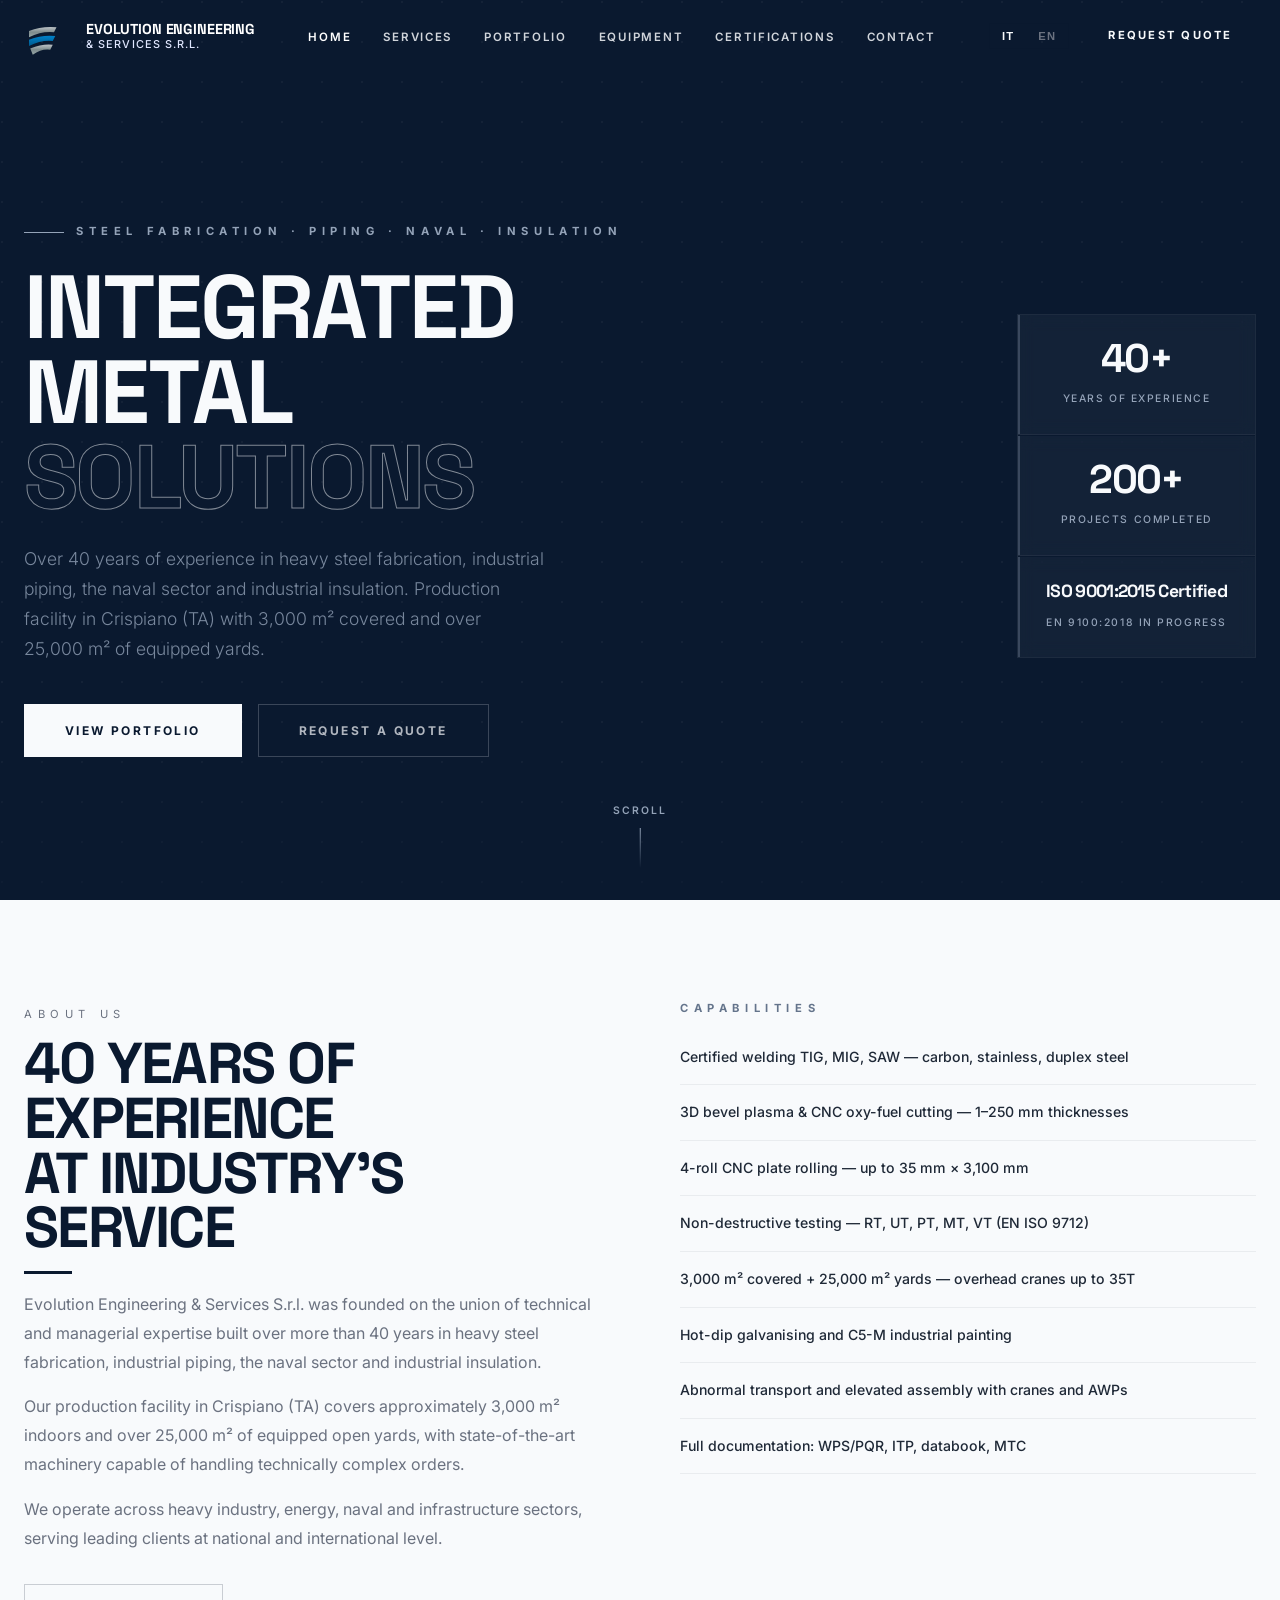
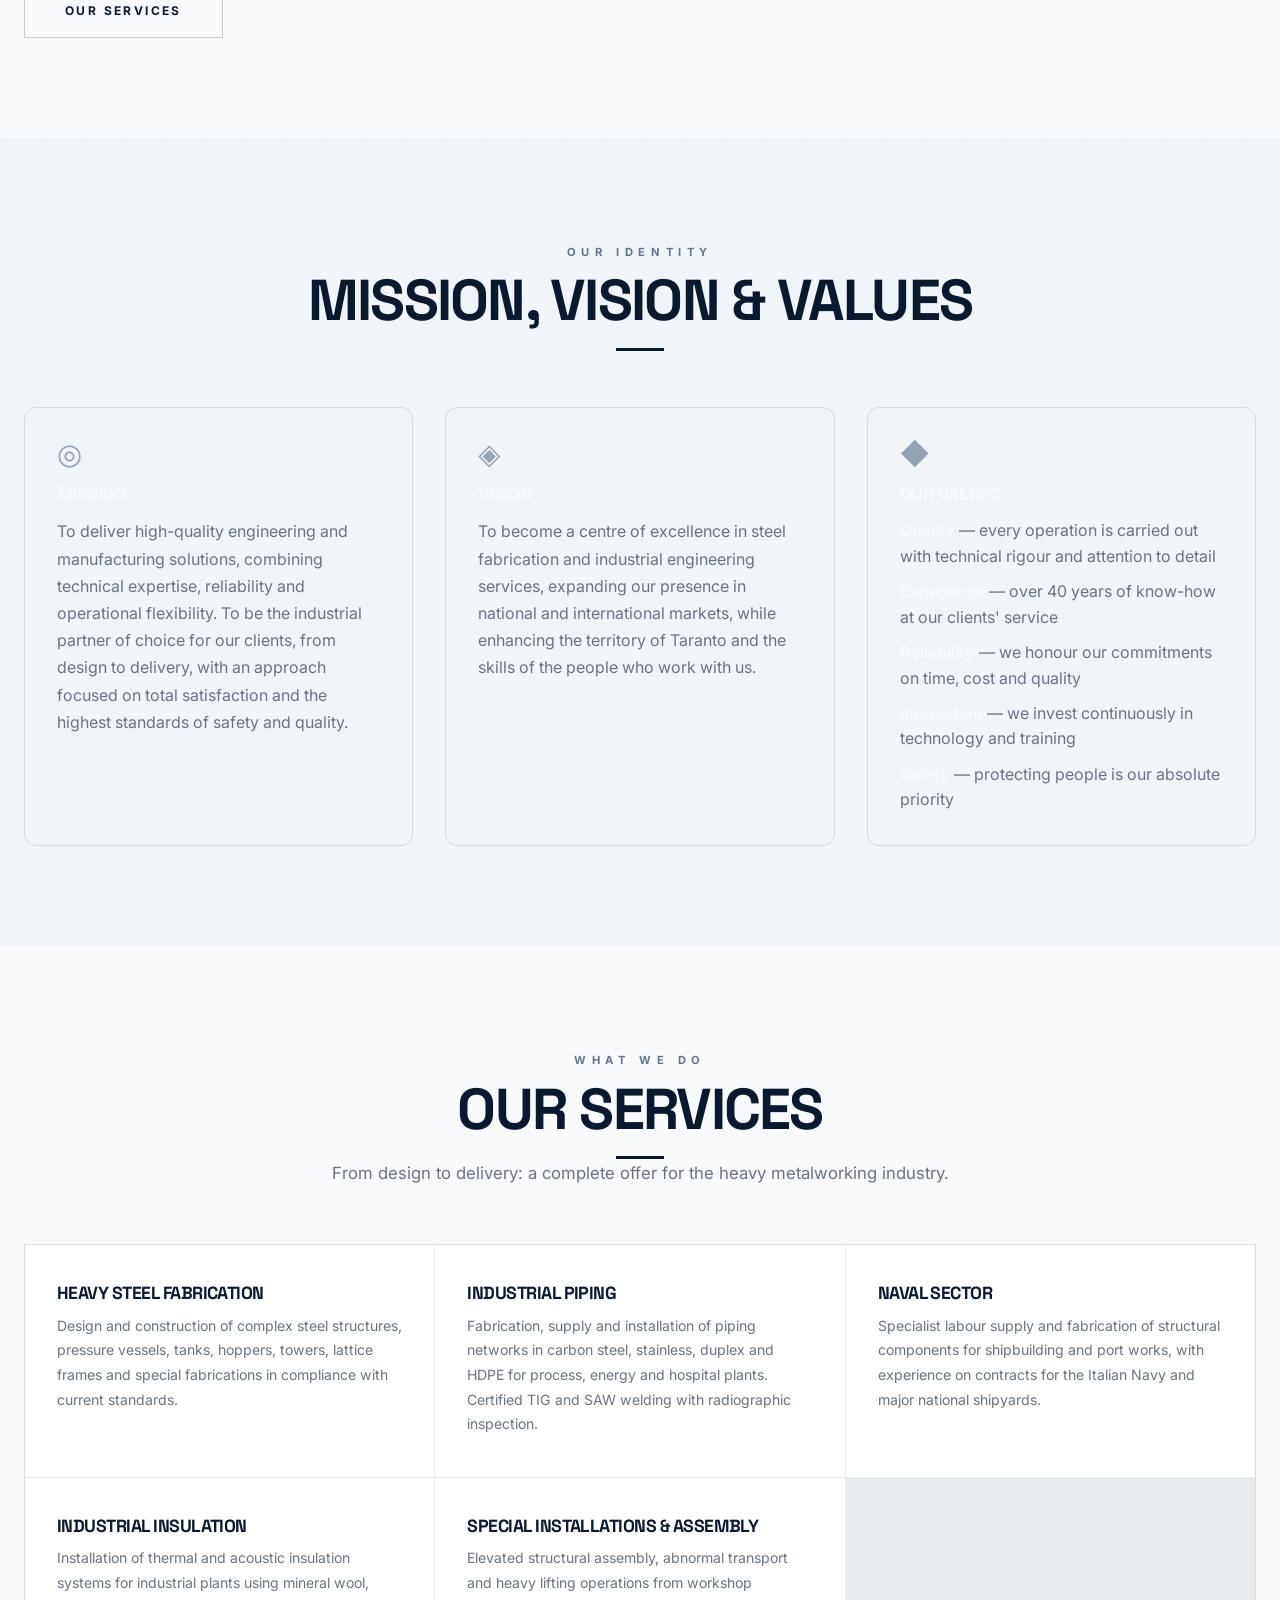
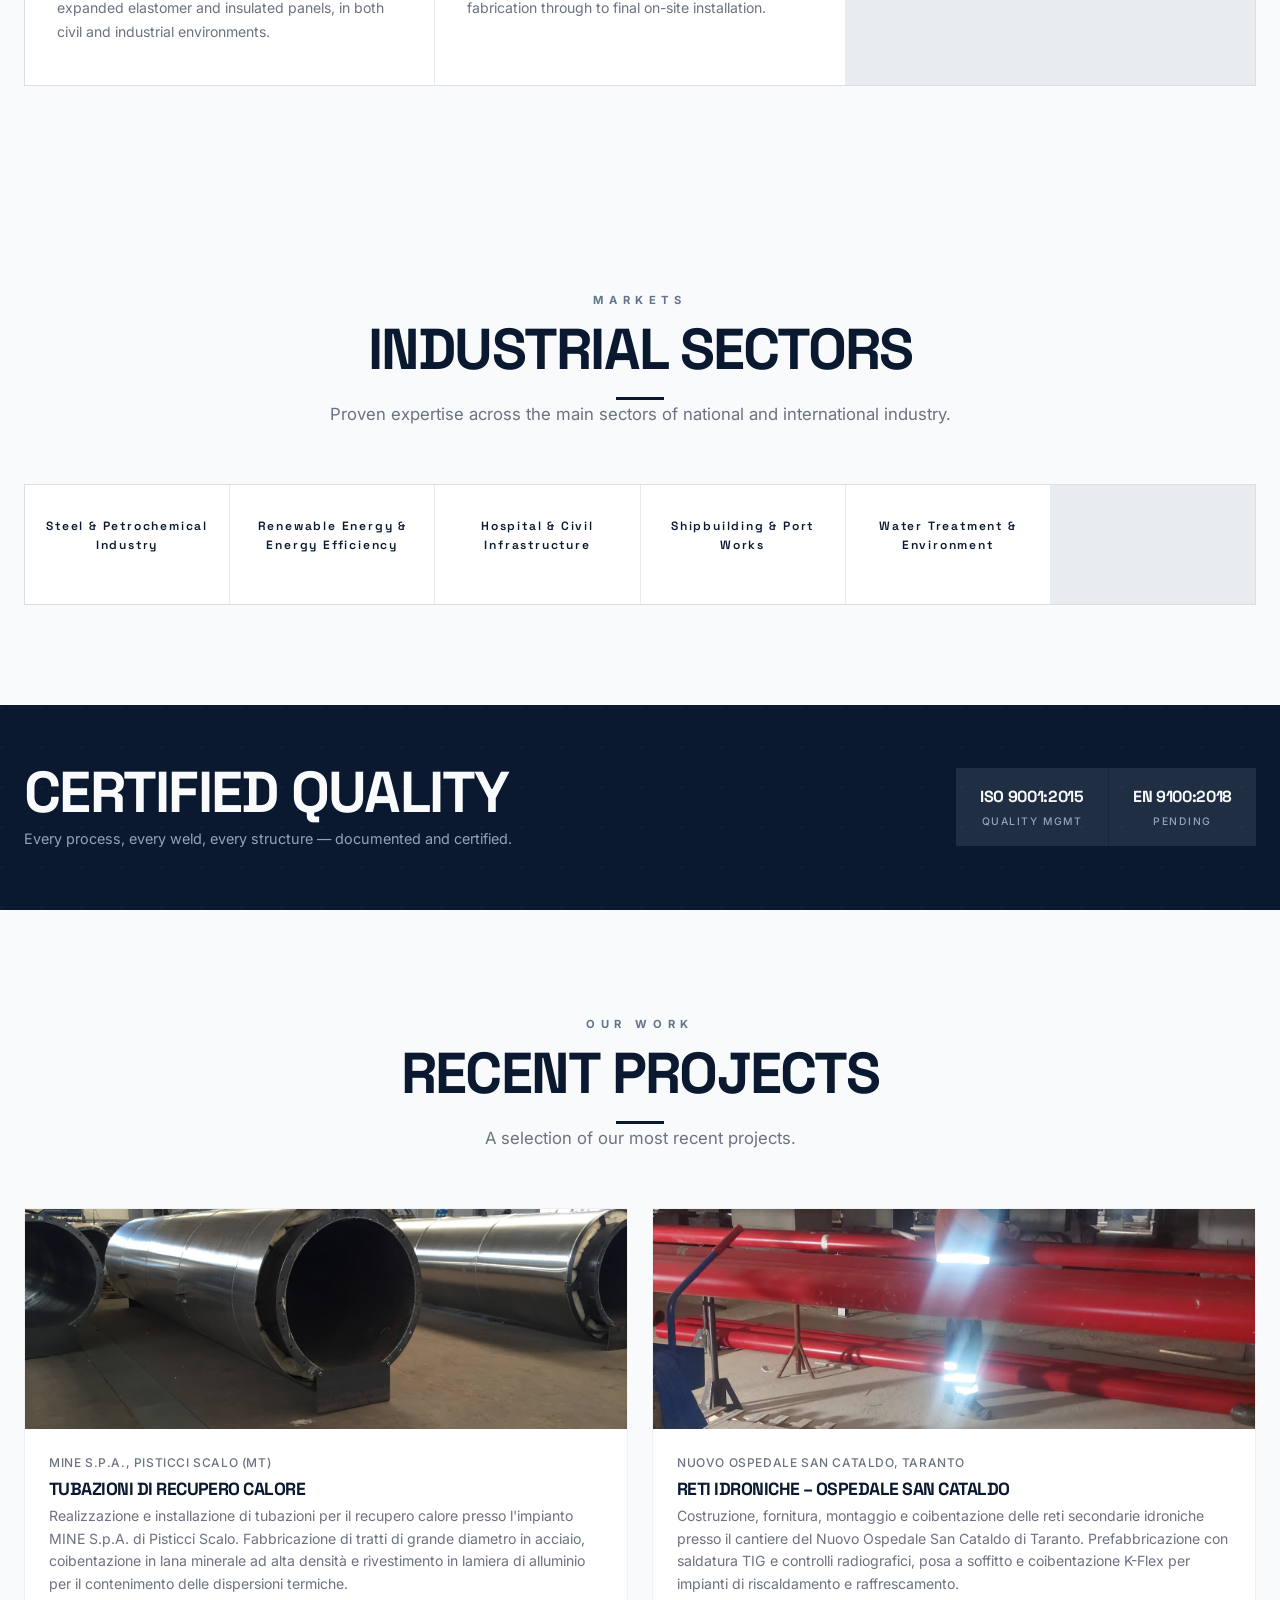
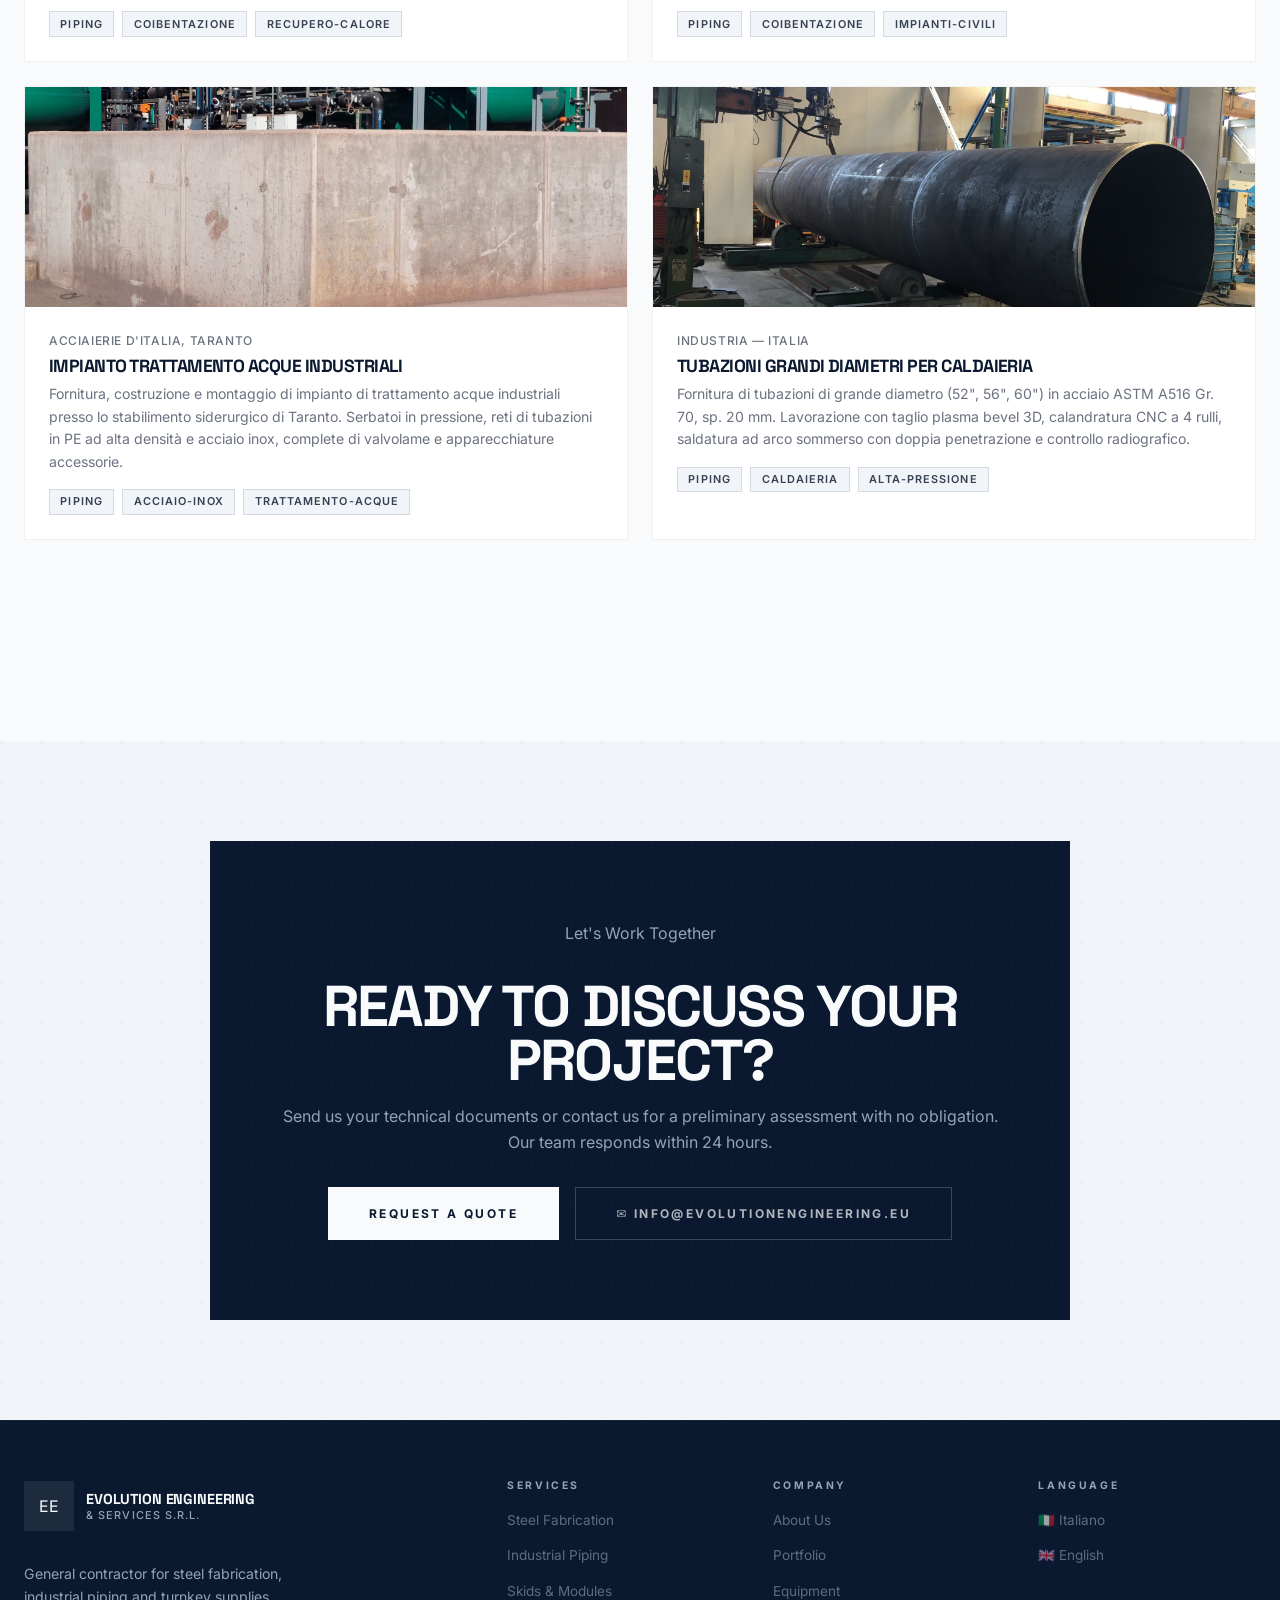
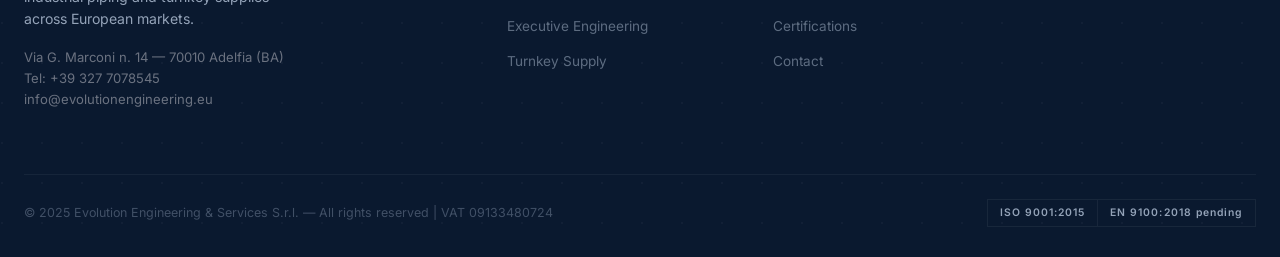
==== commit 79f31a8e: "Correggi nome società: Evolution Engineering & Services S.r.l. Co-Authored-By: Claude Sonnet 4.6 <no" ====
--- a/en/index.html
+++ b/en/index.html
@@ -138,7 +138,7 @@
         <h2 id="about-title">40 Years of Experience <br>at Industry's Service</h2>
         <span class="gold-line" style="margin:1rem 0"></span>
         <p>
-          Evolution Engineering &amp; Service was founded on the union of technical and managerial expertise built over more than 40 years in heavy steel fabrication, industrial piping, the naval sector and industrial insulation.
+          Evolution Engineering &amp; Services S.r.l. was founded on the union of technical and managerial expertise built over more than 40 years in heavy steel fabrication, industrial piping, the naval sector and industrial insulation.
         </p>
         <p>
           Our production facility in Crispiano (TA) covers approximately 3,000 m² indoors and over 25,000 m² of equipped open yards, with state-of-the-art machinery capable of handling technically complex orders.
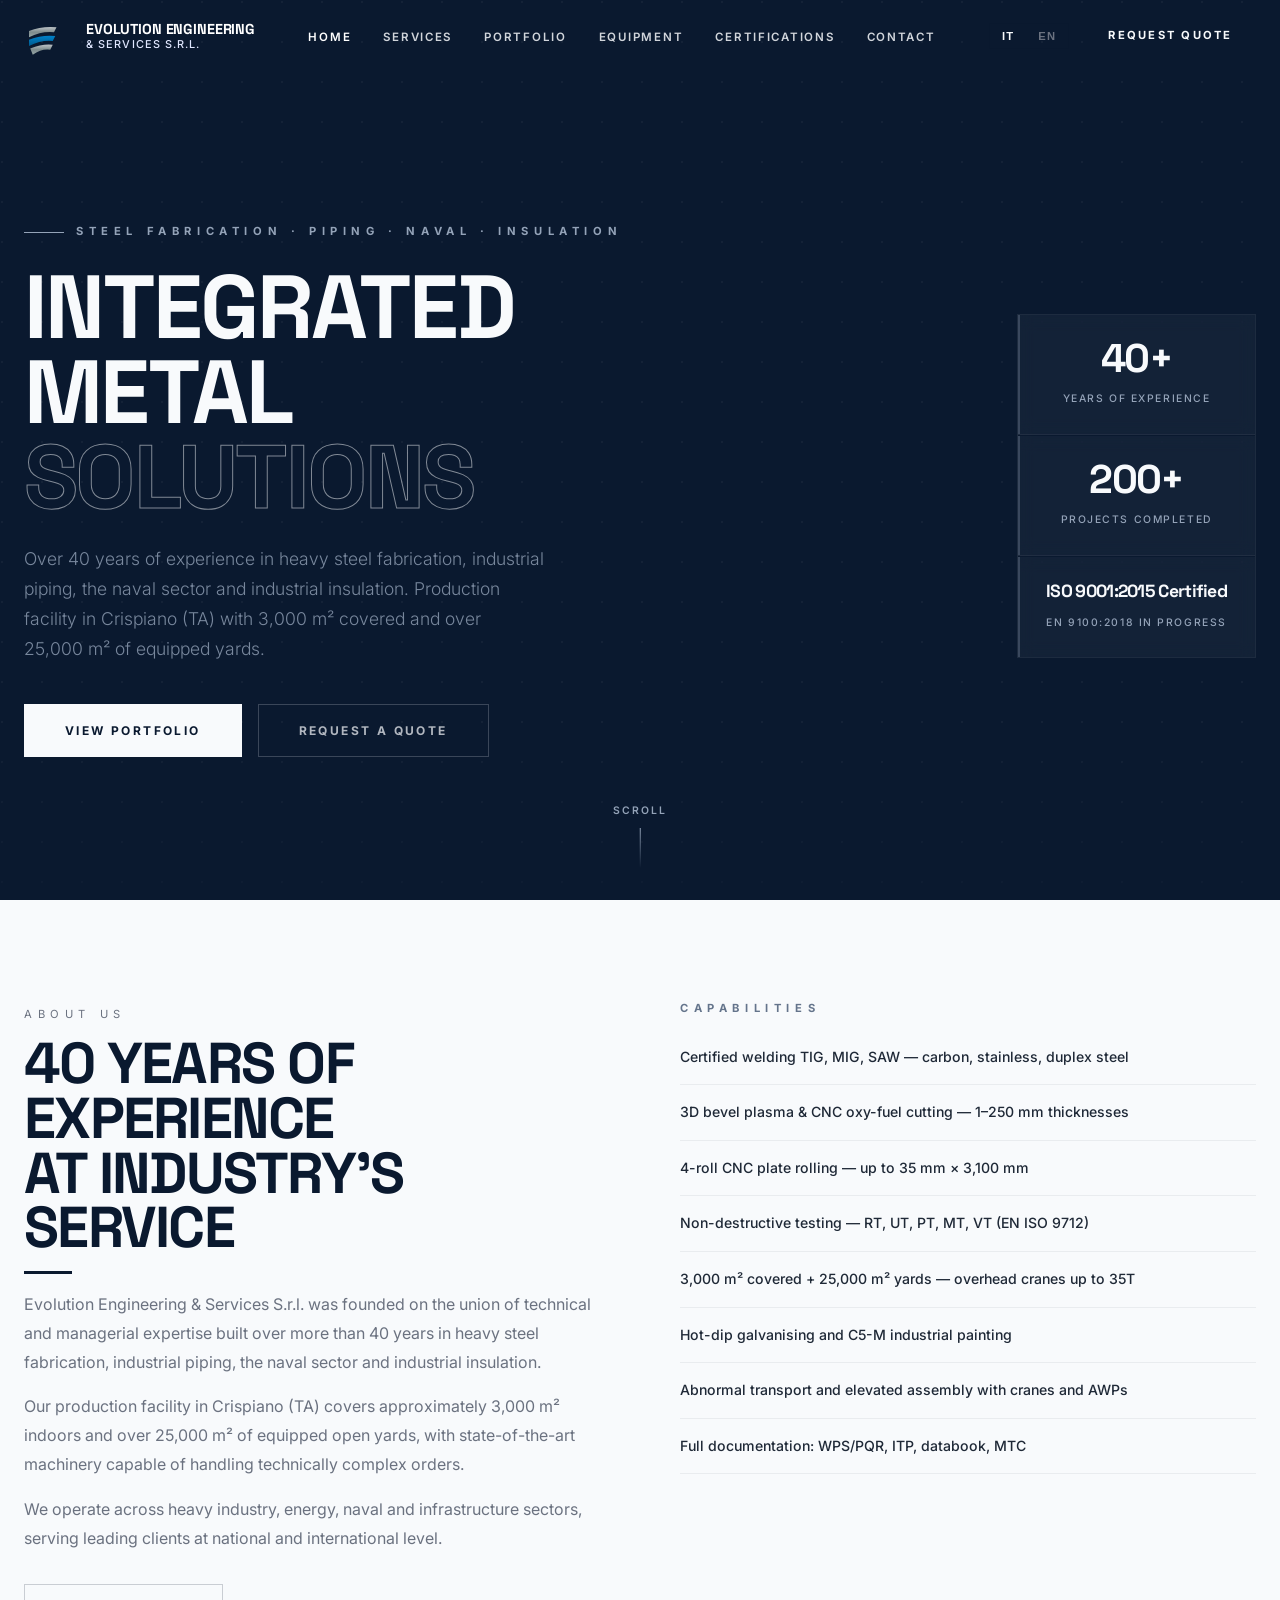
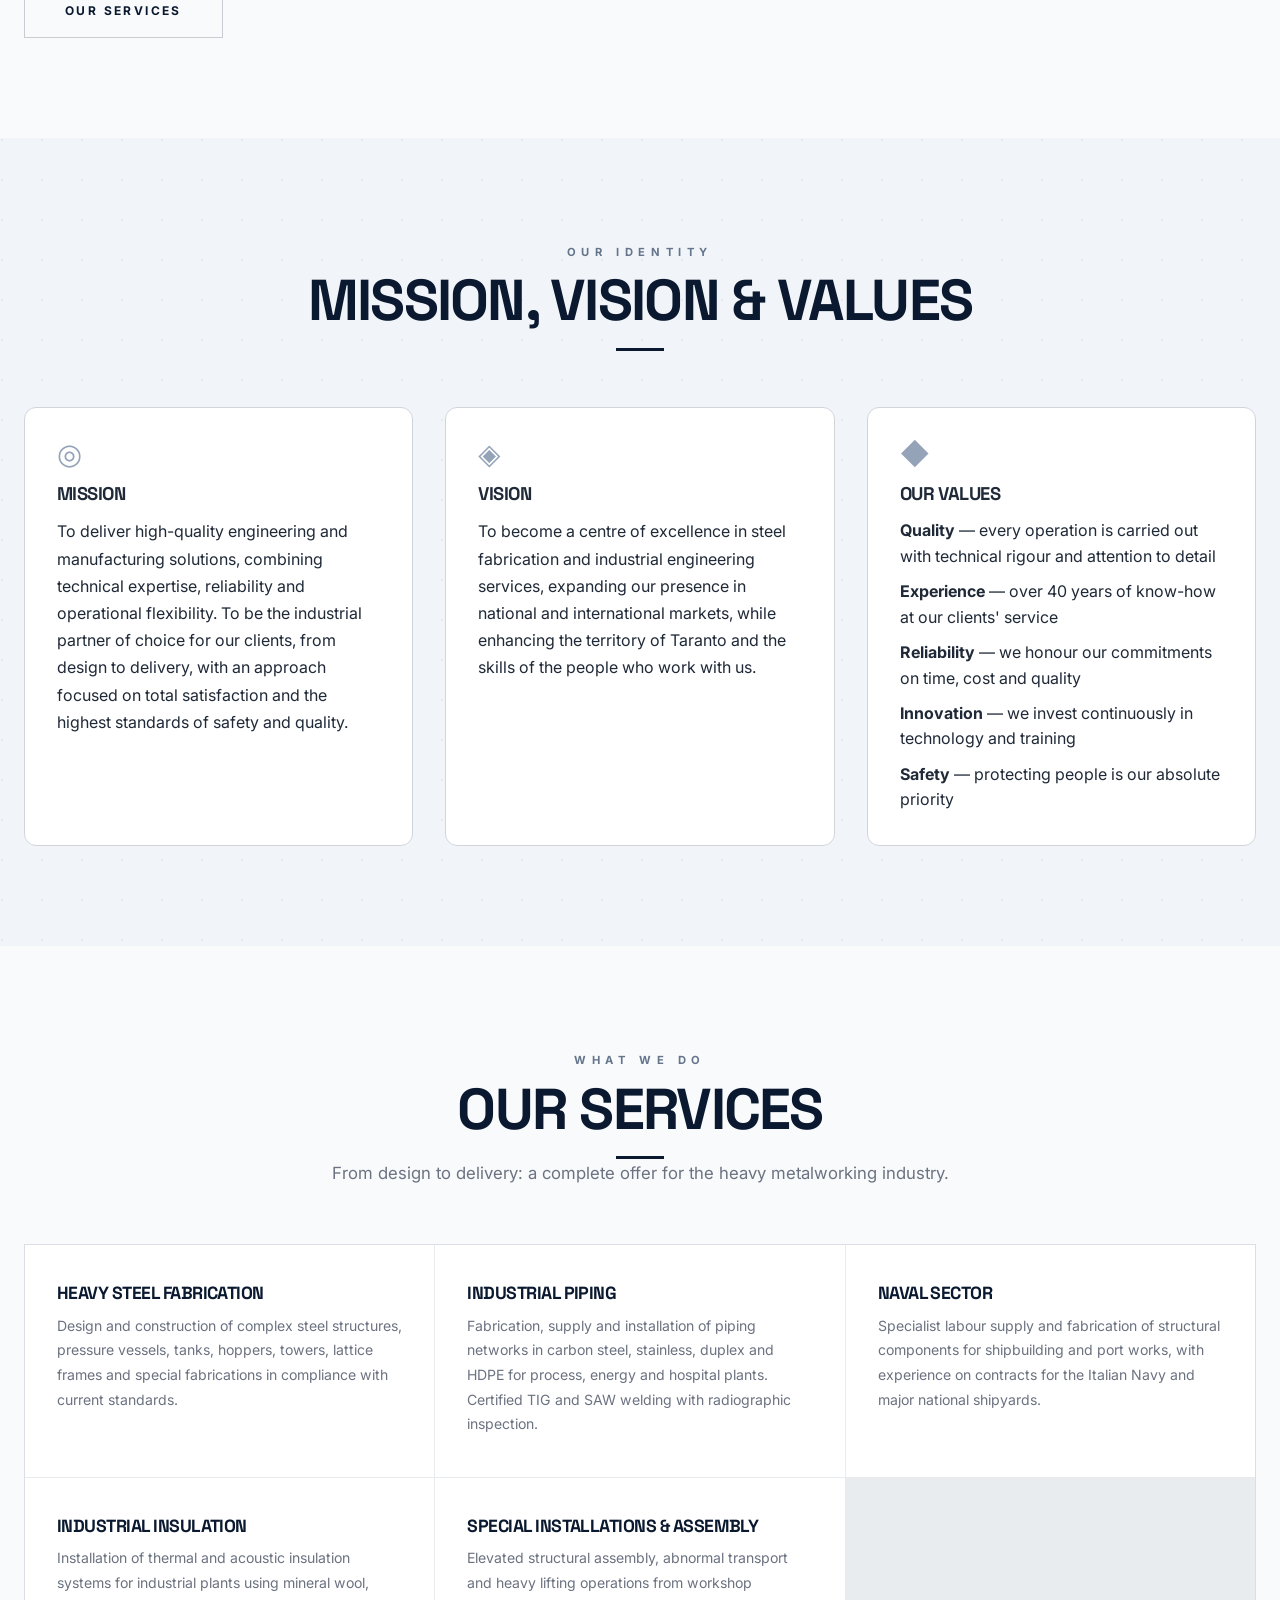
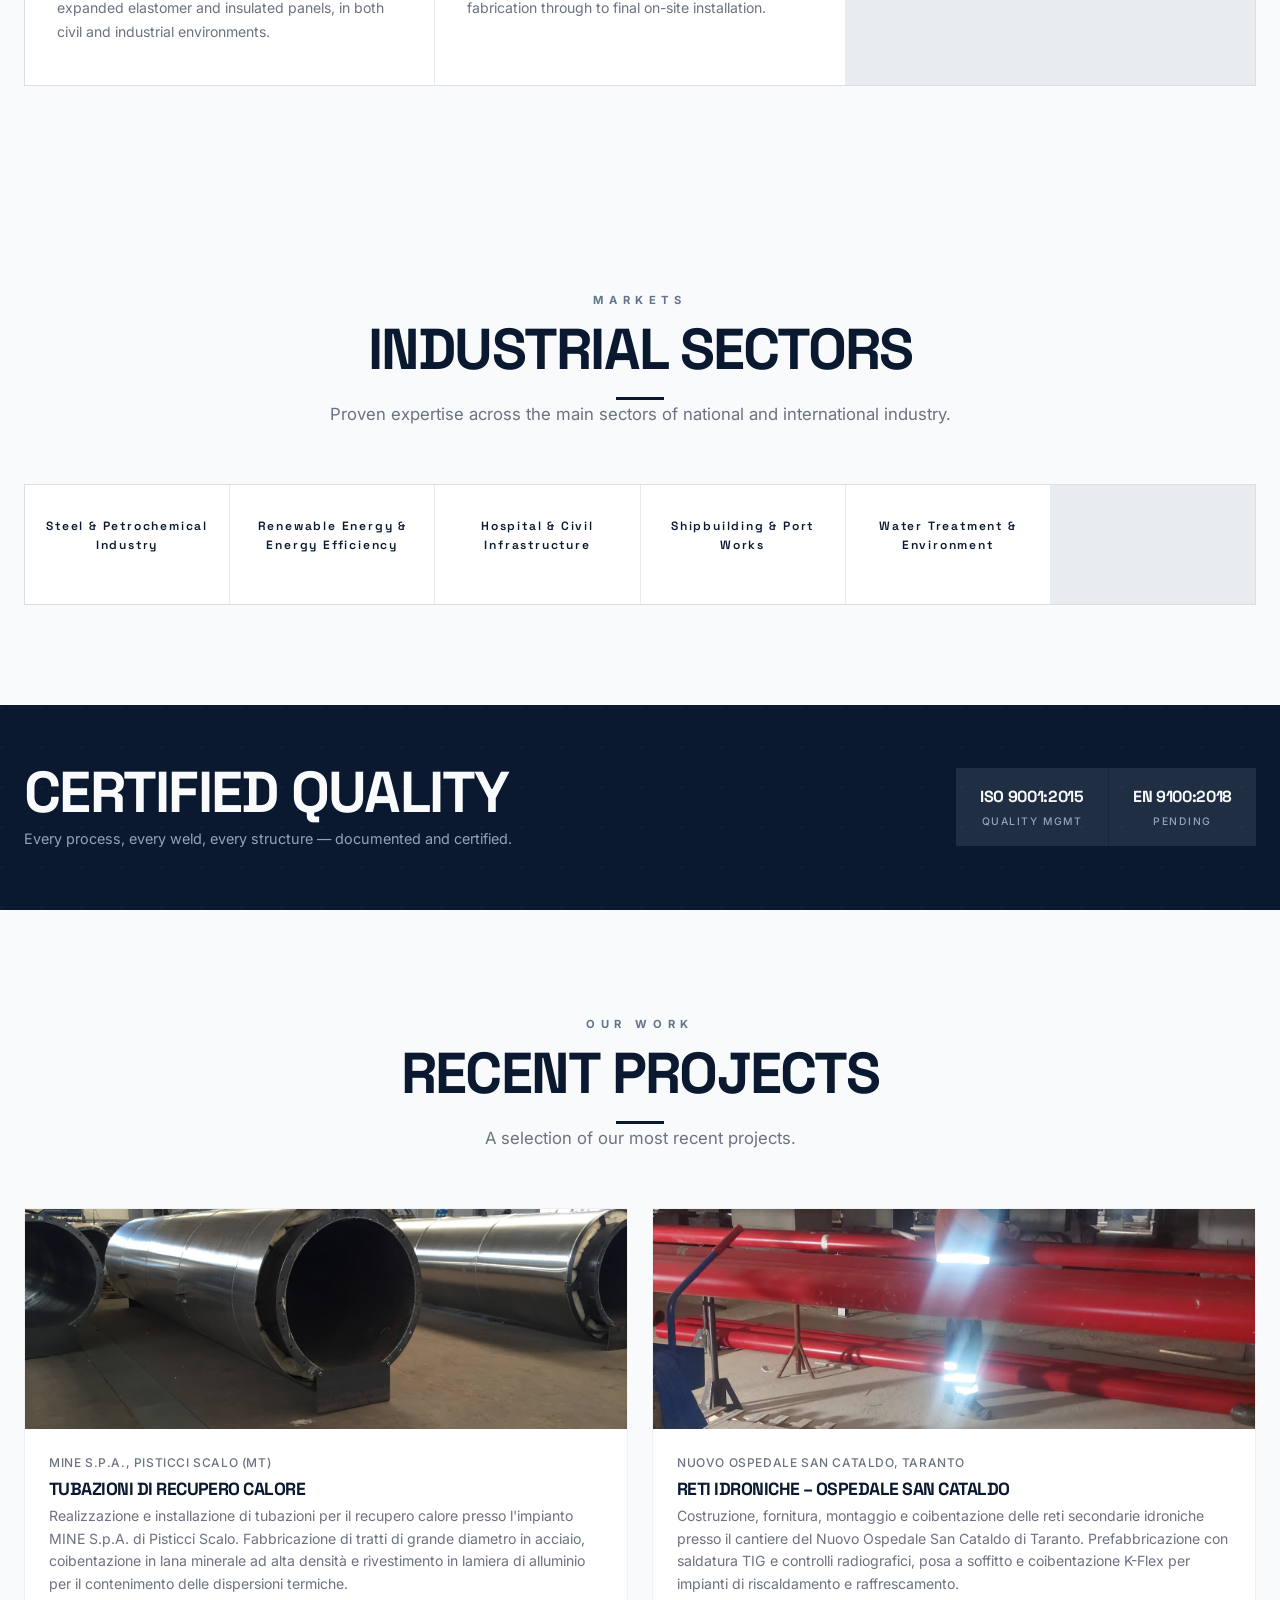
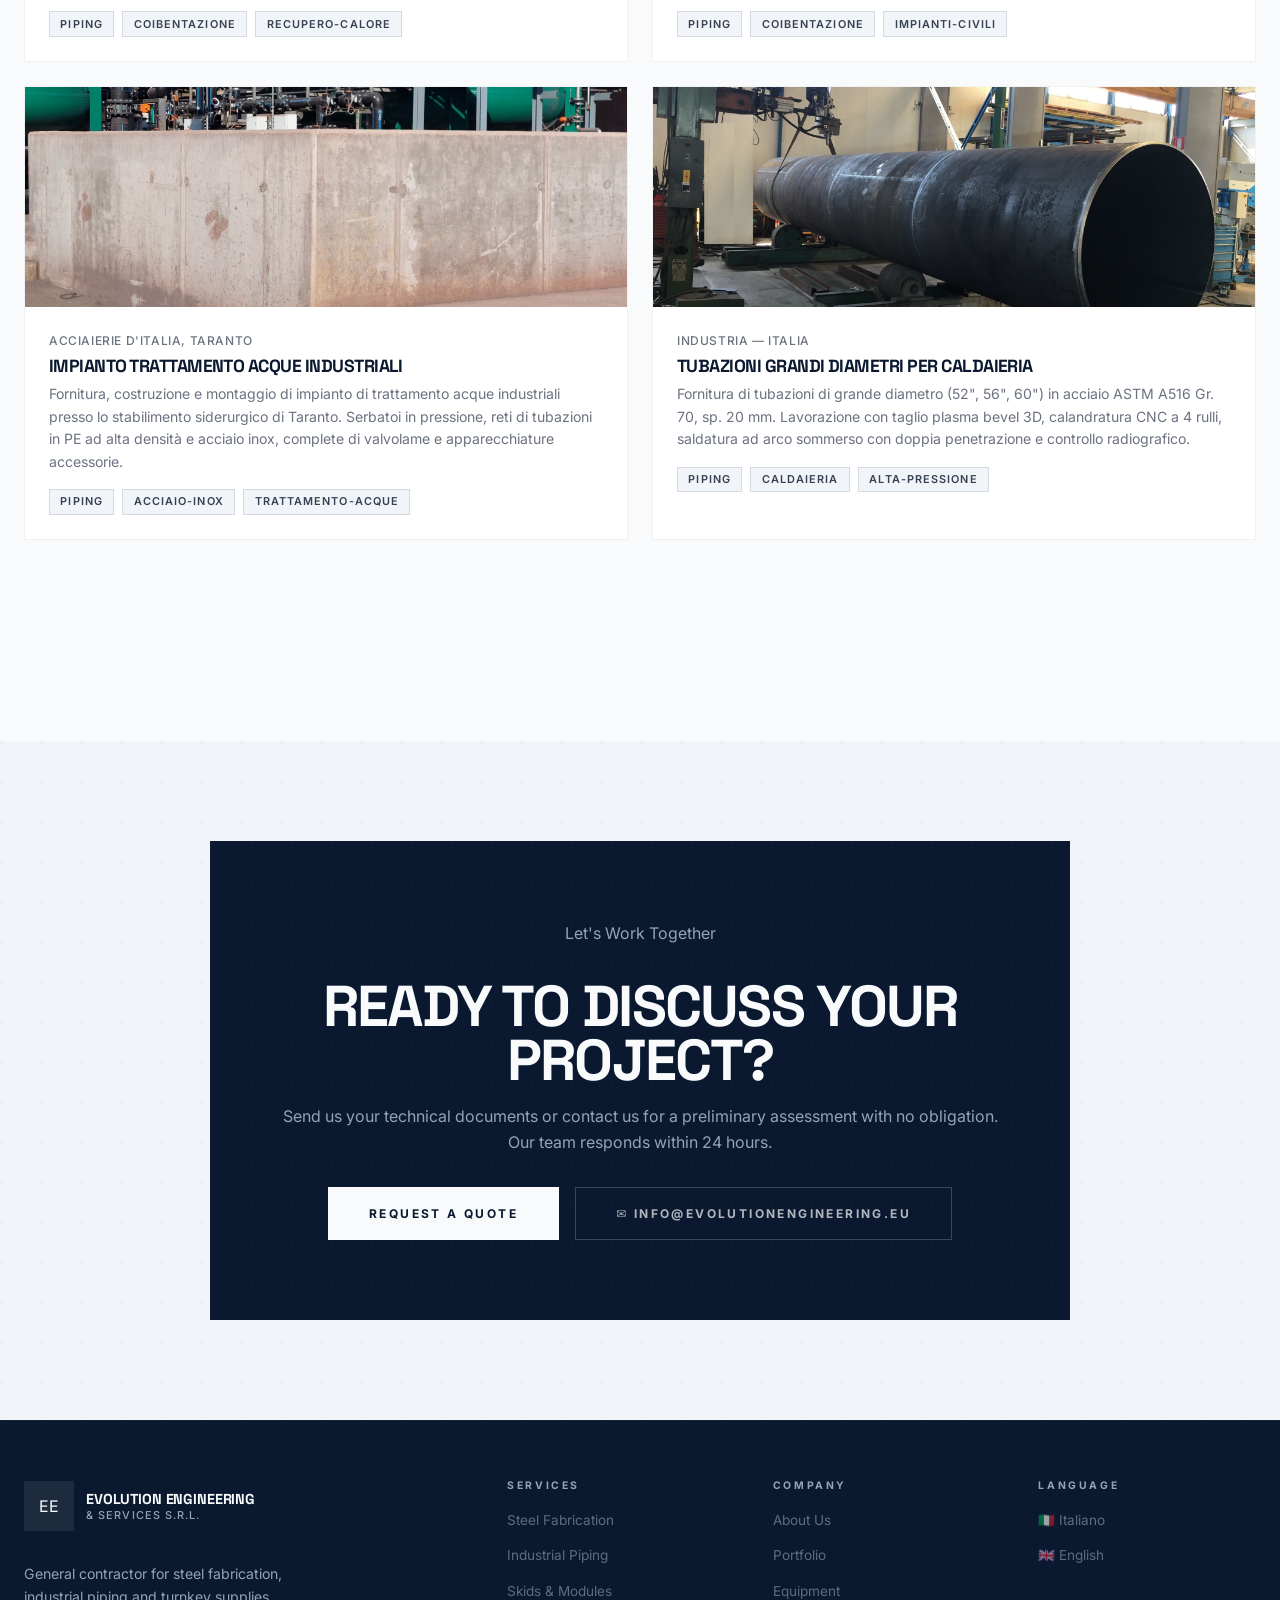
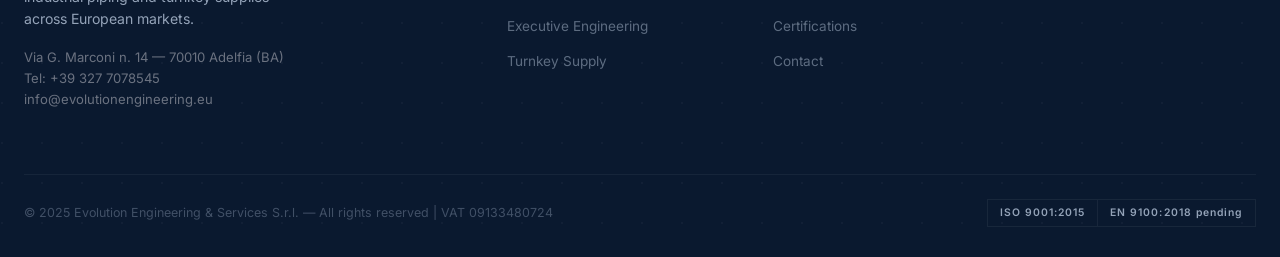
==== commit fdd6496e: "Add Level 1 SEO improvements across all 12 pages - robots.txt: nuovo file con regole crawler e sitem" ====
--- a/en/index.html
+++ b/en/index.html
@@ -6,27 +6,69 @@
 
   <!-- SEO -->
   <title>Evolution Engineering & Services S.r.l. | Steel Fabrication & Industrial Piping</title>
-  <meta name="description" content="Evolution Engineering & Services S.r.l. — Integrated metal solutions: structural steel fabrication, industrial piping, skids and prefabricated modules. EN 1090 EXC3, EN ISO 3834, PED certified. European markets.">
-  <meta name="keywords" content="steel fabrication, industrial piping, prefabricated skids, EN 1090, structural steel, process modules, certified welding, EPC contractor">
-  <meta name="author" content="Evolution Engineering & Services S.r.l.">
-  <link rel="canonical" href="https://www.evolutionengineering.eu/en/">
+  <meta name="description" content="Evolution Engineering & Services S.r.l. — Integrated metal solutions: structural steel fabrication, industrial piping, skids and prefabricated modules. EN 1090 EXC3, EN ISO 3834, PED certified. European markets.">  <link rel="canonical" href="https://www.evolutionengineering.eu/en/">
+  <!-- Favicon -->
+  <link rel="icon" type="image/svg+xml" href="../favicon.svg">
+
+  <!-- Stylesheet -->
+  <link rel="stylesheet" href="../css/style.css">
+
+  <meta name="author" content="Evolution Engineering &amp; Services S.r.l.">
+  <meta name="keywords" content="steel fabrication, industrial piping, naval sector, industrial insulation, certified welding, EN 1090, ISO 9001, metalworking contractor Italy, EPC contractor, shipbuilding subcontractor">
 
   <!-- Open Graph -->
   <meta property="og:type"        content="website">
   <meta property="og:url"         content="https://www.evolutionengineering.eu/en/">
   <meta property="og:title"       content="Evolution Engineering & Services | Integrated Metal Solutions">
-  <meta property="og:description" content="Steel fabrication, industrial piping and prefabricated skids for European EPC contractors and system integrators.">
-  <meta property="og:image"       content="https://www.evolutionengineering.eu/images/og-image.jpg">
-
-  <!-- Alternate language -->
+  <meta property="og:description" content="Italian metalworking contractor: heavy steel fabrication, industrial piping and naval sector. 40+ years experience.">
+  <meta property="og:image"       content="https://www.evolutionengineering.eu/images/hero-bg.png">
+  <meta property="og:locale"      content="en_GB">
+
+  <!-- Twitter Card -->
+  <meta name="twitter:card"        content="summary_large_image">
+  <meta name="twitter:title"       content="Evolution Engineering & Services | Integrated Metal Solutions">
+  <meta name="twitter:description" content="Heavy steel fabrication, industrial piping and naval sector. Italian contractor, 40+ years experience.">
+  <meta name="twitter:image"       content="https://www.evolutionengineering.eu/images/hero-bg.png">
+
+  <!-- Hreflang -->
   <link rel="alternate" hreflang="it" href="https://www.evolutionengineering.eu/">
   <link rel="alternate" hreflang="en" href="https://www.evolutionengineering.eu/en/">
 
-  <!-- Favicon -->
-  <link rel="icon" type="image/svg+xml" href="../favicon.svg">
-
-  <!-- Stylesheet -->
-  <link rel="stylesheet" href="../css/style.css">
+  <!-- JSON-LD Structured Data -->
+  <script type="application/ld+json">
+  {
+    "@context": "https://schema.org",
+    "@type": "Organization",
+    "name": "Evolution Engineering & Services S.r.l.",
+    "url": "https://www.evolutionengineering.eu/en/",
+    "logo": "https://www.evolutionengineering.eu/images/logo/logo.svg",
+    "image": "https://www.evolutionengineering.eu/images/hero-bg.png",
+    "description": "Italian metalworking contractor specialised in heavy steel fabrication, industrial piping, naval sector and industrial insulation. 40+ years of experience.",
+    "telephone": "+39-327-7078545",
+    "email": "info@evolutionengineering.eu",
+    "address": {
+      "@type": "PostalAddress",
+      "streetAddress": "Via G. Marconi n. 14",
+      "addressLocality": "Adelfia",
+      "postalCode": "70010",
+      "addressRegion": "Puglia",
+      "addressCountry": "IT"
+    },
+    "areaServed": ["IT", "DE", "CH", "FR", "BE", "NL", "NO"],
+    "knowsLanguage": ["it", "en"],
+    "hasOfferCatalog": {
+      "@type": "OfferCatalog",
+      "name": "Metalworking services",
+      "itemListElement": [
+        {"@type": "Offer", "itemOffered": {"@type": "Service", "name": "Heavy Steel Fabrication"}},
+        {"@type": "Offer", "itemOffered": {"@type": "Service", "name": "Industrial Piping"}},
+        {"@type": "Offer", "itemOffered": {"@type": "Service", "name": "Naval Sector"}},
+        {"@type": "Offer", "itemOffered": {"@type": "Service", "name": "Industrial Insulation"}},
+        {"@type": "Offer", "itemOffered": {"@type": "Service", "name": "Special Installations & Assembly"}}
+      ]
+    }
+  }
+  </script>
 </head>
 <body>
 
@@ -386,6 +428,6 @@
   <img class="lightbox__img" id="lightbox-img" src="" alt="Project image">
 </div>
 
-<script src="../js/main.js"></script>
+<script src="../js/main.js" defer></script>
 </body>
 </html>
--- a/css/style.css
+++ b/css/style.css
@@ -1069,8 +1069,8 @@
 }
 
 .mvv-card {
-  background: var(--surface);
-  border: 1px solid var(--border);
+  background: var(--bg-card);
+  border: 1px solid #d1d5db;
   border-radius: 12px;
   padding: 2rem;
   display: flex;
@@ -1087,12 +1087,12 @@
 .mvv-card__title {
   font-size: 1.15rem;
   font-weight: 700;
-  color: var(--text-light);
+  color: var(--text-primary);
   margin: 0;
 }
 
 .mvv-card__text {
-  color: var(--text-muted);
+  color: var(--text-primary);
   line-height: 1.7;
   margin: 0;
 }
@@ -1104,12 +1104,12 @@
   display: flex;
   flex-direction: column;
   gap: 0.6rem;
-  color: var(--text-muted);
+  color: var(--text-primary);
   line-height: 1.6;
 }
 
 .mvv-card__values li strong {
-  color: var(--text-light);
+  color: var(--text-primary);
 }
 
 @media (max-width: 900px) {
@@ -1197,7 +1197,18 @@
 }
 .equip-card__name { font-size: 1rem; margin-bottom: 0.4rem; color: var(--navy); }
 .equip-card__specs { font-size: 0.8rem; color: var(--accent-dark); margin-bottom: 0.5rem; font-weight: 500; text-transform: none; letter-spacing: normal; }
-.equip-card__desc { font-size: 0.85rem; color: var(--text-muted); margin: 0; text-transform: none; letter-spacing: normal; font-weight: 400; }
+.equip-card__desc { font-size: 0.85rem; color: var(--text-primary); margin: 0; text-transform: none; letter-spacing: normal; font-weight: 400; }
+
+/* Stat cards on light (section--alt) background */
+.section--alt .stat-card {
+  background: var(--bg-card);
+  border: 1px solid var(--border-subtle);
+  border-bottom: 1px solid var(--border-subtle);
+  border-radius: 10px;
+}
+.section--alt .stat-card:last-child { border-bottom: 1px solid var(--border-subtle); }
+.section--alt .stat-card__num { color: var(--navy); }
+.section--alt .stat-card__label { color: var(--text-muted); }
 
 /* ---------- Certificazioni ---------- */
 .cert-cards {
